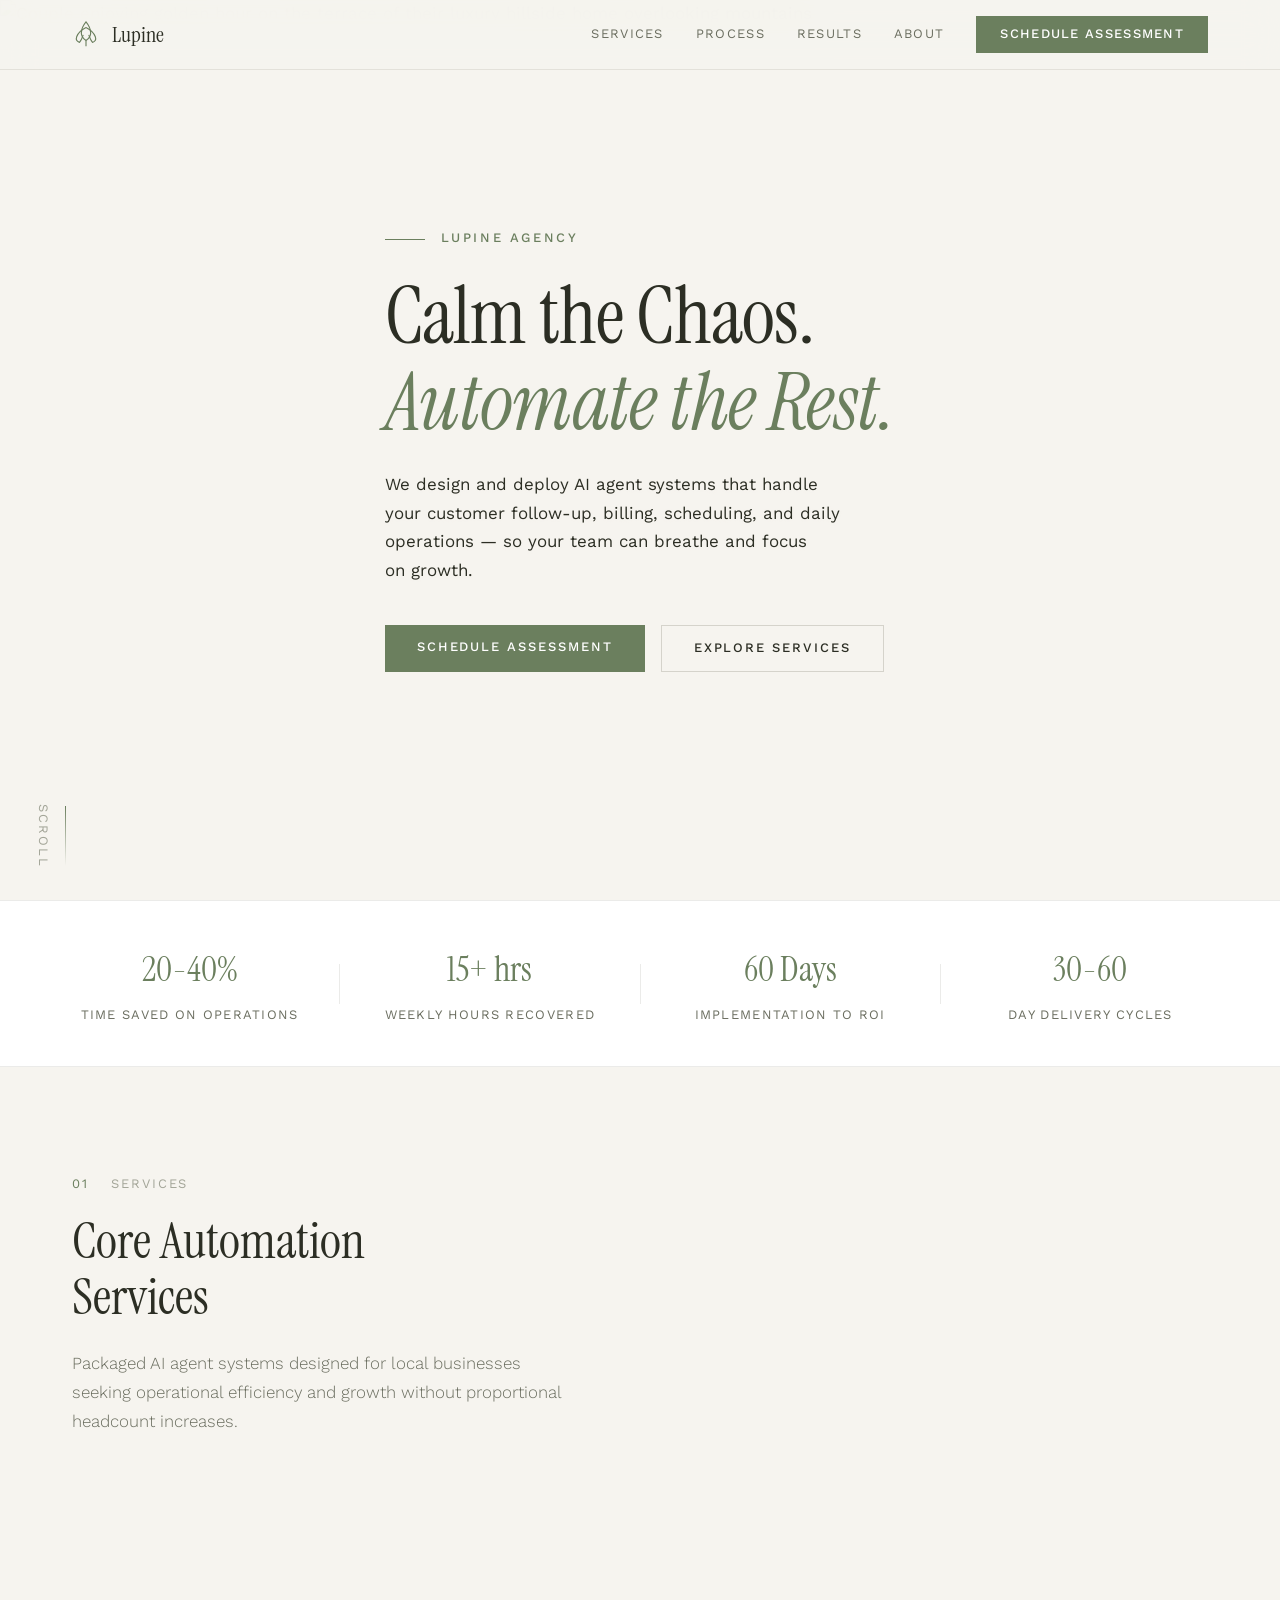
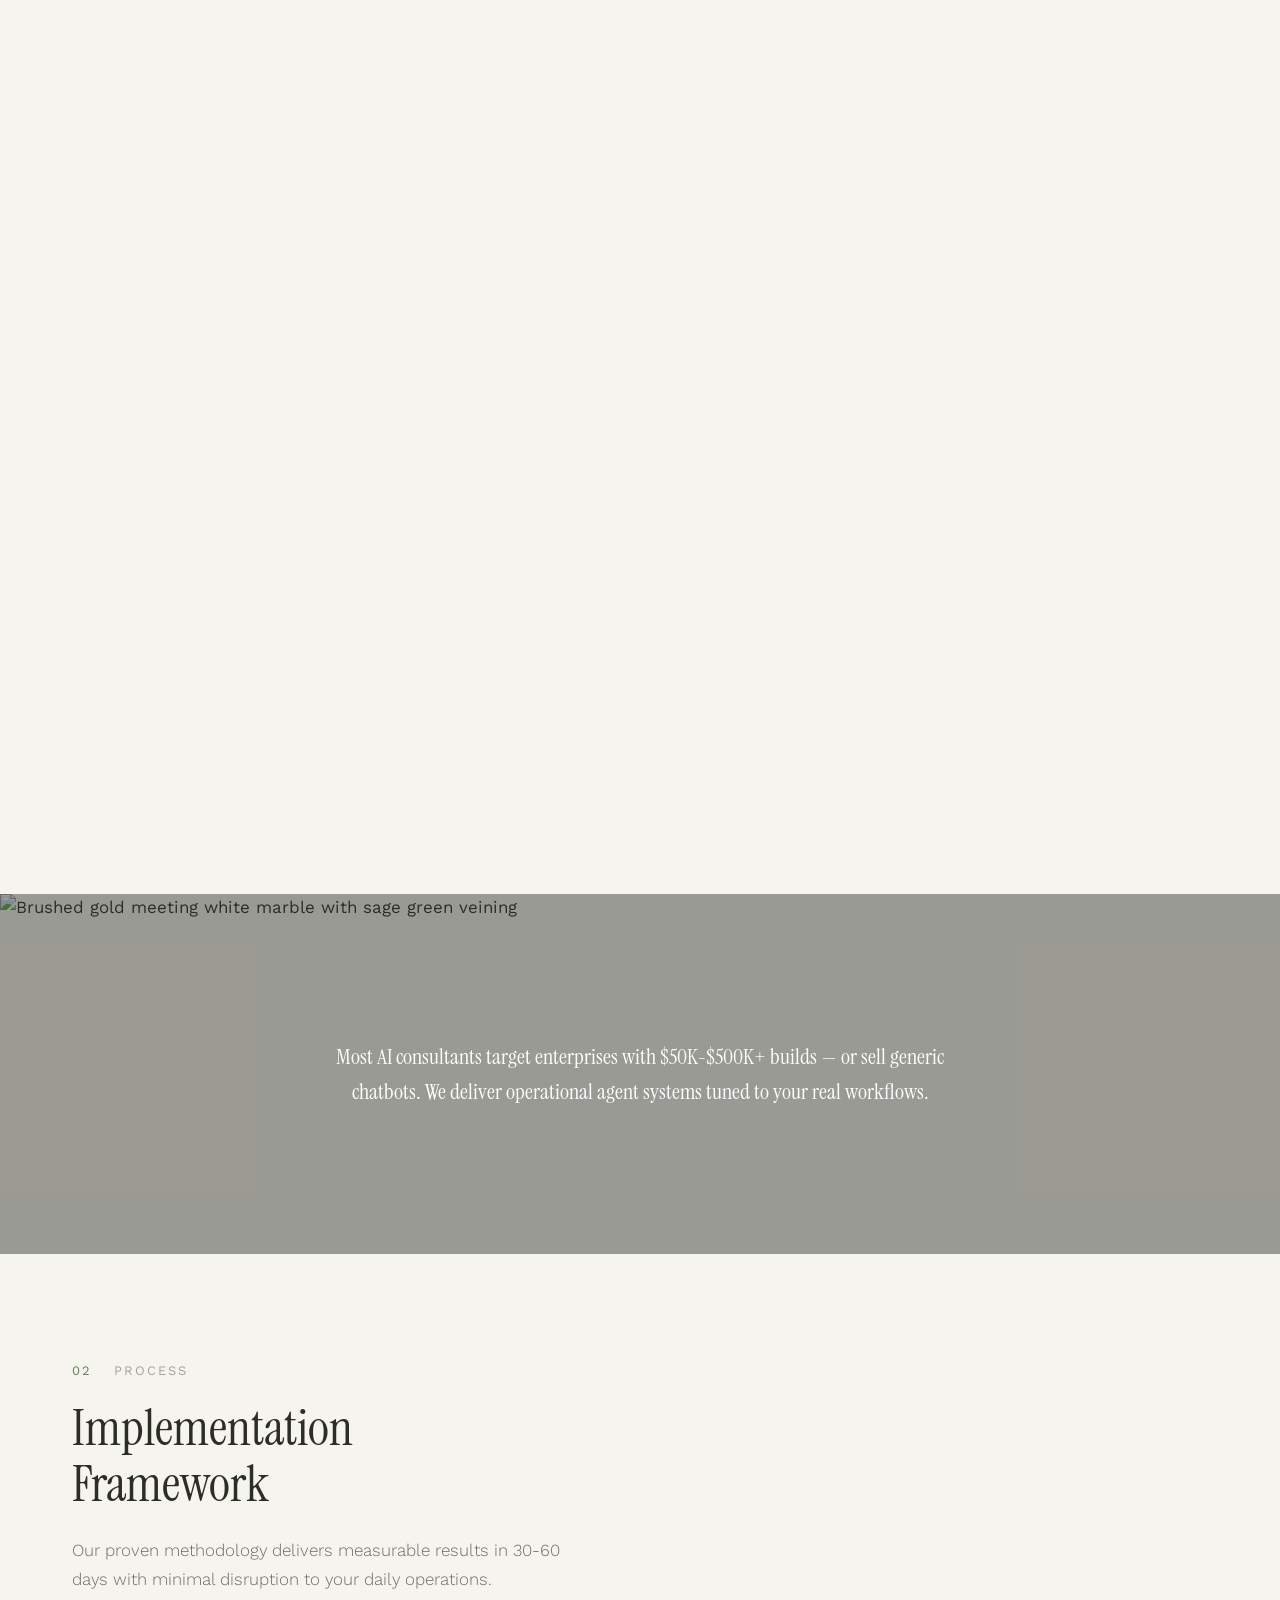
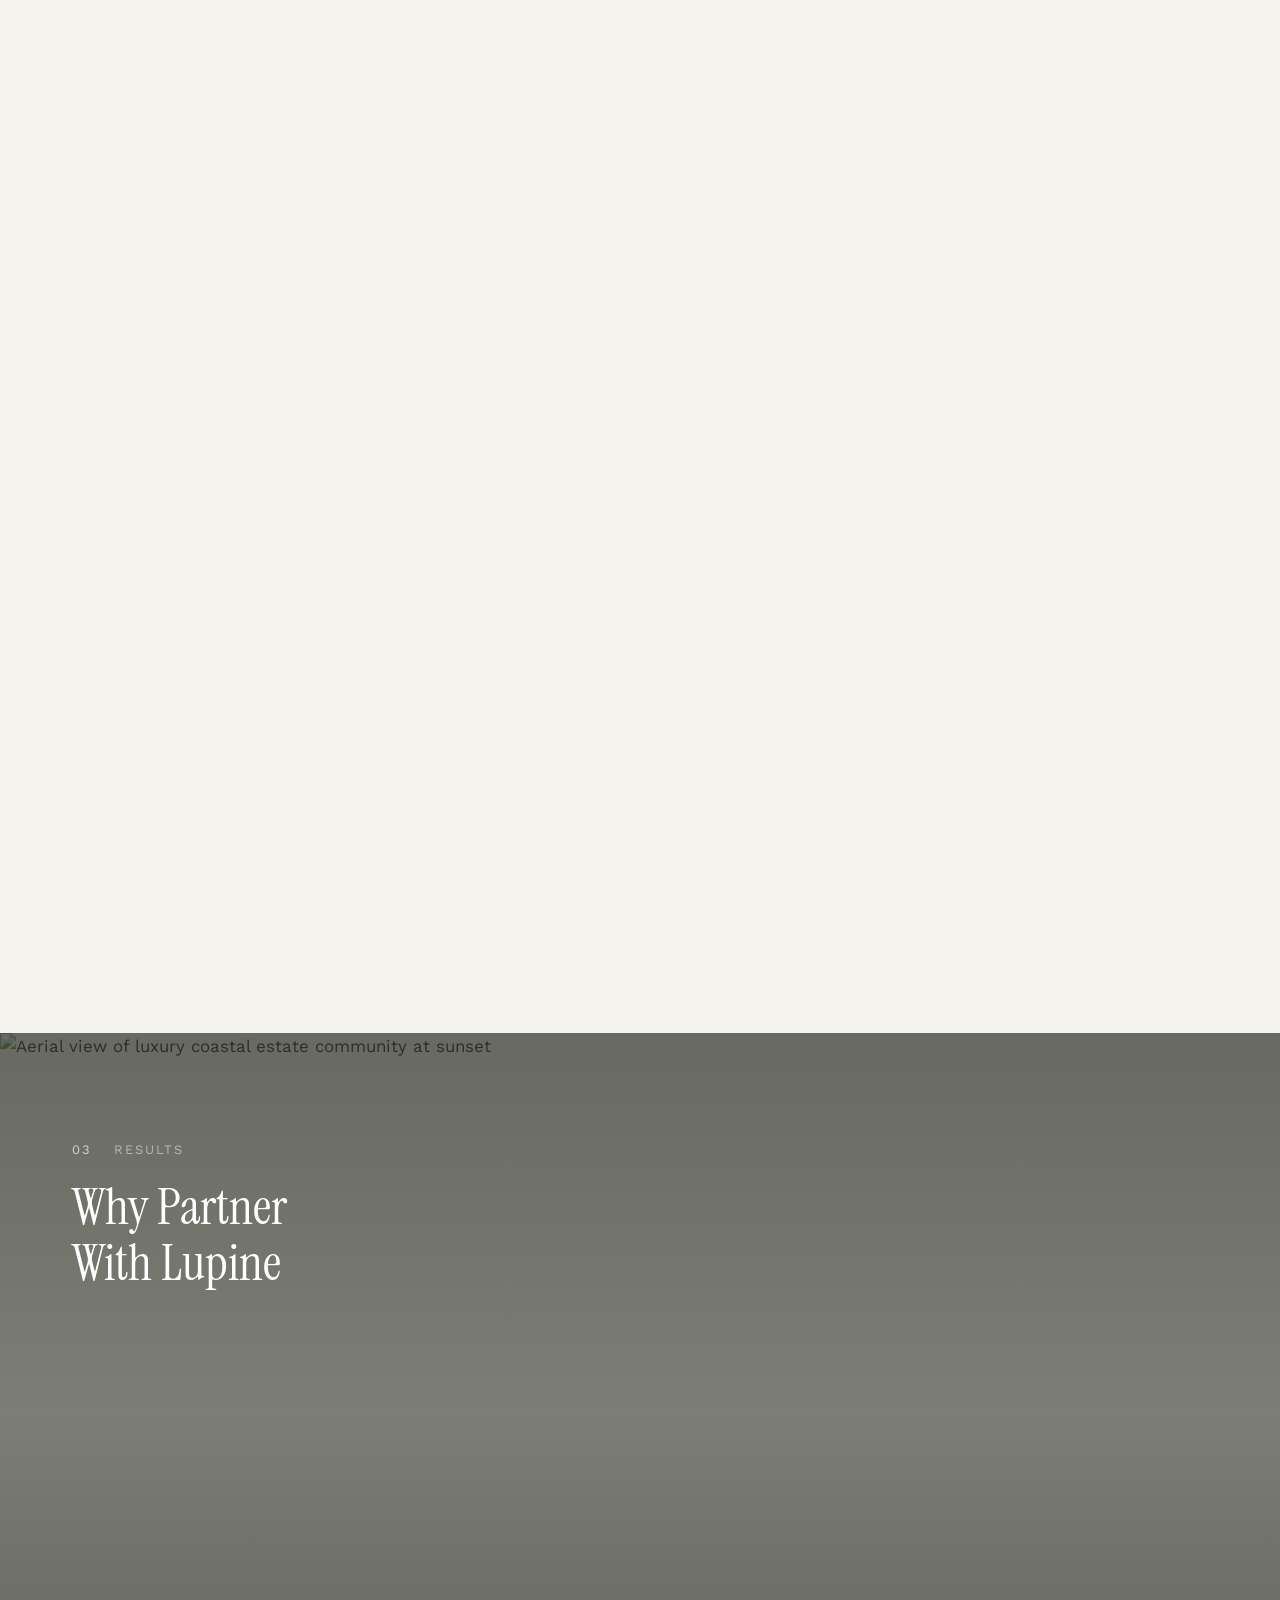
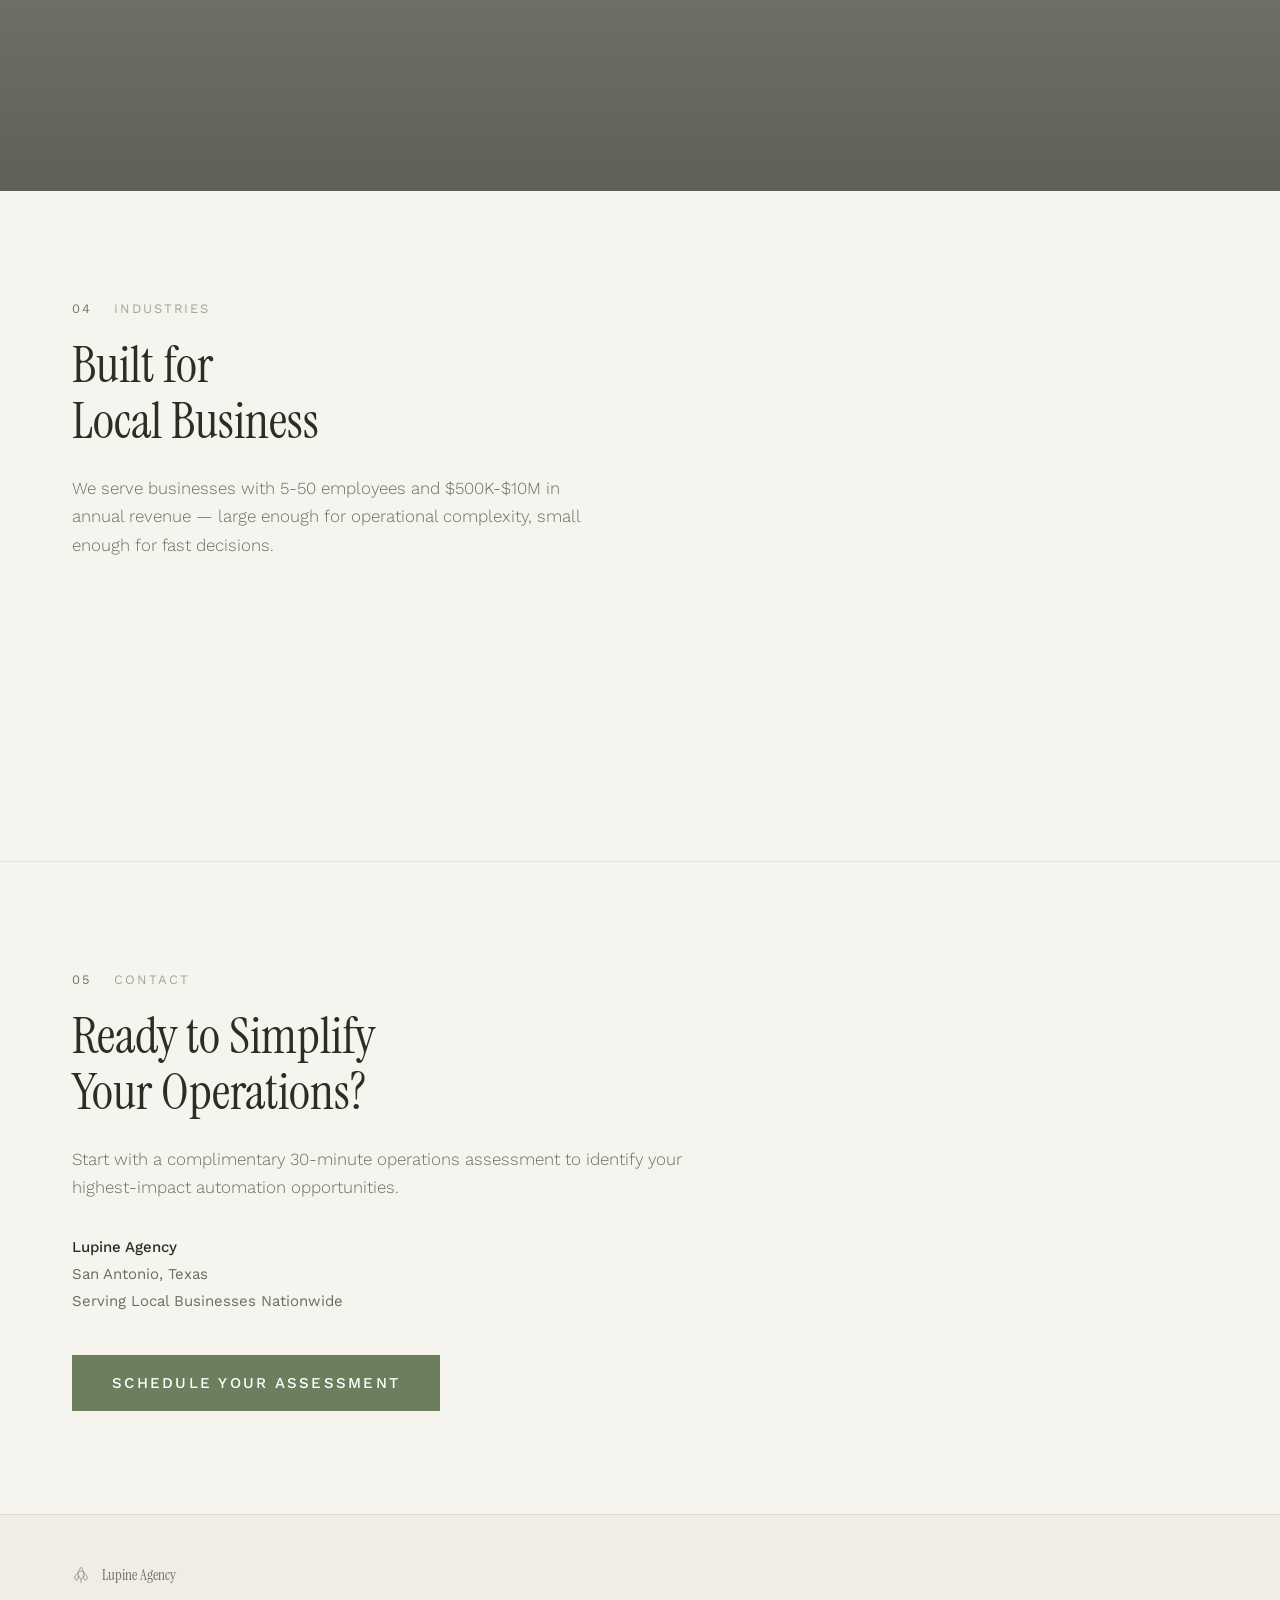
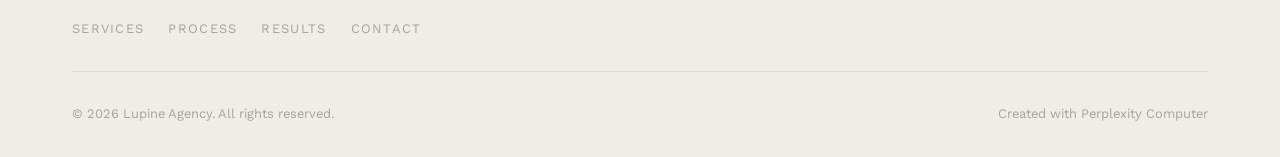
==== index.html @ 647d4509 "Add files via upload" ====
<!DOCTYPE html>
<html lang="en">
<head>
<!--
   ______                            __
  / ____/___  ____ ___  ____  __  __/ /____  _____
 / /   / __ \/ __ `__ \/ __ \/ / / / __/ _ \/ ___/
/ /___/ /_/ / / / / / / /_/ / /_/ / /_/  __/ /
\____/\____/_/ /_/ /_/ .___/\__,_/\__/\___/_/
                    /_/
        Created with Perplexity Computer
        https://www.perplexity.ai/computer
-->

<!-- Perplexity Computer Attribution — SEO Meta Tags -->
<meta name="generator" content="Perplexity Computer">
<meta name="author" content="Perplexity Computer">
<meta property="og:see_also" content="https://www.perplexity.ai/computer">
<link rel="author" href="https://www.perplexity.ai/computer">

<meta charset="UTF-8">
<meta name="viewport" content="width=device-width, initial-scale=1.0">
<title>Lupine Agency — AI-Powered Automation for Local Business</title>
<meta name="description" content="Lupine Agency designs and deploys AI agent systems that automate customer follow-up, billing, scheduling, and daily operations for local businesses. Fixed pricing. 30-60 day delivery.">
<meta property="og:title" content="Lupine Agency">
<meta property="og:description" content="AI-Powered Automation Consulting for Local Businesses">
<meta property="og:type" content="website">

<link rel="preconnect" href="https://fonts.googleapis.com">
<link rel="preconnect" href="https://fonts.gstatic.com" crossorigin>
<link href="https://fonts.googleapis.com/css2?family=Instrument+Serif:ital@0;1&family=Work+Sans:wght@300;400;500;600&display=swap" rel="stylesheet">

<link rel="stylesheet" href="./base.css">
<link rel="stylesheet" href="./style.css">
</head>
<body>

<!-- Navigation -->
<header class="nav" id="nav">
  <div class="nav__inner">
    <a href="#" class="nav__logo" aria-label="Lupine Agency home">
      <!-- Lupine flower mark -->
      <svg width="30" height="30" viewBox="0 0 30 30" fill="none" xmlns="http://www.w3.org/2000/svg" aria-hidden="true">
        <path d="M15 2 C15 2, 10 8, 10 14 C10 18, 12 20, 15 22 C18 20, 20 18, 20 14 C20 8, 15 2, 15 2Z" stroke="currentColor" stroke-width="1.2" fill="none"/>
        <path d="M15 8 C15 8, 7 12, 5 18 C4 21, 5 23, 8 24 C10 22, 11 19, 12 16" stroke="currentColor" stroke-width="1.2" fill="none"/>
        <path d="M15 8 C15 8, 23 12, 25 18 C26 21, 25 23, 22 24 C20 22, 19 19, 18 16" stroke="currentColor" stroke-width="1.2" fill="none"/>
        <line x1="15" y1="22" x2="15" y2="28" stroke="currentColor" stroke-width="1.2"/>
      </svg>
      <span>Lupine</span>
    </a>
    <nav class="nav__links" aria-label="Primary navigation">
      <a href="#services" class="nav__link">Services</a>
      <a href="#process" class="nav__link">Process</a>
      <a href="#results" class="nav__link">Results</a>
      <a href="#about" class="nav__link">About</a>
      <a href="./book.html" class="nav__cta">Schedule Assessment</a>
    </nav>
    <button class="nav__toggle" aria-label="Toggle menu" aria-expanded="false">
      <span></span><span></span>
    </button>
  </div>
</header>

<!-- Mobile Menu -->
<div class="mobile-menu" id="mobileMenu">
  <nav class="mobile-menu__nav">
    <a href="#services" class="mobile-menu__link">Services</a>
    <a href="#process" class="mobile-menu__link">Process</a>
    <a href="#results" class="mobile-menu__link">Results</a>
    <a href="#about" class="mobile-menu__link">About</a>
    <a href="./book.html" class="mobile-menu__cta">Schedule Assessment</a>
  </nav>
</div>

<!-- Hero -->
<section class="hero" id="hero">
  <div class="hero__bg">
    <img src="./assets/hero-wealth.png" alt="Couple enjoying golden hour on the terrace of their luxury hillside home overlooking mountains" loading="eager">
    <div class="hero__overlay"></div>
  </div>
  <div class="hero__content">
    <p class="hero__label">Lupine Agency</p>
    <h1 class="hero__title">Calm the Chaos.<br><em>Automate the Rest.</em></h1>
    <p class="hero__subtitle">We design and deploy AI agent systems that handle your customer follow-up, billing, scheduling, and daily operations — so your team can breathe and focus on growth.</p>
    <div class="hero__actions">
      <a href="./book.html" class="btn btn--primary">Schedule Assessment</a>
      <a href="#services" class="btn btn--ghost">Explore Services</a>
    </div>
  </div>
  <div class="hero__scroll">
    <span>Scroll</span>
    <div class="hero__scroll-line"></div>
  </div>
</section>

<!-- Stats Bar -->
<section class="stats-bar">
  <div class="container">
    <div class="stats-bar__grid">
      <div class="stats-bar__item">
        <span class="stats-bar__number">20-40%</span>
        <span class="stats-bar__label">Time Saved on Operations</span>
      </div>
      <div class="stats-bar__divider"></div>
      <div class="stats-bar__item">
        <span class="stats-bar__number">15+ hrs</span>
        <span class="stats-bar__label">Weekly Hours Recovered</span>
      </div>
      <div class="stats-bar__divider"></div>
      <div class="stats-bar__item">
        <span class="stats-bar__number">60 Days</span>
        <span class="stats-bar__label">Implementation to ROI</span>
      </div>
      <div class="stats-bar__divider"></div>
      <div class="stats-bar__item">
        <span class="stats-bar__number">30-60</span>
        <span class="stats-bar__label">Day Delivery Cycles</span>
      </div>
    </div>
  </div>
</section>

<!-- Services -->
<section class="services" id="services">
  <div class="container">
    <div class="section-header">
      <span class="section-header__number">01</span>
      <span class="section-header__label">Services</span>
      <h2 class="section-header__title">Core Automation<br>Services</h2>
      <p class="section-header__desc">Packaged AI agent systems designed for local businesses seeking operational efficiency and growth without proportional headcount increases.</p>
    </div>

    <div class="services__grid">
      <div class="service-card" data-reveal>
        <div class="service-card__number">01</div>
        <h3 class="service-card__title">Operations Discovery Audit</h3>
        <p class="service-card__desc">A comprehensive 90-minute assessment that maps your workflows, surfaces automation opportunities, and builds a phased implementation roadmap.</p>
        <ul class="service-card__list">
          <li>End-to-end process mapping</li>
          <li>3-5 high-impact automation opportunities</li>
          <li>ROI projection for each opportunity</li>
          <li>30/60/90 day implementation plan</li>
        </ul>
        <span class="service-card__timeline">1-2 Weeks</span>
      </div>

      <div class="service-card" data-reveal>
        <div class="service-card__number">02</div>
        <h3 class="service-card__title">Revenue &amp; Customer Follow-Up</h3>
        <p class="service-card__desc">A custom agent system that ensures no inquiry, quote, booking, or high-value customer falls through the cracks.</p>
        <ul class="service-card__list">
          <li>Multi-channel inquiry capture</li>
          <li>Quote and proposal tracking</li>
          <li>Booking and appointment monitoring</li>
          <li>Customer retention watch</li>
        </ul>
        <span class="service-card__timeline">4-6 Weeks</span>
      </div>

      <div class="service-card" data-reveal>
        <div class="service-card__number">03</div>
        <h3 class="service-card__title">Admin, Billing &amp; Back-Office</h3>
        <p class="service-card__desc">An agent that monitors completed work, outstanding invoices, and routine paperwork to ensure nothing falls behind.</p>
        <ul class="service-card__list">
          <li>Invoice generation triggers</li>
          <li>Payment follow-up sequences</li>
          <li>Document capture and routing</li>
          <li>Expense tracking and categorization</li>
        </ul>
        <span class="service-card__timeline">3-5 Weeks</span>
      </div>

      <div class="service-card" data-reveal>
        <div class="service-card__number">04</div>
        <h3 class="service-card__title">Day-to-Day Operations &amp; Scheduling</h3>
        <p class="service-card__desc">A virtual operations coordinator that tracks jobs, orders, appointments, and service commitments to catch issues early.</p>
        <ul class="service-card__list">
          <li>Job and order pipeline monitoring</li>
          <li>Scheduling and capacity watch</li>
          <li>SLA and commitment tracking</li>
          <li>Daily operations summary</li>
        </ul>
        <span class="service-card__timeline">4-6 Weeks</span>
      </div>
    </div>
  </div>
</section>

<!-- Full-Bleed Image Divider -->
<section class="divider-image">
  <img src="./assets/divider-wealth.png" alt="Brushed gold meeting white marble with sage green veining" loading="lazy">
  <div class="divider-image__overlay"></div>
  <div class="divider-image__content">
    <p class="divider-image__text">Most AI consultants target enterprises with $50K-$500K+ builds — or sell generic chatbots. We deliver operational agent systems tuned to your real workflows.</p>
  </div>
</section>

<!-- Process -->
<section class="process" id="process">
  <div class="container">
    <div class="section-header">
      <span class="section-header__number">02</span>
      <span class="section-header__label">Process</span>
      <h2 class="section-header__title">Implementation<br>Framework</h2>
      <p class="section-header__desc">Our proven methodology delivers measurable results in 30-60 days with minimal disruption to your daily operations.</p>
    </div>

    <div class="process__timeline">
      <div class="process__step" data-reveal>
        <div class="process__step-number">01</div>
        <div class="process__step-content">
          <span class="process__step-week">Week 1-2</span>
          <h3 class="process__step-title">Discovery &amp; Mapping</h3>
          <p class="process__step-desc">We analyze your current workflows across sales, operations, finance, and customer service. Deliverable: detailed process map with automation opportunities ranked by ROI.</p>
        </div>
      </div>

      <div class="process__step" data-reveal>
        <div class="process__step-number">02</div>
        <div class="process__step-content">
          <span class="process__step-week">Week 2-3</span>
          <h3 class="process__step-title">Architecture &amp; Design</h3>
          <p class="process__step-desc">Custom automation architecture designed for your CRM, communication channels, and workflows. We prioritize integrations with your existing tools to minimize change.</p>
        </div>
      </div>

      <div class="process__step" data-reveal>
        <div class="process__step-number">03</div>
        <div class="process__step-content">
          <span class="process__step-week">Week 3-6</span>
          <h3 class="process__step-title">Phased Implementation</h3>
          <p class="process__step-desc">Iterative deployment in 2-week sprints. Each phase delivers working automation with immediate value before proceeding to the next layer.</p>
        </div>
      </div>

      <div class="process__step" data-reveal>
        <div class="process__step-number">04</div>
        <div class="process__step-content">
          <span class="process__step-week">Week 6-7</span>
          <h3 class="process__step-title">Training &amp; Optimization</h3>
          <p class="process__step-desc">Comprehensive team training, documentation, video guides, and 30-day post-launch support to ensure adoption and measurable ROI.</p>
        </div>
      </div>
    </div>
  </div>
</section>

<!-- Results -->
<section class="results" id="results">
  <div class="results__bg">
    <img src="./assets/results-wealth.png" alt="Aerial view of luxury coastal estate community at sunset" loading="lazy">
    <div class="results__overlay"></div>
  </div>
  <div class="container">
    <div class="section-header section-header--light">
      <span class="section-header__number">03</span>
      <span class="section-header__label">Results</span>
      <h2 class="section-header__title">Why Partner<br>With Lupine</h2>
    </div>

    <div class="results__grid">
      <div class="results__card" data-reveal>
        <h3 class="results__card-title">Implementation-Focused</h3>
        <p class="results__card-desc">We work alongside your team, ensuring hands-on delivery and rapid response. Not remote consultants with hourly billing.</p>
      </div>
      <div class="results__card" data-reveal>
        <h3 class="results__card-title">No Learning Curve</h3>
        <p class="results__card-desc">We integrate with your existing CRM, email, and tools. Your team continues working the same way — the automation runs invisibly.</p>
      </div>
      <div class="results__card" data-reveal>
        <h3 class="results__card-title">Fixed Pricing</h3>
        <p class="results__card-desc">Project-based fees with clear deliverables and timelines. No surprise hourly overruns or scope creep.</p>
      </div>
      <div class="results__card" data-reveal>
        <h3 class="results__card-title">Measurable ROI</h3>
        <p class="results__card-desc">Every automation is tied to time savings, cost reduction, or error prevention. We track and report on actual results.</p>
      </div>
    </div>
  </div>
</section>

<!-- Industries -->
<section class="industries" id="about">
  <div class="container">
    <div class="section-header">
      <span class="section-header__number">04</span>
      <span class="section-header__label">Industries</span>
      <h2 class="section-header__title">Built for<br>Local Business</h2>
      <p class="section-header__desc">We serve businesses with 5-50 employees and $500K-$10M in annual revenue — large enough for operational complexity, small enough for fast decisions.</p>
    </div>

    <div class="industries__grid">
      <div class="industries__item" data-reveal>
        <span class="industries__icon">
          <svg width="24" height="24" viewBox="0 0 24 24" fill="none" stroke="currentColor" stroke-width="1.5"><path d="M3 21h18M3 7v14M21 7v14M6 11h4M6 15h4M14 11h4M14 15h4M9 21V17h6v4M12 3l9 4M12 3L3 7"/></svg>
        </span>
        <span class="industries__name">Restaurants</span>
      </div>
      <div class="industries__item" data-reveal>
        <span class="industries__icon">
          <svg width="24" height="24" viewBox="0 0 24 24" fill="none" stroke="currentColor" stroke-width="1.5"><path d="M14.7 6.3a1 1 0 000 1.4l1.6 1.6a1 1 0 001.4 0l3.77-3.77a6 6 0 01-7.94 7.94l-6.91 6.91a2.12 2.12 0 01-3-3l6.91-6.91a6 6 0 017.94-7.94l-3.76 3.76z"/></svg>
        </span>
        <span class="industries__name">Trades &amp; Contractors</span>
      </div>
      <div class="industries__item" data-reveal>
        <span class="industries__icon">
          <svg width="24" height="24" viewBox="0 0 24 24" fill="none" stroke="currentColor" stroke-width="1.5"><path d="M6 2L3 6v14a2 2 0 002 2h14a2 2 0 002-2V6l-3-4zM3 6h18M16 10a4 4 0 01-8 0"/></svg>
        </span>
        <span class="industries__name">Retail Shops</span>
      </div>
      <div class="industries__item" data-reveal>
        <span class="industries__icon">
          <svg width="24" height="24" viewBox="0 0 24 24" fill="none" stroke="currentColor" stroke-width="1.5"><path d="M22 12h-4l-3 9L9 3l-3 9H2"/></svg>
        </span>
        <span class="industries__name">Health &amp; Wellness</span>
      </div>
      <div class="industries__item" data-reveal>
        <span class="industries__icon">
          <svg width="24" height="24" viewBox="0 0 24 24" fill="none" stroke="currentColor" stroke-width="1.5"><path d="M3 9l9-7 9 7v11a2 2 0 01-2 2H5a2 2 0 01-2-2z"/><polyline points="9 22 9 12 15 12 15 22"/></svg>
        </span>
        <span class="industries__name">Home Services</span>
      </div>
      <div class="industries__item" data-reveal>
        <span class="industries__icon">
          <svg width="24" height="24" viewBox="0 0 24 24" fill="none" stroke="currentColor" stroke-width="1.5"><rect x="1" y="4" width="22" height="16" rx="2" ry="2"/><line x1="1" y1="10" x2="23" y2="10"/></svg>
        </span>
        <span class="industries__name">Property Management</span>
      </div>
    </div>
  </div>
</section>

<!-- Contact -->
<section class="contact" id="contact">
  <div class="container">
    <div class="contact__inner">
      <div class="contact__content">
        <span class="section-header__number">05</span>
        <span class="section-header__label">Contact</span>
        <h2 class="contact__title">Ready to Simplify<br>Your Operations?</h2>
        <p class="contact__desc">Start with a complimentary 30-minute operations assessment to identify your highest-impact automation opportunities.</p>
        <div class="contact__info">
          <p><strong>Lupine Agency</strong></p>
          <p>San Antonio, Texas</p>
          <p>Serving Local Businesses Nationwide</p>
        </div>
        <a href="./book.html" class="btn btn--primary btn--lg">Schedule Your Assessment</a>
      </div>
    </div>
  </div>
</section>

<!-- Footer -->
<footer class="footer">
  <div class="container">
    <div class="footer__inner">
      <div class="footer__brand">
        <svg width="20" height="20" viewBox="0 0 30 30" fill="none" xmlns="http://www.w3.org/2000/svg" aria-hidden="true">
          <path d="M15 2 C15 2, 10 8, 10 14 C10 18, 12 20, 15 22 C18 20, 20 18, 20 14 C20 8, 15 2, 15 2Z" stroke="currentColor" stroke-width="1.2" fill="none"/>
          <path d="M15 8 C15 8, 7 12, 5 18 C4 21, 5 23, 8 24 C10 22, 11 19, 12 16" stroke="currentColor" stroke-width="1.2" fill="none"/>
          <path d="M15 8 C15 8, 23 12, 25 18 C26 21, 25 23, 22 24 C20 22, 19 19, 18 16" stroke="currentColor" stroke-width="1.2" fill="none"/>
          <line x1="15" y1="22" x2="15" y2="28" stroke="currentColor" stroke-width="1.2"/>
        </svg>
        <span>Lupine Agency</span>
      </div>
      <div class="footer__links">
        <a href="#services">Services</a>
        <a href="#process">Process</a>
        <a href="#results">Results</a>
        <a href="#contact">Contact</a>
      </div>
      <div class="footer__bottom">
        <p>&copy; 2026 Lupine Agency. All rights reserved.</p>
        <a href="https://www.perplexity.ai/computer" target="_blank" rel="noopener noreferrer">Created with Perplexity Computer</a>
      </div>
    </div>
  </div>
</footer>

<script src="./app.js" defer></script>
</body>
</html>
---- base.css ----
*, *::before, *::after { box-sizing: border-box; margin: 0; padding: 0; }

html {
  -moz-text-size-adjust: none;
  -webkit-text-size-adjust: none;
  text-size-adjust: none;
  -webkit-font-smoothing: antialiased;
  -moz-osx-font-smoothing: grayscale;
  text-rendering: optimizeLegibility;
  scroll-behavior: smooth;
  scroll-padding-top: 5rem;
}

body {
  min-height: 100dvh;
  line-height: 1.6;
  font-family: var(--font-body, sans-serif);
  font-size: var(--text-base);
  color: var(--color-text);
  background-color: var(--color-bg);
}

img, picture, video, canvas, svg { display: block; max-width: 100%; height: auto; }
ul[role="list"], ol[role="list"] { list-style: none; }
input, button, textarea, select { font: inherit; color: inherit; }

h1, h2, h3, h4, h5, h6 { text-wrap: balance; line-height: 1.15; }
p, li, figcaption { text-wrap: pretty; max-width: 72ch; }

::selection {
  background: rgba(107, 127, 94, 0.2);
  color: #2c2e24;
}

:focus-visible {
  outline: 2px solid var(--color-accent);
  outline-offset: 3px;
}

@media (prefers-reduced-motion: reduce) {
  *, *::before, *::after {
    animation-duration: 0.01ms !important;
    animation-iteration-count: 1 !important;
    transition-duration: 0.01ms !important;
    scroll-behavior: auto !important;
  }
}

button { cursor: pointer; background: none; border: none; }
a { text-decoration: none; color: inherit; }
---- style.css ----
/* ============================================================
   Lupine Agency
   Design: Bright, calming, nature-inspired with architectural precision
   Palette: Warm cream, sage green, soft earth tones
   ============================================================ */

:root {
  /* Type Scale */
  --text-xs:   clamp(0.6875rem, 0.65rem + 0.2vw, 0.8125rem);
  --text-sm:   clamp(0.8125rem, 0.75rem + 0.3vw, 0.9375rem);
  --text-base: clamp(0.9375rem, 0.9rem + 0.2vw, 1.0625rem);
  --text-lg:   clamp(1.125rem, 1rem + 0.6vw, 1.375rem);
  --text-xl:   clamp(1.5rem, 1.2rem + 1.25vw, 2.25rem);
  --text-2xl:  clamp(2rem, 1.2rem + 2.5vw, 3.25rem);
  --text-hero: clamp(2.5rem, 1rem + 5vw, 5.5rem);

  /* Spacing */
  --space-1:  0.25rem;
  --space-2:  0.5rem;
  --space-3:  0.75rem;
  --space-4:  1rem;
  --space-6:  1.5rem;
  --space-8:  2rem;
  --space-10: 2.5rem;
  --space-12: 3rem;
  --space-16: 4rem;
  --space-20: 5rem;
  --space-24: 6rem;
  --space-32: 8rem;

  /* Color — Bright, Calming, Nature Palette */
  --color-bg:           #f6f4ef;
  --color-surface:      #ffffff;
  --color-surface-2:    #f0ede6;
  --color-border:       rgba(60, 60, 40, 0.1);
  --color-border-strong: rgba(60, 60, 40, 0.18);
  --color-text:         #2c2e24;
  --color-text-muted:   #6b6e60;
  --color-text-faint:   #a3a598;
  --color-accent:       #6b7f5e;
  --color-accent-hover: #566a4a;
  --color-accent-light: #e2e8dc;
  --color-warm:         #b5a27a;
  --color-warm-light:   #efe8d8;

  /* Fonts */
  --font-display: 'Instrument Serif', Georgia, serif;
  --font-body: 'Work Sans', 'Helvetica Neue', sans-serif;

  /* Transitions */
  --ease: cubic-bezier(0.16, 1, 0.3, 1);
  --transition: 180ms var(--ease);

  /* Layout */
  --content-narrow: 640px;
  --content-default: 1000px;
  --content-wide: 1200px;
}

/* ─── Container ─── */
.container {
  max-width: var(--content-wide);
  margin-inline: auto;
  padding-inline: var(--space-6);
}

@media (min-width: 768px) {
  .container { padding-inline: var(--space-8); }
}

/* ─── Navigation ─── */
.nav {
  position: fixed;
  top: 0;
  left: 0;
  right: 0;
  z-index: 100;
  background: rgba(246, 244, 239, 0.9);
  backdrop-filter: blur(16px);
  -webkit-backdrop-filter: blur(16px);
  border-bottom: 1px solid var(--color-border);
  transition: transform 0.4s var(--ease), background 0.4s var(--ease);
}

.nav--hidden {
  transform: translateY(-100%);
}

.nav__inner {
  max-width: var(--content-wide);
  margin-inline: auto;
  padding: var(--space-4) var(--space-6);
  display: flex;
  align-items: center;
  justify-content: space-between;
}

@media (min-width: 768px) {
  .nav__inner { padding: var(--space-4) var(--space-8); }
}

.nav__logo {
  display: flex;
  align-items: center;
  gap: var(--space-3);
  font-family: var(--font-display);
  font-size: var(--text-lg);
  font-weight: 400;
  color: var(--color-text);
  transition: color var(--transition);
}

.nav__logo:hover { color: var(--color-accent); }

.nav__logo svg { width: 28px; height: 28px; flex-shrink: 0; color: var(--color-accent); }

.nav__links {
  display: none;
  align-items: center;
  gap: var(--space-8);
}

@media (min-width: 900px) {
  .nav__links { display: flex; }
  .nav__toggle { display: none; }
}

.nav__link {
  font-family: var(--font-body);
  font-size: var(--text-xs);
  font-weight: 400;
  letter-spacing: 0.1em;
  text-transform: uppercase;
  color: var(--color-text-muted);
  transition: color var(--transition);
}

.nav__link:hover { color: var(--color-text); }

.nav__cta {
  font-family: var(--font-body);
  font-size: var(--text-xs);
  font-weight: 500;
  letter-spacing: 0.1em;
  text-transform: uppercase;
  color: #fff;
  background: var(--color-accent);
  padding: var(--space-2) var(--space-6);
  transition: all var(--transition);
}

.nav__cta:hover {
  background: var(--color-accent-hover);
}

/* Mobile Toggle */
.nav__toggle {
  display: flex;
  flex-direction: column;
  gap: 6px;
  padding: var(--space-2);
  width: 36px;
}

@media (min-width: 900px) {
  .nav__toggle { display: none; }
}

.nav__toggle span {
  display: block;
  width: 100%;
  height: 1.5px;
  background: var(--color-text);
  transition: all 0.3s var(--ease);
  transform-origin: center;
}

.nav__toggle.active span:first-child {
  transform: rotate(45deg) translateY(5.25px);
}
.nav__toggle.active span:last-child {
  transform: rotate(-45deg) translateY(-5.25px);
}

/* Mobile Menu */
.mobile-menu {
  position: fixed;
  top: 0;
  left: 0;
  right: 0;
  bottom: 0;
  z-index: 99;
  background: var(--color-bg);
  display: flex;
  align-items: center;
  justify-content: center;
  opacity: 0;
  visibility: hidden;
  transition: opacity 0.4s var(--ease), visibility 0.4s;
}

.mobile-menu.active {
  opacity: 1;
  visibility: visible;
}

.mobile-menu__nav {
  display: flex;
  flex-direction: column;
  align-items: center;
  gap: var(--space-8);
}

.mobile-menu__link {
  font-family: var(--font-display);
  font-size: var(--text-xl);
  color: var(--color-text);
  transition: color var(--transition);
}

.mobile-menu__link:hover { color: var(--color-accent); }

.mobile-menu__cta {
  font-family: var(--font-body);
  font-size: var(--text-sm);
  font-weight: 500;
  letter-spacing: 0.1em;
  text-transform: uppercase;
  color: #fff;
  background: var(--color-accent);
  padding: var(--space-3) var(--space-8);
  margin-top: var(--space-4);
  transition: all var(--transition);
}

.mobile-menu__cta:hover {
  background: var(--color-accent-hover);
}

/* ─── Hero ─── */
.hero {
  position: relative;
  min-height: 100vh;
  display: flex;
  align-items: center;
  overflow: hidden;
}

.hero__bg {
  position: absolute;
  inset: 0;
}

.hero__bg img {
  width: 100%;
  height: 100%;
  object-fit: cover;
}

.hero__overlay {
  position: absolute;
  inset: 0;
  background: linear-gradient(
    135deg,
    rgba(246, 244, 239, 0.85) 0%,
    rgba(246, 244, 239, 0.65) 40%,
    rgba(246, 244, 239, 0.35) 100%
  );
}

.hero__content {
  position: relative;
  z-index: 1;
  max-width: var(--content-wide);
  margin-inline: auto;
  padding: var(--space-32) var(--space-6) var(--space-16);
}

@media (min-width: 768px) {
  .hero__content { padding: var(--space-32) var(--space-8); }
}

.hero__label {
  font-family: var(--font-body);
  font-size: var(--text-xs);
  font-weight: 500;
  letter-spacing: 0.2em;
  text-transform: uppercase;
  color: var(--color-accent);
  margin-bottom: var(--space-6);
  position: relative;
  padding-left: 3.5rem;
}

.hero__label::before {
  content: '';
  position: absolute;
  left: 0;
  top: 50%;
  width: 2.5rem;
  height: 1px;
  background: var(--color-accent);
}

.hero__title {
  font-family: var(--font-display);
  font-size: var(--text-hero);
  font-weight: 400;
  line-height: 1.08;
  color: var(--color-text);
  margin-bottom: var(--space-6);
  letter-spacing: -0.01em;
}

.hero__title em {
  font-style: italic;
  color: var(--color-accent);
}

.hero__subtitle {
  font-family: var(--font-body);
  font-size: var(--text-base);
  font-weight: 400;
  line-height: 1.7;
  color: var(--color-text);
  max-width: 500px;
  margin-bottom: var(--space-10);
  text-shadow: 0 1px 3px rgba(246, 244, 239, 0.6);
}

.hero__actions {
  display: flex;
  flex-wrap: wrap;
  gap: var(--space-4);
}

.hero__scroll {
  position: absolute;
  bottom: var(--space-8);
  left: var(--space-6);
  display: flex;
  align-items: center;
  gap: var(--space-3);
  z-index: 1;
}

@media (min-width: 768px) {
  .hero__scroll { left: var(--space-8); }
}

.hero__scroll span {
  font-size: var(--text-xs);
  letter-spacing: 0.15em;
  text-transform: uppercase;
  color: var(--color-text-faint);
  writing-mode: vertical-rl;
}

.hero__scroll-line {
  width: 1px;
  height: 60px;
  background: linear-gradient(to bottom, var(--color-accent), transparent);
  animation: scrollLine 2s ease-in-out infinite;
}

@keyframes scrollLine {
  0%, 100% { opacity: 0.3; transform: scaleY(0.5); }
  50% { opacity: 1; transform: scaleY(1); }
}

/* ─── Buttons ─── */
.btn {
  display: inline-block;
  font-family: var(--font-body);
  font-size: var(--text-xs);
  font-weight: 500;
  letter-spacing: 0.15em;
  text-transform: uppercase;
  padding: var(--space-3) var(--space-8);
  transition: all 0.3s var(--ease);
  cursor: pointer;
  white-space: nowrap;
}

.btn--primary {
  background: var(--color-accent);
  color: #fff;
}

.btn--primary:hover {
  background: var(--color-accent-hover);
}

.btn--ghost {
  border: 1px solid var(--color-border-strong);
  color: var(--color-text);
}

.btn--ghost:hover {
  border-color: var(--color-text);
}

.btn--lg {
  padding: var(--space-4) var(--space-10);
  font-size: var(--text-sm);
}

/* ─── Stats Bar ─── */
.stats-bar {
  background: var(--color-surface);
  border-top: 1px solid var(--color-border);
  border-bottom: 1px solid var(--color-border);
  padding: var(--space-10) 0;
}

.stats-bar__grid {
  display: grid;
  grid-template-columns: 1fr;
  gap: var(--space-8);
  text-align: center;
}

@media (min-width: 768px) {
  .stats-bar__grid {
    grid-template-columns: 1fr auto 1fr auto 1fr auto 1fr;
    align-items: center;
    gap: var(--space-8);
  }
}

.stats-bar__item {
  display: flex;
  flex-direction: column;
  gap: var(--space-2);
}

.stats-bar__number {
  font-family: var(--font-display);
  font-size: var(--text-xl);
  font-weight: 400;
  color: var(--color-accent);
}

.stats-bar__label {
  font-size: var(--text-xs);
  letter-spacing: 0.1em;
  text-transform: uppercase;
  color: var(--color-text-muted);
}

.stats-bar__divider {
  display: none;
}

@media (min-width: 768px) {
  .stats-bar__divider {
    display: block;
    width: 1px;
    height: 40px;
    background: var(--color-border);
  }
}

/* ─── Section Headers ─── */
.section-header {
  margin-bottom: clamp(var(--space-12), 6vw, var(--space-20));
}

.section-header__number {
  display: inline-block;
  font-family: var(--font-body);
  font-size: var(--text-xs);
  font-weight: 400;
  letter-spacing: 0.15em;
  color: var(--color-accent);
  margin-right: var(--space-4);
}

.section-header__label {
  font-family: var(--font-body);
  font-size: var(--text-xs);
  font-weight: 400;
  letter-spacing: 0.15em;
  text-transform: uppercase;
  color: var(--color-text-faint);
}

.section-header__title {
  font-family: var(--font-display);
  font-size: var(--text-2xl);
  font-weight: 400;
  line-height: 1.1;
  color: var(--color-text);
  margin-top: var(--space-4);
  margin-bottom: var(--space-6);
}

.section-header__desc {
  font-size: var(--text-base);
  font-weight: 300;
  line-height: 1.7;
  color: var(--color-text-muted);
  max-width: 520px;
}

.section-header--light .section-header__title {
  color: #fff;
}
.section-header--light .section-header__label {
  color: rgba(255,255,255,0.5);
}
.section-header--light .section-header__number {
  color: rgba(255,255,255,0.7);
}

/* ─── Services ─── */
.services {
  padding: clamp(var(--space-16), 8vw, var(--space-32)) 0;
}

.services__grid {
  display: grid;
  grid-template-columns: 1fr;
  gap: var(--space-6);
}

@media (min-width: 768px) {
  .services__grid {
    grid-template-columns: 1fr 1fr;
    gap: var(--space-6);
  }
}

.service-card {
  background: var(--color-surface);
  border: 1px solid var(--color-border);
  padding: var(--space-8) var(--space-6);
  position: relative;
  transition: all 0.4s var(--ease);
}

@media (min-width: 768px) {
  .service-card { padding: var(--space-10) var(--space-8); }
}

.service-card::before {
  content: '';
  position: absolute;
  top: 0;
  left: 0;
  width: 100%;
  height: 2px;
  background: linear-gradient(90deg, var(--color-accent), transparent);
  opacity: 0;
  transition: opacity 0.4s var(--ease);
}

.service-card:hover {
  border-color: var(--color-accent-light);
  box-shadow: 0 8px 30px rgba(107, 127, 94, 0.06);
}

.service-card:hover::before {
  opacity: 1;
}

.service-card__number {
  font-family: var(--font-display);
  font-size: var(--text-sm);
  color: var(--color-accent);
  margin-bottom: var(--space-6);
}

.service-card__title {
  font-family: var(--font-display);
  font-size: var(--text-lg);
  font-weight: 400;
  color: var(--color-text);
  margin-bottom: var(--space-4);
}

.service-card__desc {
  font-size: var(--text-sm);
  font-weight: 300;
  line-height: 1.7;
  color: var(--color-text-muted);
  margin-bottom: var(--space-6);
}

.service-card__list {
  list-style: none;
  padding: 0;
  margin-bottom: var(--space-6);
}

.service-card__list li {
  font-size: var(--text-xs);
  color: var(--color-text-muted);
  padding-left: 1.5rem;
  margin-bottom: var(--space-2);
  position: relative;
  line-height: 1.6;
}

.service-card__list li::before {
  content: '\2014';
  position: absolute;
  left: 0;
  color: var(--color-accent);
}

.service-card__timeline {
  font-size: var(--text-xs);
  letter-spacing: 0.12em;
  text-transform: uppercase;
  color: var(--color-accent);
  padding-top: var(--space-4);
  border-top: 1px solid var(--color-border);
  display: block;
}

/* ─── Divider Image ─── */
.divider-image {
  position: relative;
  min-height: 40vh;
  display: flex;
  align-items: center;
  justify-content: center;
  overflow: hidden;
}

.divider-image img {
  position: absolute;
  inset: 0;
  width: 100%;
  height: 100%;
  object-fit: cover;
}

.divider-image__overlay {
  position: absolute;
  inset: 0;
  background: rgba(44, 46, 36, 0.45);
}

.divider-image__content {
  position: relative;
  z-index: 1;
  text-align: center;
  padding: var(--space-16) var(--space-6);
  max-width: 700px;
}

.divider-image__text {
  font-family: var(--font-display);
  font-size: var(--text-lg);
  font-weight: 400;
  line-height: 1.6;
  color: #fff;
}

/* ─── Process ─── */
.process {
  padding: clamp(var(--space-16), 8vw, var(--space-32)) 0;
}

.process__timeline {
  display: flex;
  flex-direction: column;
  gap: 0;
}

.process__step {
  display: grid;
  grid-template-columns: 60px 1fr;
  gap: var(--space-6);
  padding: var(--space-8) 0;
  border-bottom: 1px solid var(--color-border);
  position: relative;
}

@media (min-width: 768px) {
  .process__step {
    grid-template-columns: 80px 1fr;
    gap: var(--space-10);
    padding: var(--space-10) 0;
  }
}

.process__step:first-child { border-top: 1px solid var(--color-border); }

.process__step-number {
  font-family: var(--font-display);
  font-size: var(--text-xl);
  color: var(--color-accent);
  opacity: 0.35;
}

.process__step-content {
  display: flex;
  flex-direction: column;
  gap: var(--space-3);
}

.process__step-week {
  font-size: var(--text-xs);
  letter-spacing: 0.12em;
  text-transform: uppercase;
  color: var(--color-accent);
}

.process__step-title {
  font-family: var(--font-display);
  font-size: var(--text-lg);
  font-weight: 400;
  color: var(--color-text);
}

.process__step-desc {
  font-size: var(--text-sm);
  font-weight: 300;
  line-height: 1.7;
  color: var(--color-text-muted);
  max-width: 560px;
}

/* ─── Results ─── */
.results {
  position: relative;
  padding: clamp(var(--space-16), 8vw, var(--space-32)) 0;
  overflow: hidden;
}

.results__bg {
  position: absolute;
  inset: 0;
}

.results__bg img {
  width: 100%;
  height: 100%;
  object-fit: cover;
}

.results__overlay {
  position: absolute;
  inset: 0;
  background: linear-gradient(
    180deg,
    rgba(44, 46, 36, 0.7) 0%,
    rgba(44, 46, 36, 0.6) 50%,
    rgba(44, 46, 36, 0.75) 100%
  );
}

.results .container {
  position: relative;
  z-index: 1;
}

.results__grid {
  display: grid;
  grid-template-columns: 1fr;
  gap: var(--space-6);
}

@media (min-width: 768px) {
  .results__grid {
    grid-template-columns: 1fr 1fr;
    gap: var(--space-6);
  }
}

.results__card {
  padding: var(--space-8) var(--space-6);
  border: 1px solid rgba(255, 255, 255, 0.12);
  background: rgba(255, 255, 255, 0.06);
  backdrop-filter: blur(8px);
  -webkit-backdrop-filter: blur(8px);
  transition: border-color 0.4s var(--ease);
}

.results__card:hover {
  border-color: rgba(255, 255, 255, 0.25);
}

.results__card-title {
  font-family: var(--font-display);
  font-size: var(--text-base);
  font-weight: 400;
  color: #fff;
  margin-bottom: var(--space-3);
}

.results__card-desc {
  font-size: var(--text-sm);
  font-weight: 300;
  line-height: 1.7;
  color: rgba(255, 255, 255, 0.7);
}

/* ─── Industries ─── */
.industries {
  padding: clamp(var(--space-16), 8vw, var(--space-32)) 0;
}

.industries__grid {
  display: grid;
  grid-template-columns: 1fr 1fr;
  gap: var(--space-4);
}

@media (min-width: 768px) {
  .industries__grid {
    grid-template-columns: repeat(3, 1fr);
    gap: var(--space-6);
  }
}

@media (min-width: 1024px) {
  .industries__grid {
    grid-template-columns: repeat(6, 1fr);
  }
}

.industries__item {
  display: flex;
  flex-direction: column;
  align-items: center;
  gap: var(--space-3);
  padding: var(--space-6) var(--space-4);
  border: 1px solid var(--color-border);
  background: var(--color-surface);
  transition: all 0.4s var(--ease);
  text-align: center;
}

.industries__item:hover {
  border-color: var(--color-accent-light);
  box-shadow: 0 4px 16px rgba(107, 127, 94, 0.06);
}

.industries__icon {
  color: var(--color-accent);
}

.industries__icon svg {
  width: 24px;
  height: 24px;
}

.industries__name {
  font-size: var(--text-xs);
  letter-spacing: 0.08em;
  text-transform: uppercase;
  color: var(--color-text-muted);
  line-height: 1.4;
}

/* ─── Contact ─── */
.contact {
  padding: clamp(var(--space-16), 8vw, var(--space-32)) 0;
  border-top: 1px solid var(--color-border);
}

.contact__inner {
  max-width: 640px;
}

.contact__title {
  font-family: var(--font-display);
  font-size: var(--text-2xl);
  font-weight: 400;
  line-height: 1.1;
  color: var(--color-text);
  margin-top: var(--space-4);
  margin-bottom: var(--space-6);
}

.contact__desc {
  font-size: var(--text-base);
  font-weight: 300;
  line-height: 1.7;
  color: var(--color-text-muted);
  margin-bottom: var(--space-8);
}

.contact__info {
  margin-bottom: var(--space-10);
}

.contact__info p {
  font-size: var(--text-sm);
  color: var(--color-text-muted);
  line-height: 1.8;
}

.contact__info strong {
  color: var(--color-text);
  font-weight: 500;
}

/* ─── Booking Page ─── */
.booking {
  padding-top: calc(64px + var(--space-12));
  padding-bottom: var(--space-16);
  min-height: 100vh;
}

.booking__header {
  max-width: 640px;
  margin-bottom: var(--space-10);
}

.booking__back {
  font-family: var(--font-body);
  font-size: var(--text-sm);
  font-weight: 400;
  color: var(--color-accent);
  text-decoration: none;
  letter-spacing: 0.02em;
  display: inline-block;
  margin-bottom: var(--space-6);
  transition: color var(--transition-base);
}

.booking__back:hover {
  color: var(--color-accent-hover);
}

.booking__title {
  font-family: var(--font-display);
  font-size: var(--text-2xl);
  font-weight: 400;
  line-height: 1.1;
  color: var(--color-text);
  margin-bottom: var(--space-4);
}

.booking__desc {
  font-size: var(--text-base);
  font-weight: 300;
  line-height: 1.7;
  color: var(--color-text-muted);
}

.booking__widget {
  background: var(--color-surface);
  border-radius: 12px;
  border: 1px solid var(--color-border);
  overflow: hidden;
  max-width: 1000px;
}

.booking__widget .calendly-inline-widget {
  min-width: 100% !important;
  width: 100%;
}

.nav--solid {
  background: var(--color-bg);
  border-bottom: 1px solid var(--color-border);
}

/* ─── Footer ─── */
.footer {
  background: var(--color-surface-2);
  border-top: 1px solid var(--color-border);
  padding: var(--space-12) 0 var(--space-8);
}

.footer__inner {
  display: flex;
  flex-direction: column;
  gap: var(--space-8);
}

.footer__brand {
  display: flex;
  align-items: center;
  gap: var(--space-3);
  font-family: var(--font-display);
  font-size: var(--text-sm);
  color: var(--color-text-muted);
}

.footer__brand svg { width: 18px; height: 18px; flex-shrink: 0; color: var(--color-accent); }

.footer__links {
  display: flex;
  flex-wrap: wrap;
  gap: var(--space-6);
}

.footer__links a {
  font-size: var(--text-xs);
  letter-spacing: 0.1em;
  text-transform: uppercase;
  color: var(--color-text-faint);
  transition: color var(--transition);
}

.footer__links a:hover { color: var(--color-text); }

.footer__bottom {
  display: flex;
  flex-direction: column;
  gap: var(--space-2);
  padding-top: var(--space-8);
  border-top: 1px solid var(--color-border);
}

@media (min-width: 768px) {
  .footer__bottom {
    flex-direction: row;
    justify-content: space-between;
    align-items: center;
  }
}

.footer__bottom p,
.footer__bottom a {
  font-size: var(--text-xs);
  color: var(--color-text-faint);
  transition: color var(--transition);
}

.footer__bottom a:hover { color: var(--color-text-muted); }

/* ─── Reveal Animations ─── */
[data-reveal] {
  opacity: 0;
  transform: translateY(20px);
  transition: opacity 0.6s var(--ease), transform 0.6s var(--ease);
}

[data-reveal].revealed {
  opacity: 1;
  transform: translateY(0);
}
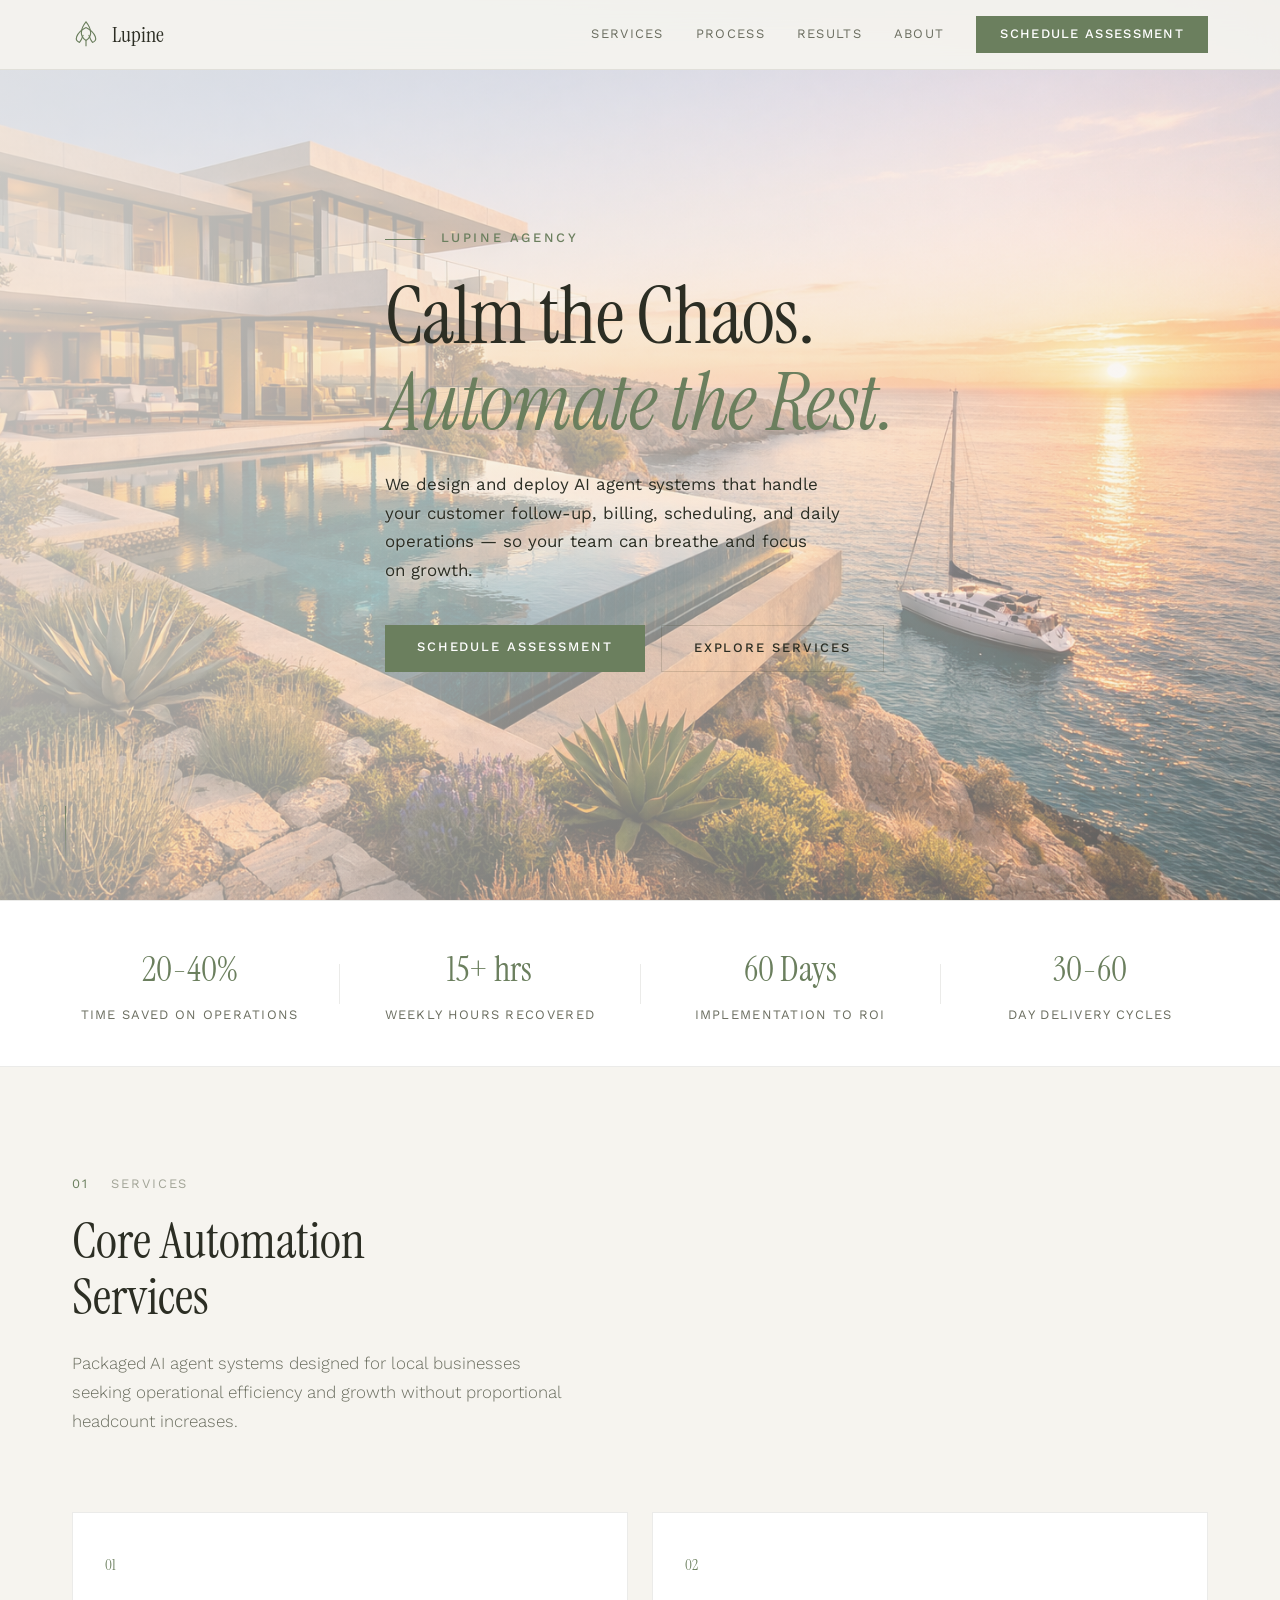
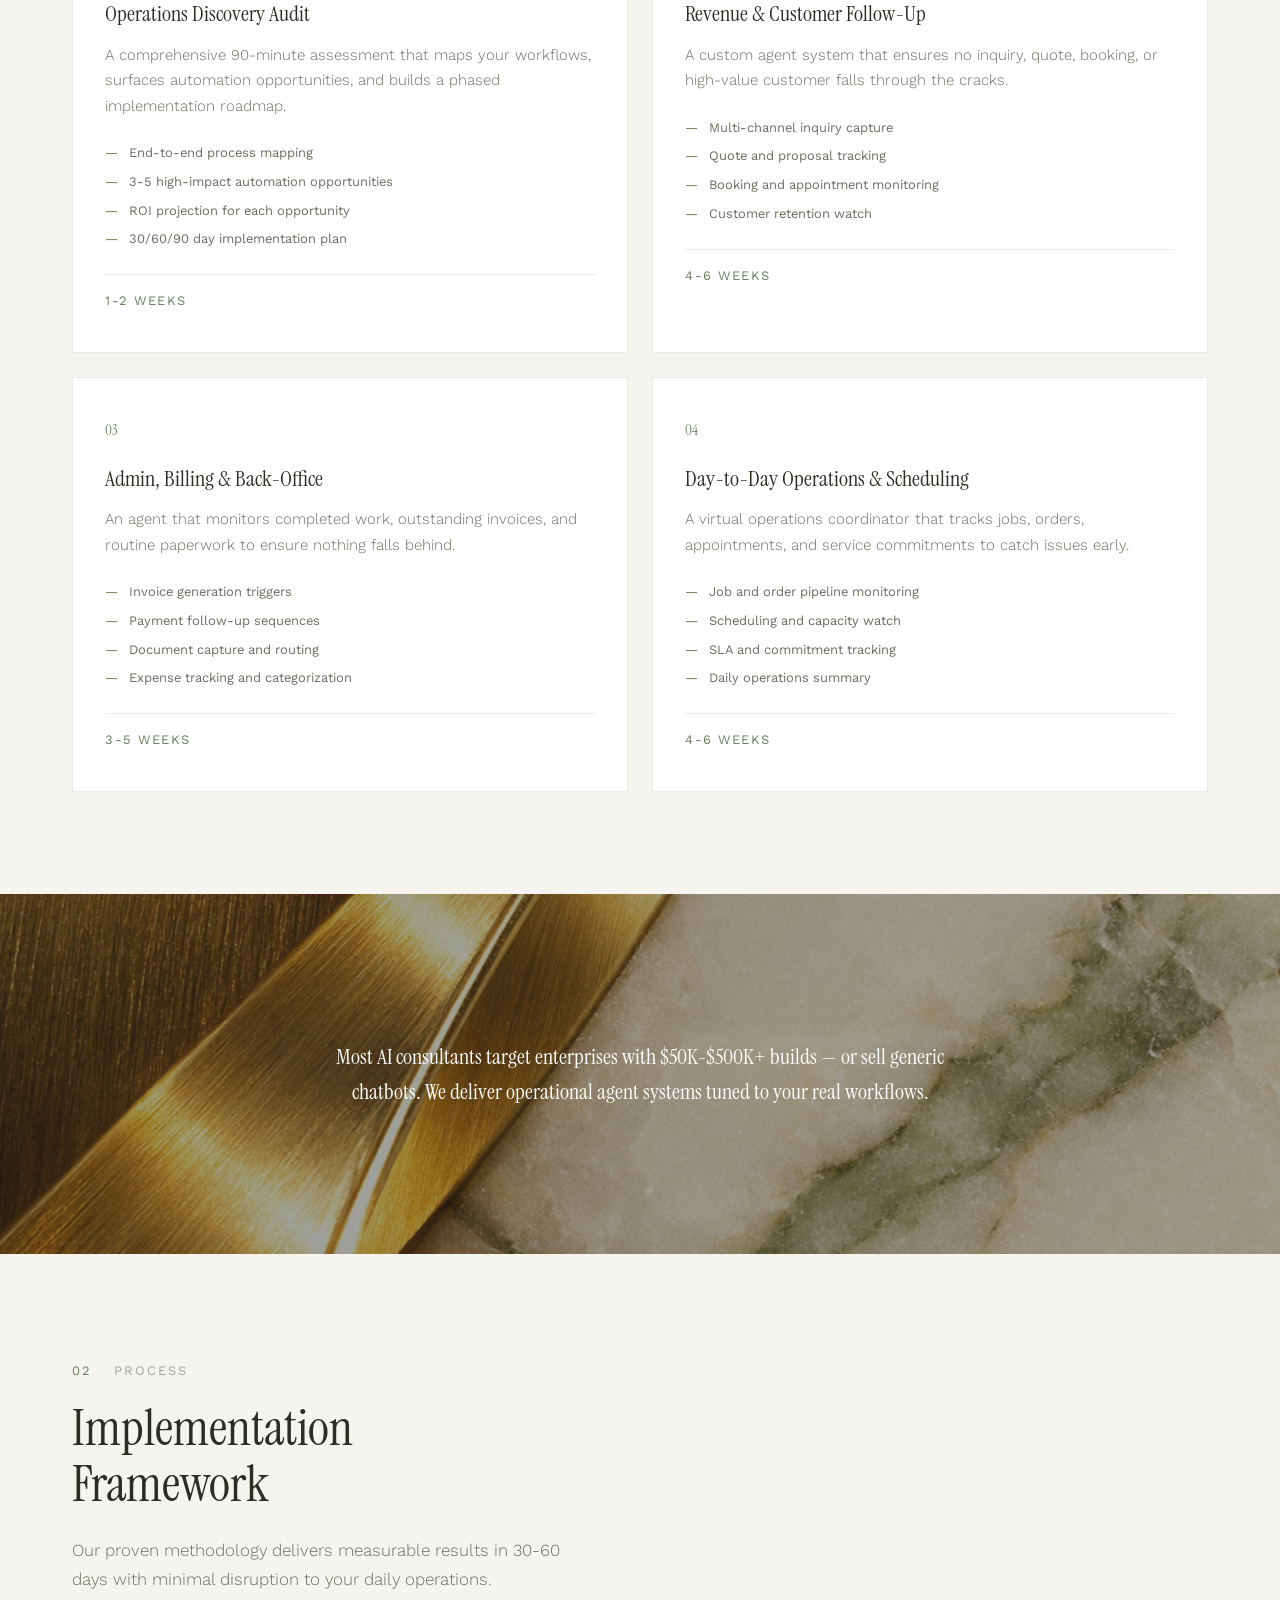
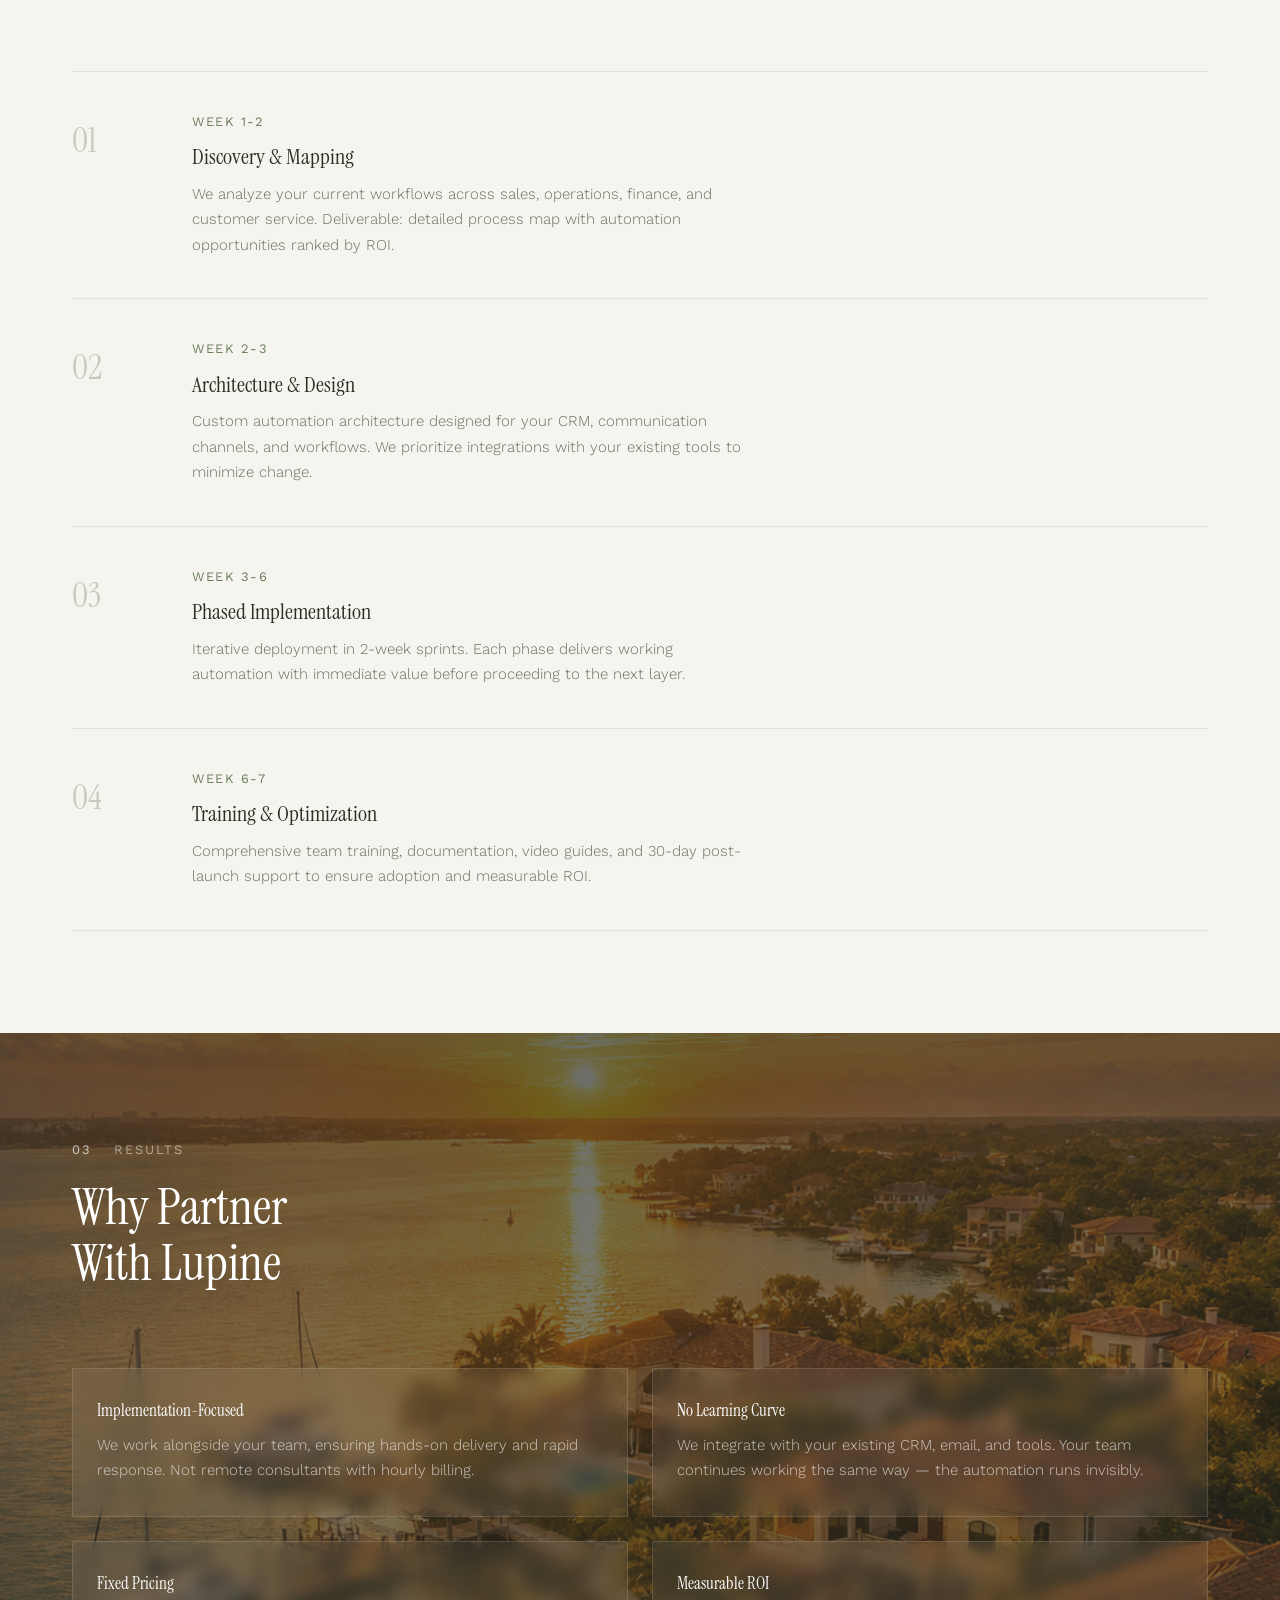
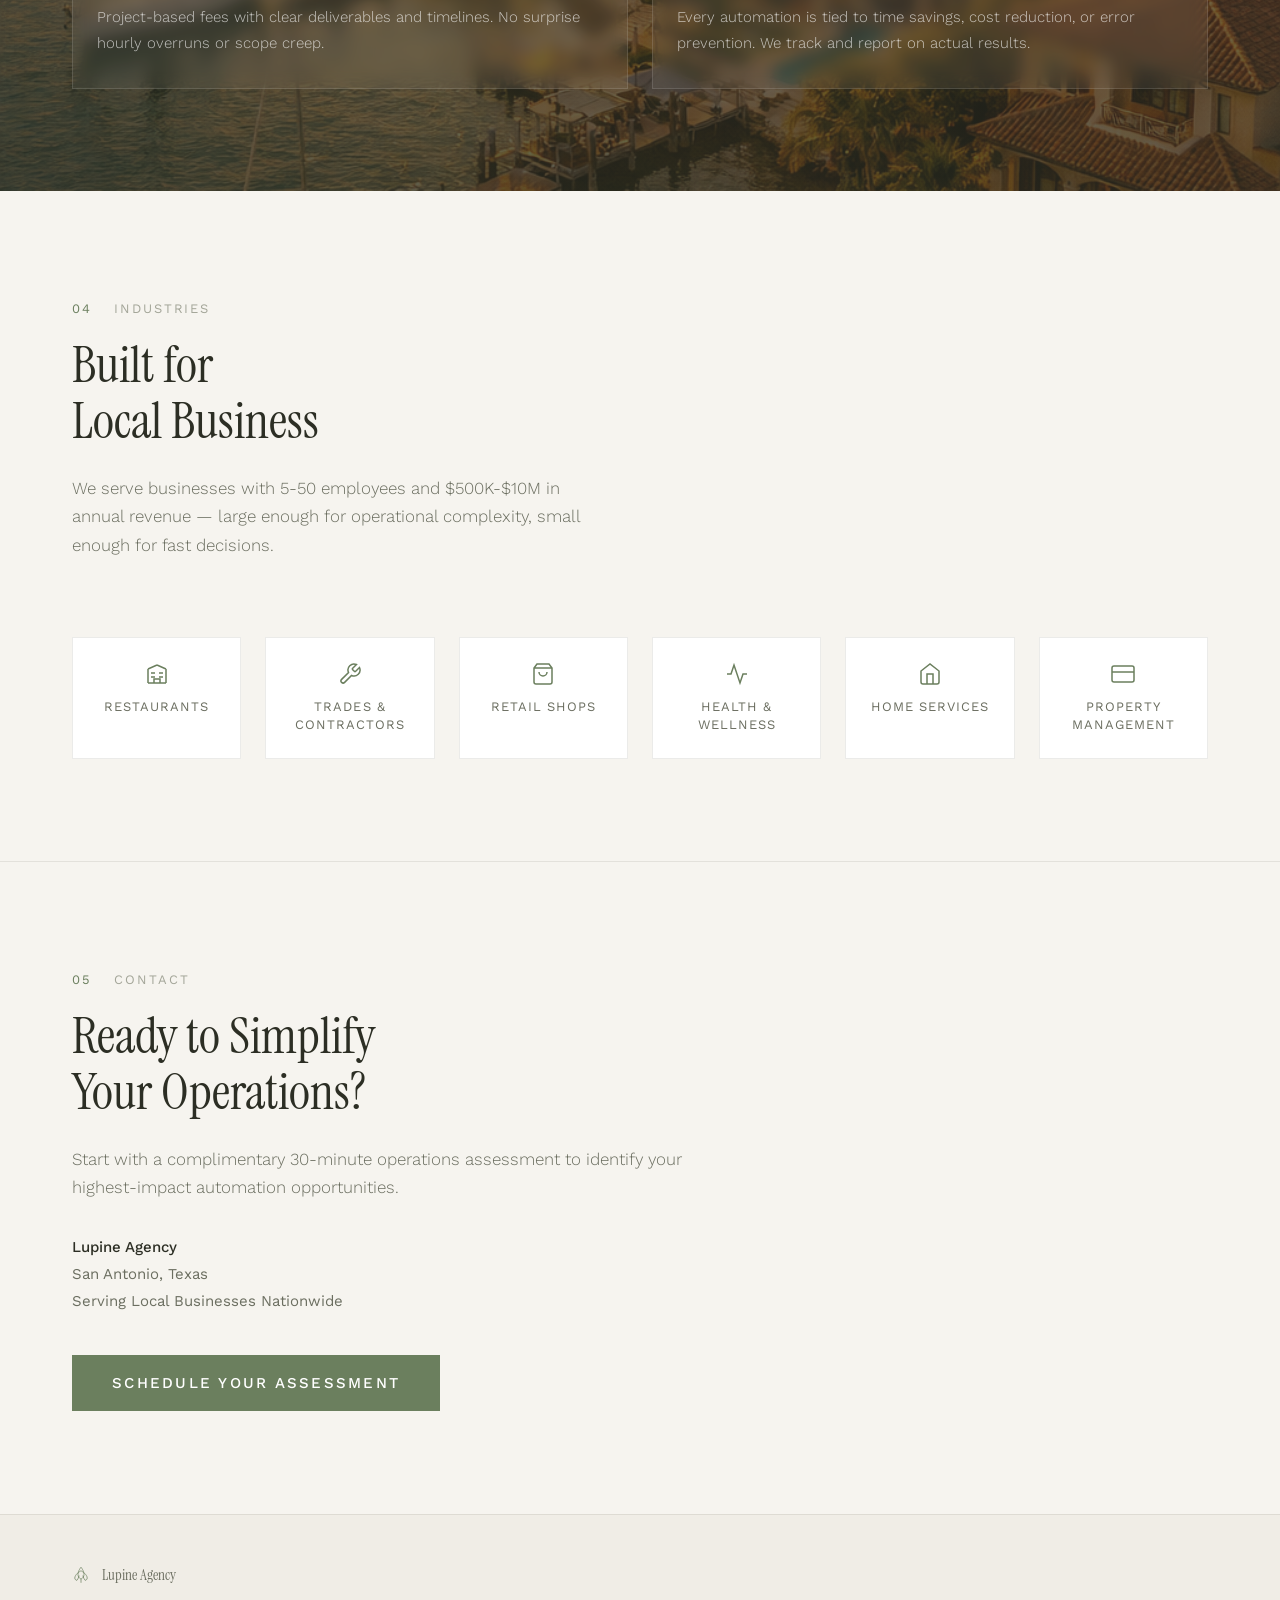
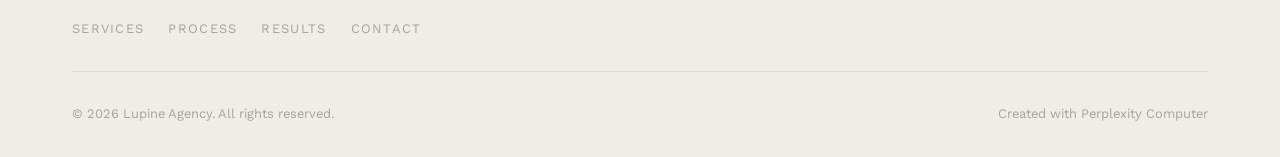
==== commit 459cf152: "Add files via upload" ====
--- a/index.html
+++ b/index.html
@@ -30,8 +30,8 @@
 <link rel="preconnect" href="https://fonts.gstatic.com" crossorigin>
 <link href="https://fonts.googleapis.com/css2?family=Instrument+Serif:ital@0;1&family=Work+Sans:wght@300;400;500;600&display=swap" rel="stylesheet">
 
-<link rel="stylesheet" href="./base.css">
-<link rel="stylesheet" href="./style.css">
+<link rel="stylesheet" href="base.css">
+<link rel="stylesheet" href="style.css">
 </head>
 <body>
 
@@ -53,7 +53,7 @@
       <a href="#process" class="nav__link">Process</a>
       <a href="#results" class="nav__link">Results</a>
       <a href="#about" class="nav__link">About</a>
-      <a href="./book.html" class="nav__cta">Schedule Assessment</a>
+      <a href="book.html" class="nav__cta">Schedule Assessment</a>
     </nav>
     <button class="nav__toggle" aria-label="Toggle menu" aria-expanded="false">
       <span></span><span></span>
@@ -68,14 +68,14 @@
     <a href="#process" class="mobile-menu__link">Process</a>
     <a href="#results" class="mobile-menu__link">Results</a>
     <a href="#about" class="mobile-menu__link">About</a>
-    <a href="./book.html" class="mobile-menu__cta">Schedule Assessment</a>
+    <a href="book.html" class="mobile-menu__cta">Schedule Assessment</a>
   </nav>
 </div>
 
 <!-- Hero -->
 <section class="hero" id="hero">
   <div class="hero__bg">
-    <img src="./assets/hero-wealth.png" alt="Couple enjoying golden hour on the terrace of their luxury hillside home overlooking mountains" loading="eager">
+    <img src="hero.png" alt="Luxury modern home on a coastal cliff with infinity pool and sailboat at sunset" loading="eager">
     <div class="hero__overlay"></div>
   </div>
   <div class="hero__content">
@@ -83,7 +83,7 @@
     <h1 class="hero__title">Calm the Chaos.<br><em>Automate the Rest.</em></h1>
     <p class="hero__subtitle">We design and deploy AI agent systems that handle your customer follow-up, billing, scheduling, and daily operations — so your team can breathe and focus on growth.</p>
     <div class="hero__actions">
-      <a href="./book.html" class="btn btn--primary">Schedule Assessment</a>
+      <a href="book.html" class="btn btn--primary">Schedule Assessment</a>
       <a href="#services" class="btn btn--ghost">Explore Services</a>
     </div>
   </div>
@@ -188,7 +188,7 @@
 
 <!-- Full-Bleed Image Divider -->
 <section class="divider-image">
-  <img src="./assets/divider-wealth.png" alt="Brushed gold meeting white marble with sage green veining" loading="lazy">
+  <img src="divider.png" alt="Brushed gold meeting white marble with sage green veining" loading="lazy">
   <div class="divider-image__overlay"></div>
   <div class="divider-image__content">
     <p class="divider-image__text">Most AI consultants target enterprises with $50K-$500K+ builds — or sell generic chatbots. We deliver operational agent systems tuned to your real workflows.</p>
@@ -248,7 +248,7 @@
 <!-- Results -->
 <section class="results" id="results">
   <div class="results__bg">
-    <img src="./assets/results-wealth.png" alt="Aerial view of luxury coastal estate community at sunset" loading="lazy">
+    <img src="results.png" alt="Aerial view of luxury coastal estate community at sunset" loading="lazy">
     <div class="results__overlay"></div>
   </div>
   <div class="container">
@@ -344,7 +344,7 @@
           <p>San Antonio, Texas</p>
           <p>Serving Local Businesses Nationwide</p>
         </div>
-        <a href="./book.html" class="btn btn--primary btn--lg">Schedule Your Assessment</a>
+        <a href="book.html" class="btn btn--primary btn--lg">Schedule Your Assessment</a>
       </div>
     </div>
   </div>
@@ -377,6 +377,6 @@
   </div>
 </footer>
 
-<script src="./app.js" defer></script>
+<script src="app.js" defer></script>
 </body>
 </html>
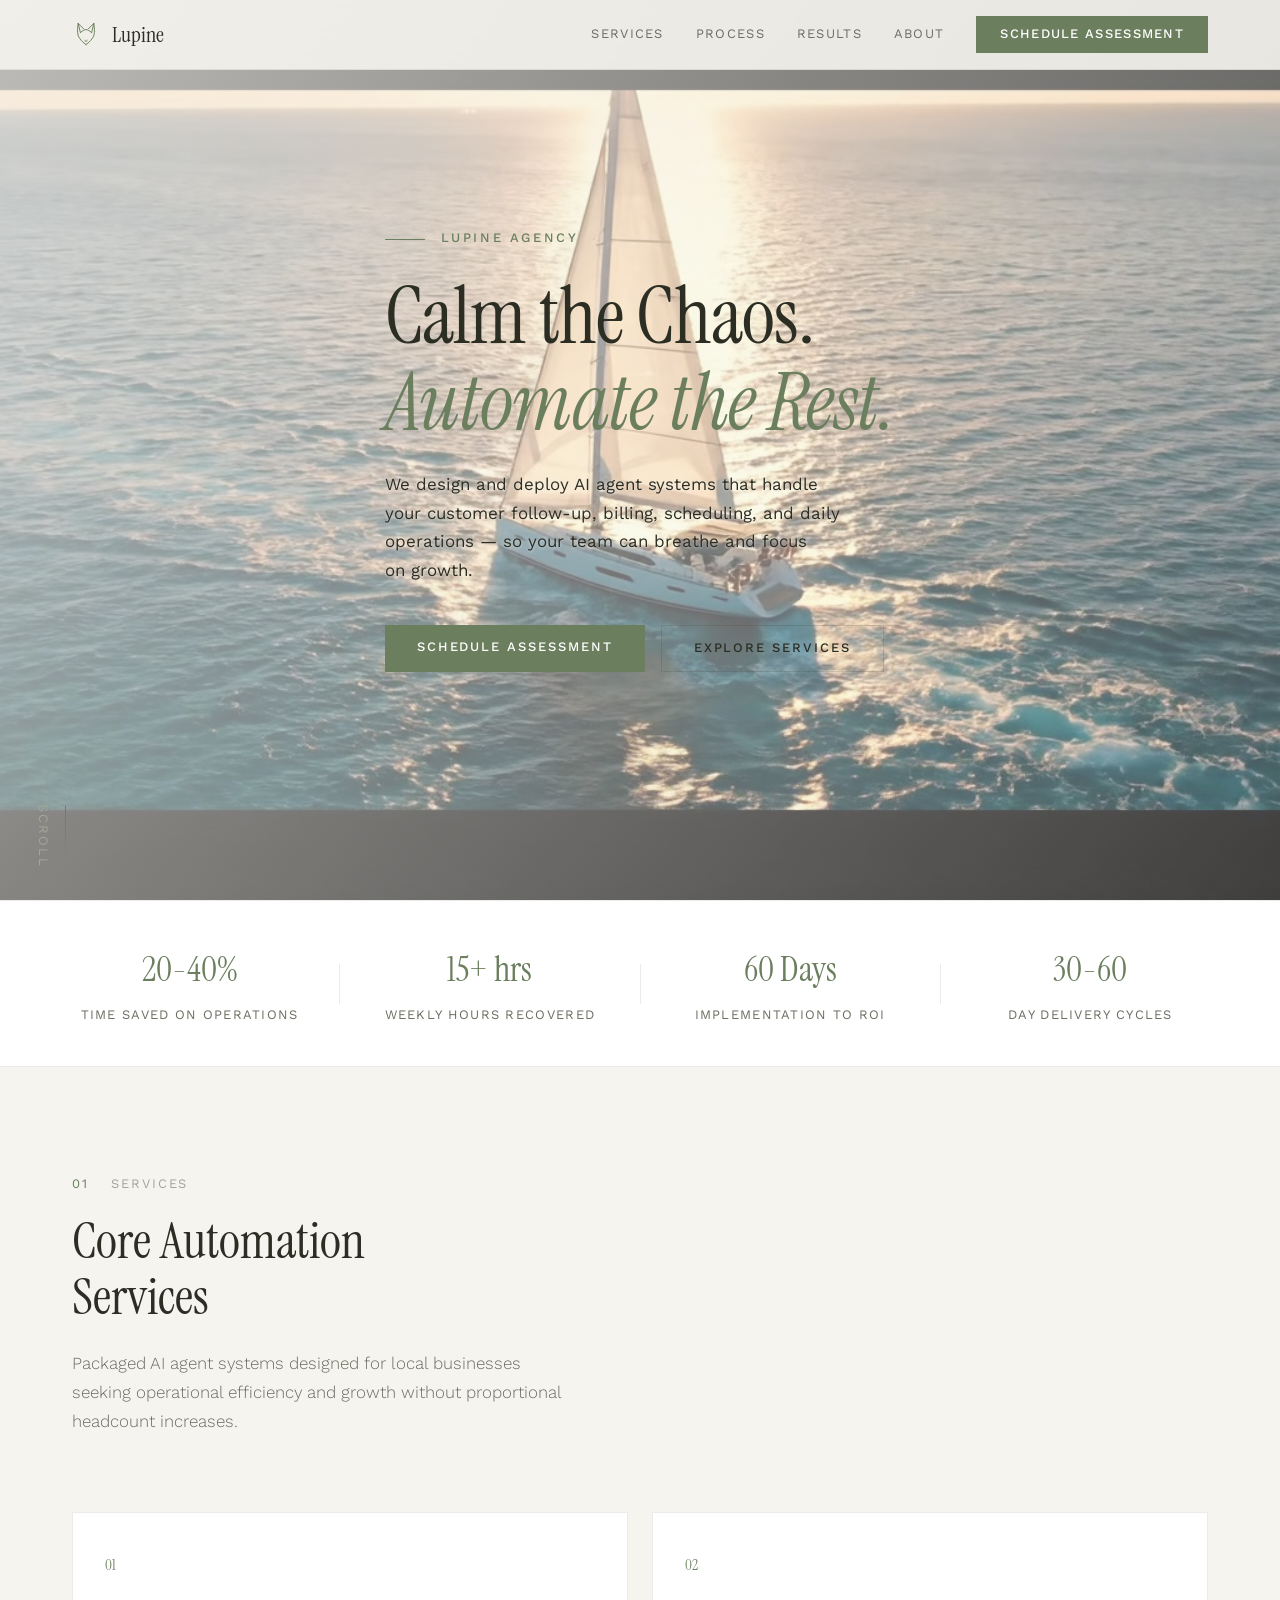
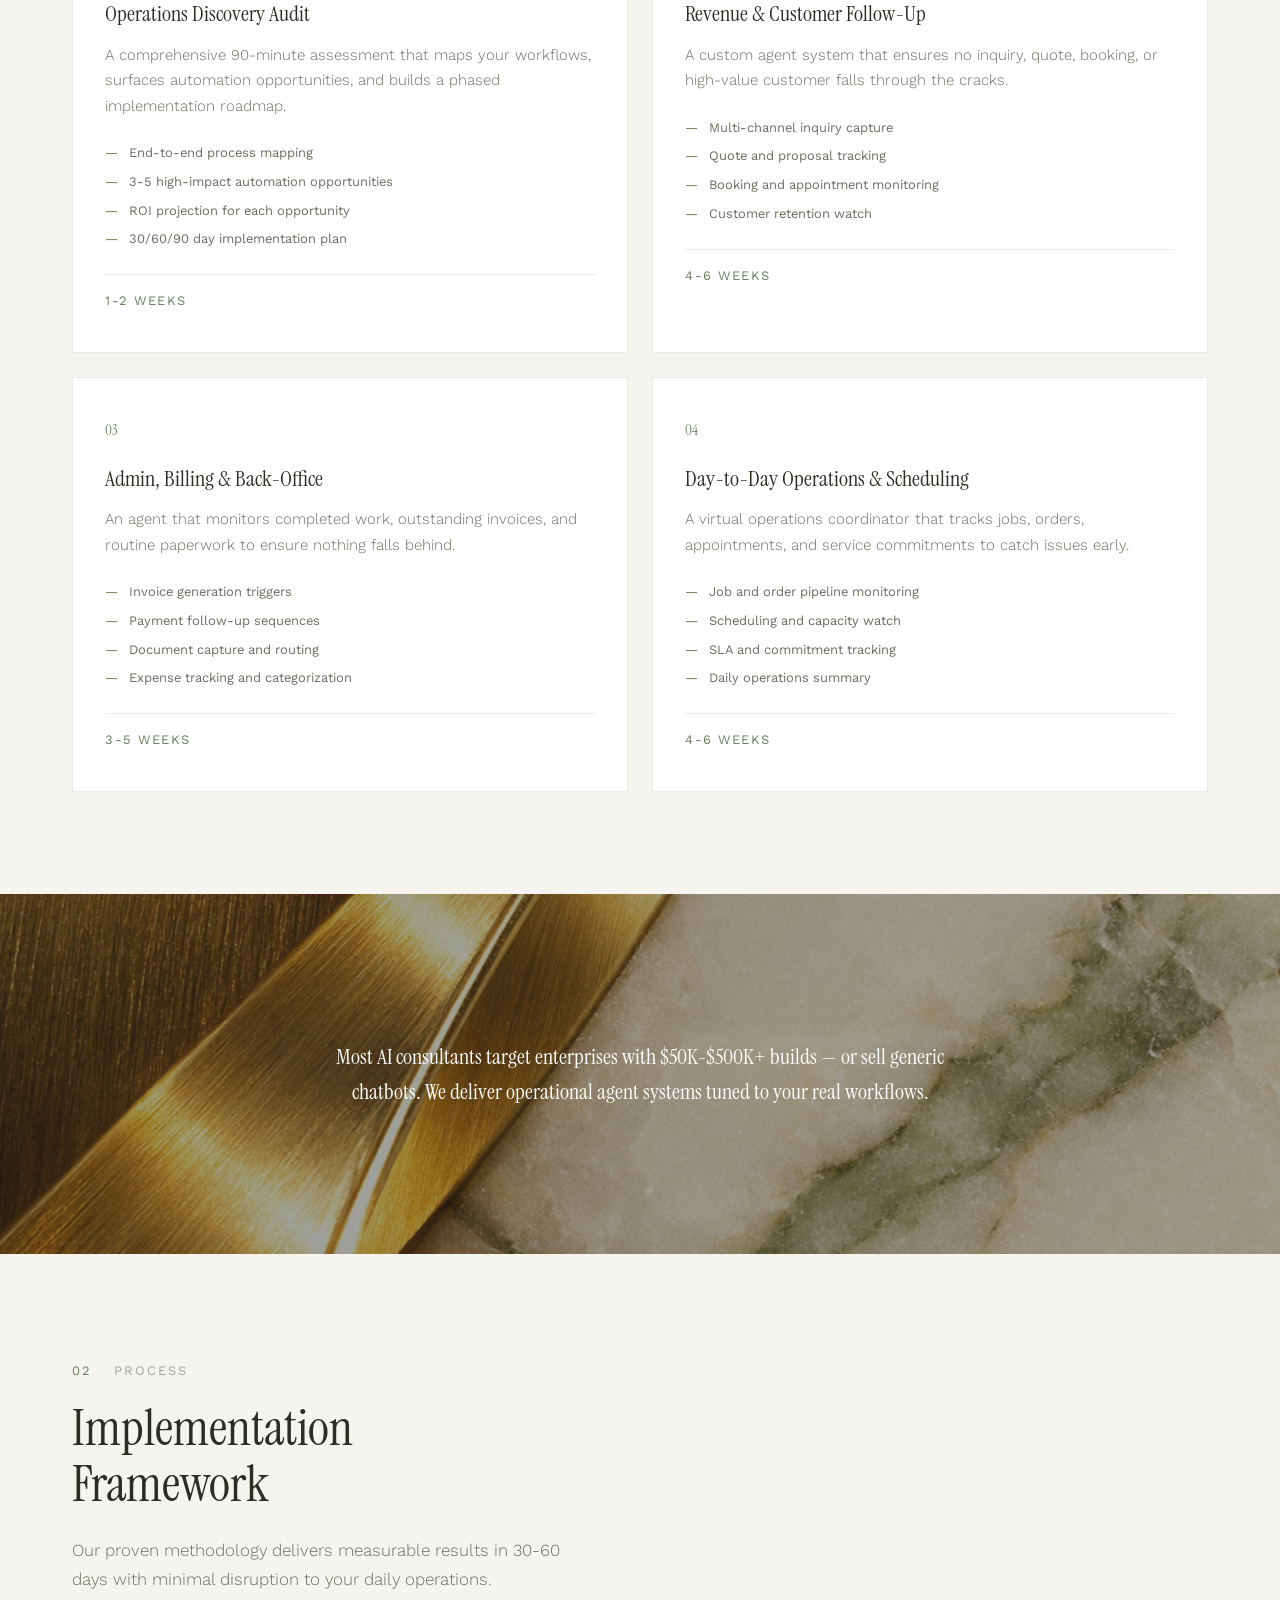
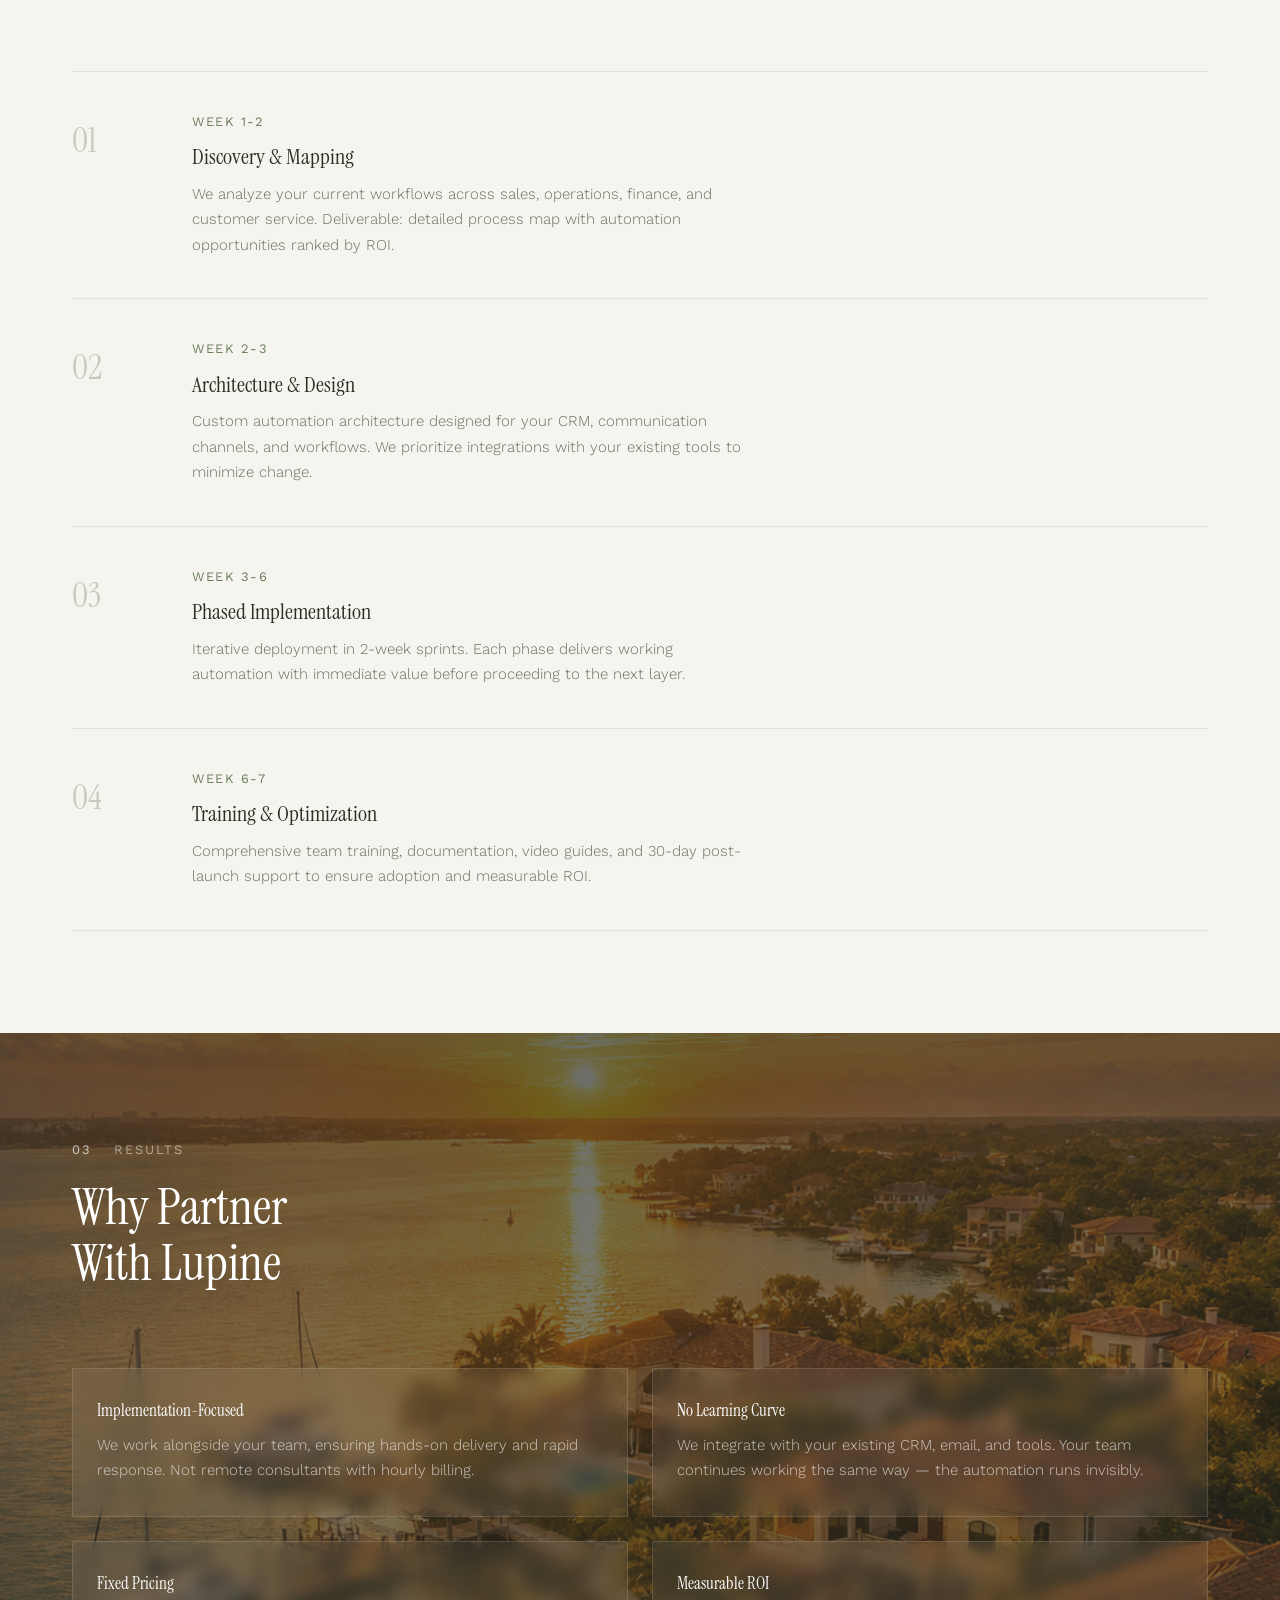
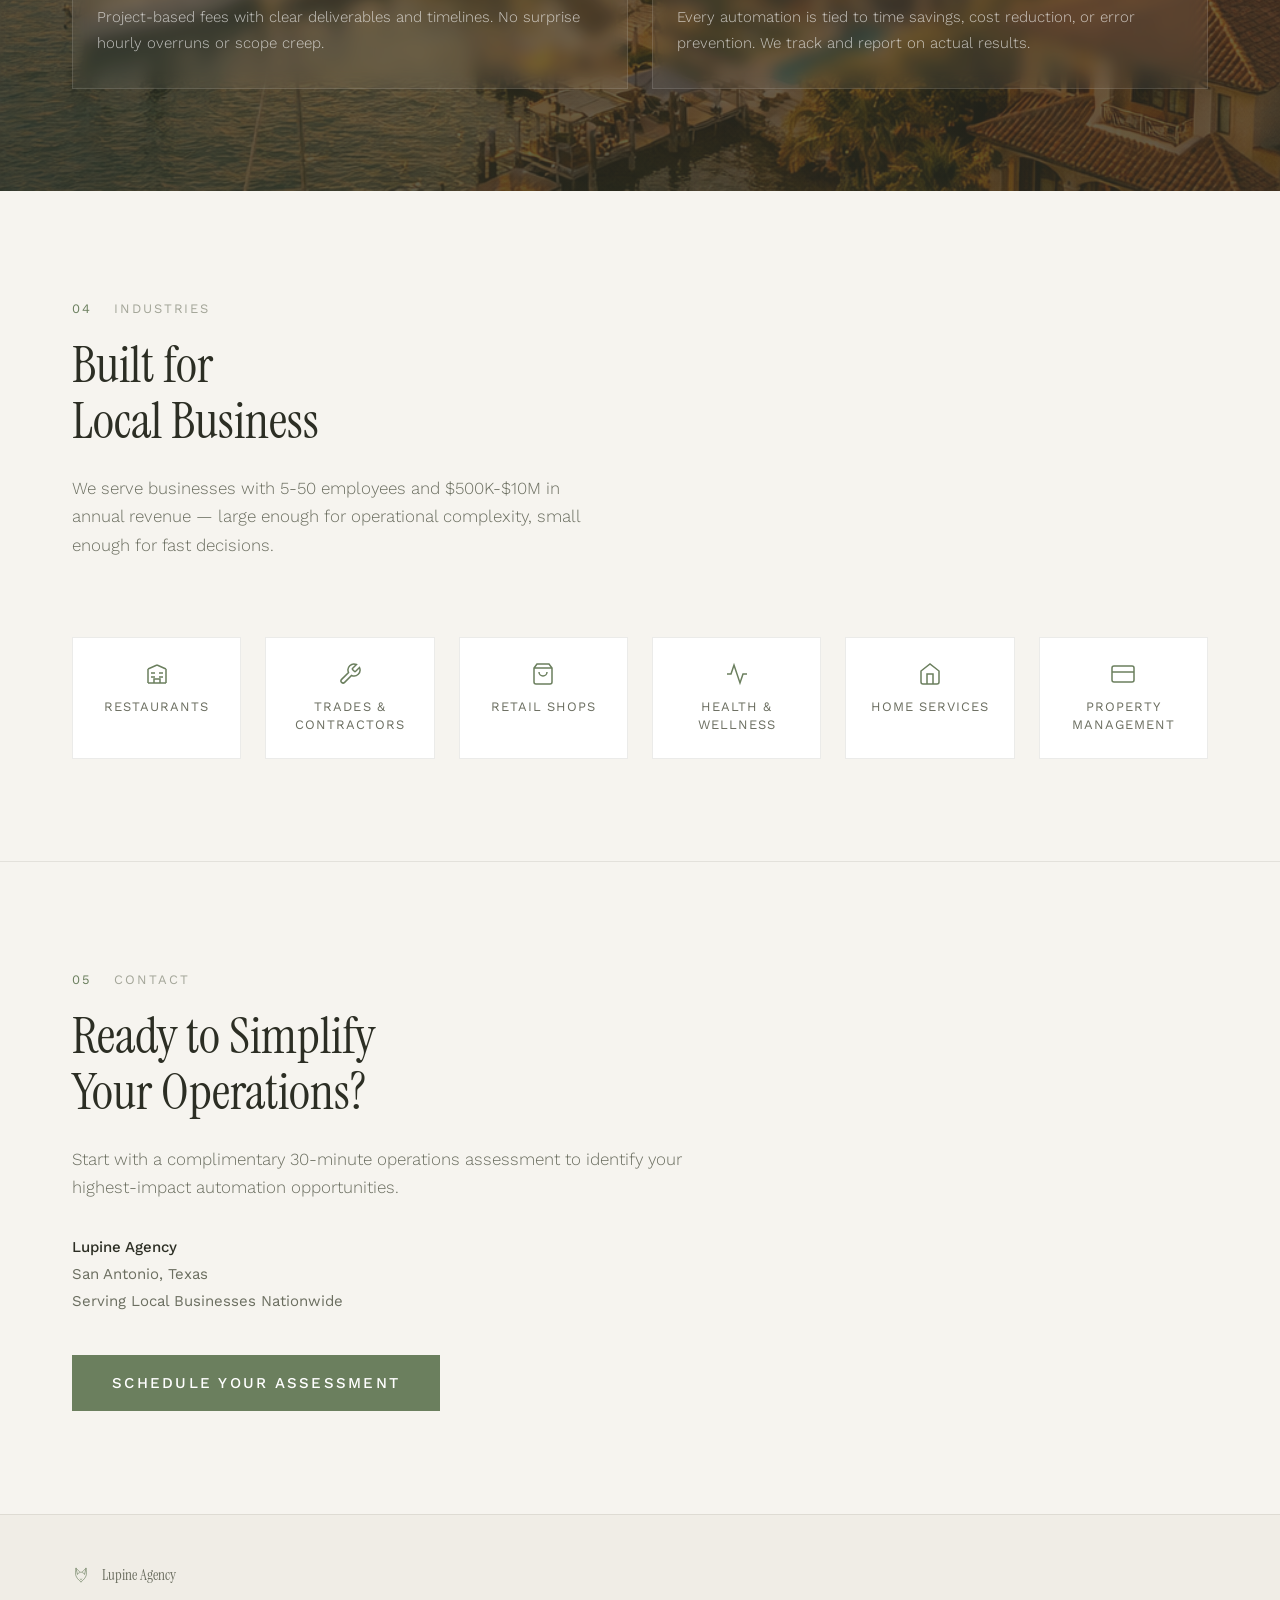
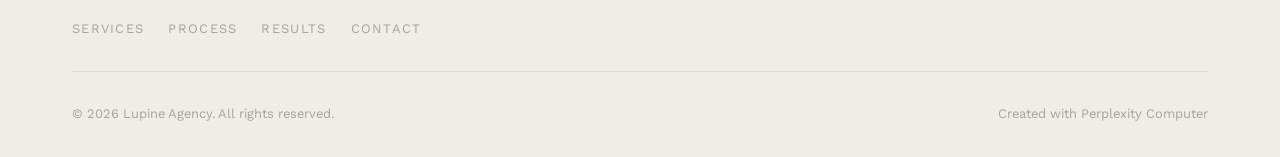
==== commit 3992a2fd: "Add files via upload" ====
--- a/index.html
+++ b/index.html
@@ -39,12 +39,20 @@
 <header class="nav" id="nav">
   <div class="nav__inner">
     <a href="#" class="nav__logo" aria-label="Lupine Agency home">
-      <!-- Lupine flower mark -->
-      <svg width="30" height="30" viewBox="0 0 30 30" fill="none" xmlns="http://www.w3.org/2000/svg" aria-hidden="true">
-        <path d="M15 2 C15 2, 10 8, 10 14 C10 18, 12 20, 15 22 C18 20, 20 18, 20 14 C20 8, 15 2, 15 2Z" stroke="currentColor" stroke-width="1.2" fill="none"/>
-        <path d="M15 8 C15 8, 7 12, 5 18 C4 21, 5 23, 8 24 C10 22, 11 19, 12 16" stroke="currentColor" stroke-width="1.2" fill="none"/>
-        <path d="M15 8 C15 8, 23 12, 25 18 C26 21, 25 23, 22 24 C20 22, 19 19, 18 16" stroke="currentColor" stroke-width="1.2" fill="none"/>
-        <line x1="15" y1="22" x2="15" y2="28" stroke="currentColor" stroke-width="1.2"/>
+      <!-- Wolf head mark -->
+      <svg width="30" height="30" viewBox="0 0 100 100" fill="none" xmlns="http://www.w3.org/2000/svg" aria-hidden="true">
+        <!-- Left ear -->
+        <path d="M30 45 L22 12 L42 32" stroke="currentColor" stroke-width="3.5" stroke-linecap="round" stroke-linejoin="round" fill="none"/>
+        <!-- Right ear -->
+        <path d="M70 45 L78 12 L58 32" stroke="currentColor" stroke-width="3.5" stroke-linecap="round" stroke-linejoin="round" fill="none"/>
+        <!-- Head outline — left side flowing into jaw -->
+        <path d="M22 12 C20 28, 18 42, 22 55 C25 64, 32 72, 38 78 L50 88" stroke="currentColor" stroke-width="3.5" stroke-linecap="round" stroke-linejoin="round" fill="none"/>
+        <!-- Head outline — right side flowing into jaw -->
+        <path d="M78 12 C80 28, 82 42, 78 55 C75 64, 68 72, 62 78 L50 88" stroke="currentColor" stroke-width="3.5" stroke-linecap="round" stroke-linejoin="round" fill="none"/>
+        <!-- Brow bridge -->
+        <path d="M30 45 C38 38, 44 35, 50 34 C56 35, 62 38, 70 45" stroke="currentColor" stroke-width="3.5" stroke-linecap="round" stroke-linejoin="round" fill="none"/>
+        <!-- Nose -->
+        <path d="M46 72 C48 76, 50 78, 50 78 C50 78, 52 76, 54 72" stroke="currentColor" stroke-width="3" stroke-linecap="round" stroke-linejoin="round" fill="none"/>
       </svg>
       <span>Lupine</span>
     </a>
@@ -75,7 +83,9 @@
 <!-- Hero -->
 <section class="hero" id="hero">
   <div class="hero__bg">
-    <img src="hero.png" alt="Luxury modern home on a coastal cliff with infinity pool and sailboat at sunset" loading="eager">
+    <video class="hero__video" autoplay muted loop playsinline poster="hero-poster.jpg">
+      <source src="hero-video.mp4" type="video/mp4">
+    </video>
     <div class="hero__overlay"></div>
   </div>
   <div class="hero__content">
@@ -355,11 +365,13 @@
   <div class="container">
     <div class="footer__inner">
       <div class="footer__brand">
-        <svg width="20" height="20" viewBox="0 0 30 30" fill="none" xmlns="http://www.w3.org/2000/svg" aria-hidden="true">
-          <path d="M15 2 C15 2, 10 8, 10 14 C10 18, 12 20, 15 22 C18 20, 20 18, 20 14 C20 8, 15 2, 15 2Z" stroke="currentColor" stroke-width="1.2" fill="none"/>
-          <path d="M15 8 C15 8, 7 12, 5 18 C4 21, 5 23, 8 24 C10 22, 11 19, 12 16" stroke="currentColor" stroke-width="1.2" fill="none"/>
-          <path d="M15 8 C15 8, 23 12, 25 18 C26 21, 25 23, 22 24 C20 22, 19 19, 18 16" stroke="currentColor" stroke-width="1.2" fill="none"/>
-          <line x1="15" y1="22" x2="15" y2="28" stroke="currentColor" stroke-width="1.2"/>
+        <svg width="20" height="20" viewBox="0 0 100 100" fill="none" xmlns="http://www.w3.org/2000/svg" aria-hidden="true">
+          <path d="M30 45 L22 12 L42 32" stroke="currentColor" stroke-width="3.5" stroke-linecap="round" stroke-linejoin="round" fill="none"/>
+          <path d="M70 45 L78 12 L58 32" stroke="currentColor" stroke-width="3.5" stroke-linecap="round" stroke-linejoin="round" fill="none"/>
+          <path d="M22 12 C20 28, 18 42, 22 55 C25 64, 32 72, 38 78 L50 88" stroke="currentColor" stroke-width="3.5" stroke-linecap="round" stroke-linejoin="round" fill="none"/>
+          <path d="M78 12 C80 28, 82 42, 78 55 C75 64, 68 72, 62 78 L50 88" stroke="currentColor" stroke-width="3.5" stroke-linecap="round" stroke-linejoin="round" fill="none"/>
+          <path d="M30 45 C38 38, 44 35, 50 34 C56 35, 62 38, 70 45" stroke="currentColor" stroke-width="3.5" stroke-linecap="round" stroke-linejoin="round" fill="none"/>
+          <path d="M46 72 C48 76, 50 78, 50 78 C50 78, 52 76, 54 72" stroke="currentColor" stroke-width="3" stroke-linecap="round" stroke-linejoin="round" fill="none"/>
         </svg>
         <span>Lupine Agency</span>
       </div>
--- a/style.css
+++ b/style.css
@@ -251,7 +251,8 @@
   inset: 0;
 }
 
-.hero__bg img {
+.hero__bg img,
+.hero__bg video {
   width: 100%;
   height: 100%;
   object-fit: cover;
@@ -262,9 +263,9 @@
   inset: 0;
   background: linear-gradient(
     135deg,
-    rgba(246, 244, 239, 0.85) 0%,
-    rgba(246, 244, 239, 0.65) 40%,
-    rgba(246, 244, 239, 0.35) 100%
+    rgba(246, 244, 239, 0.78) 0%,
+    rgba(246, 244, 239, 0.55) 40%,
+    rgba(246, 244, 239, 0.25) 100%
   );
 }
 
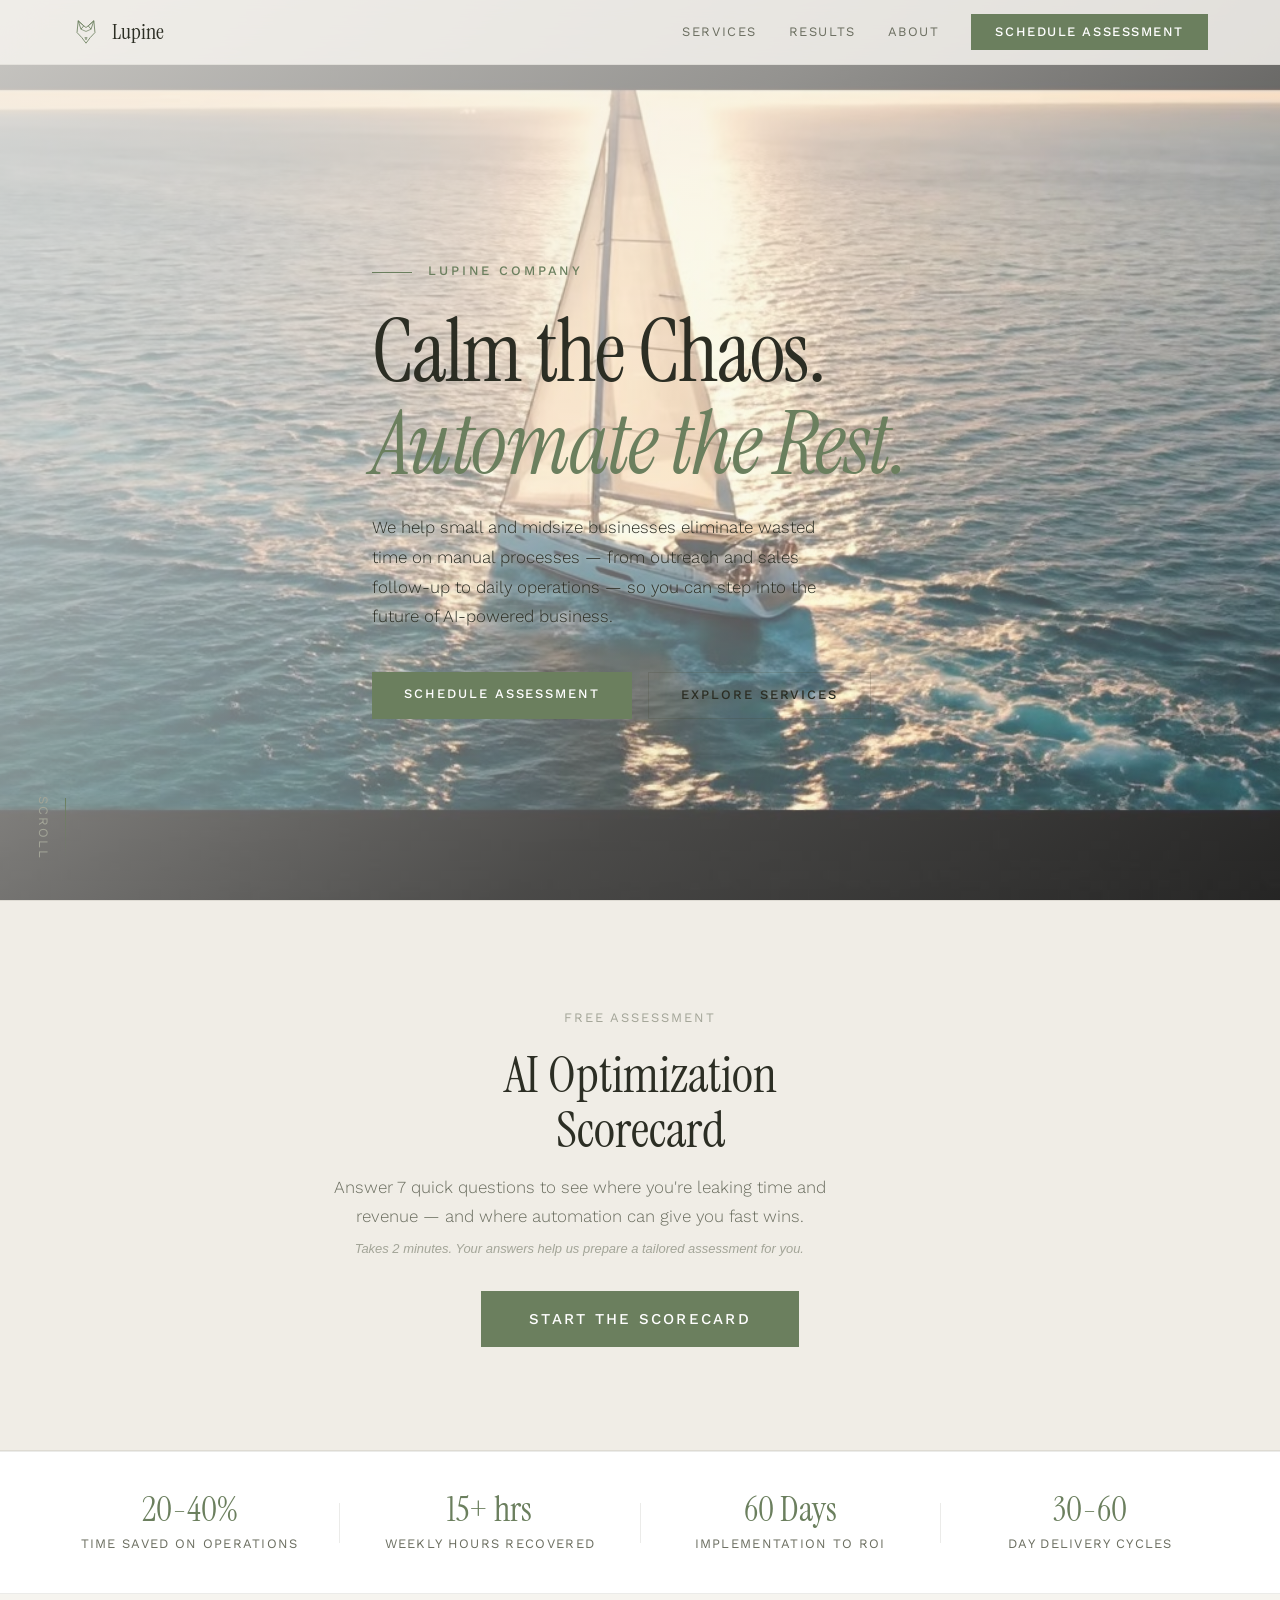
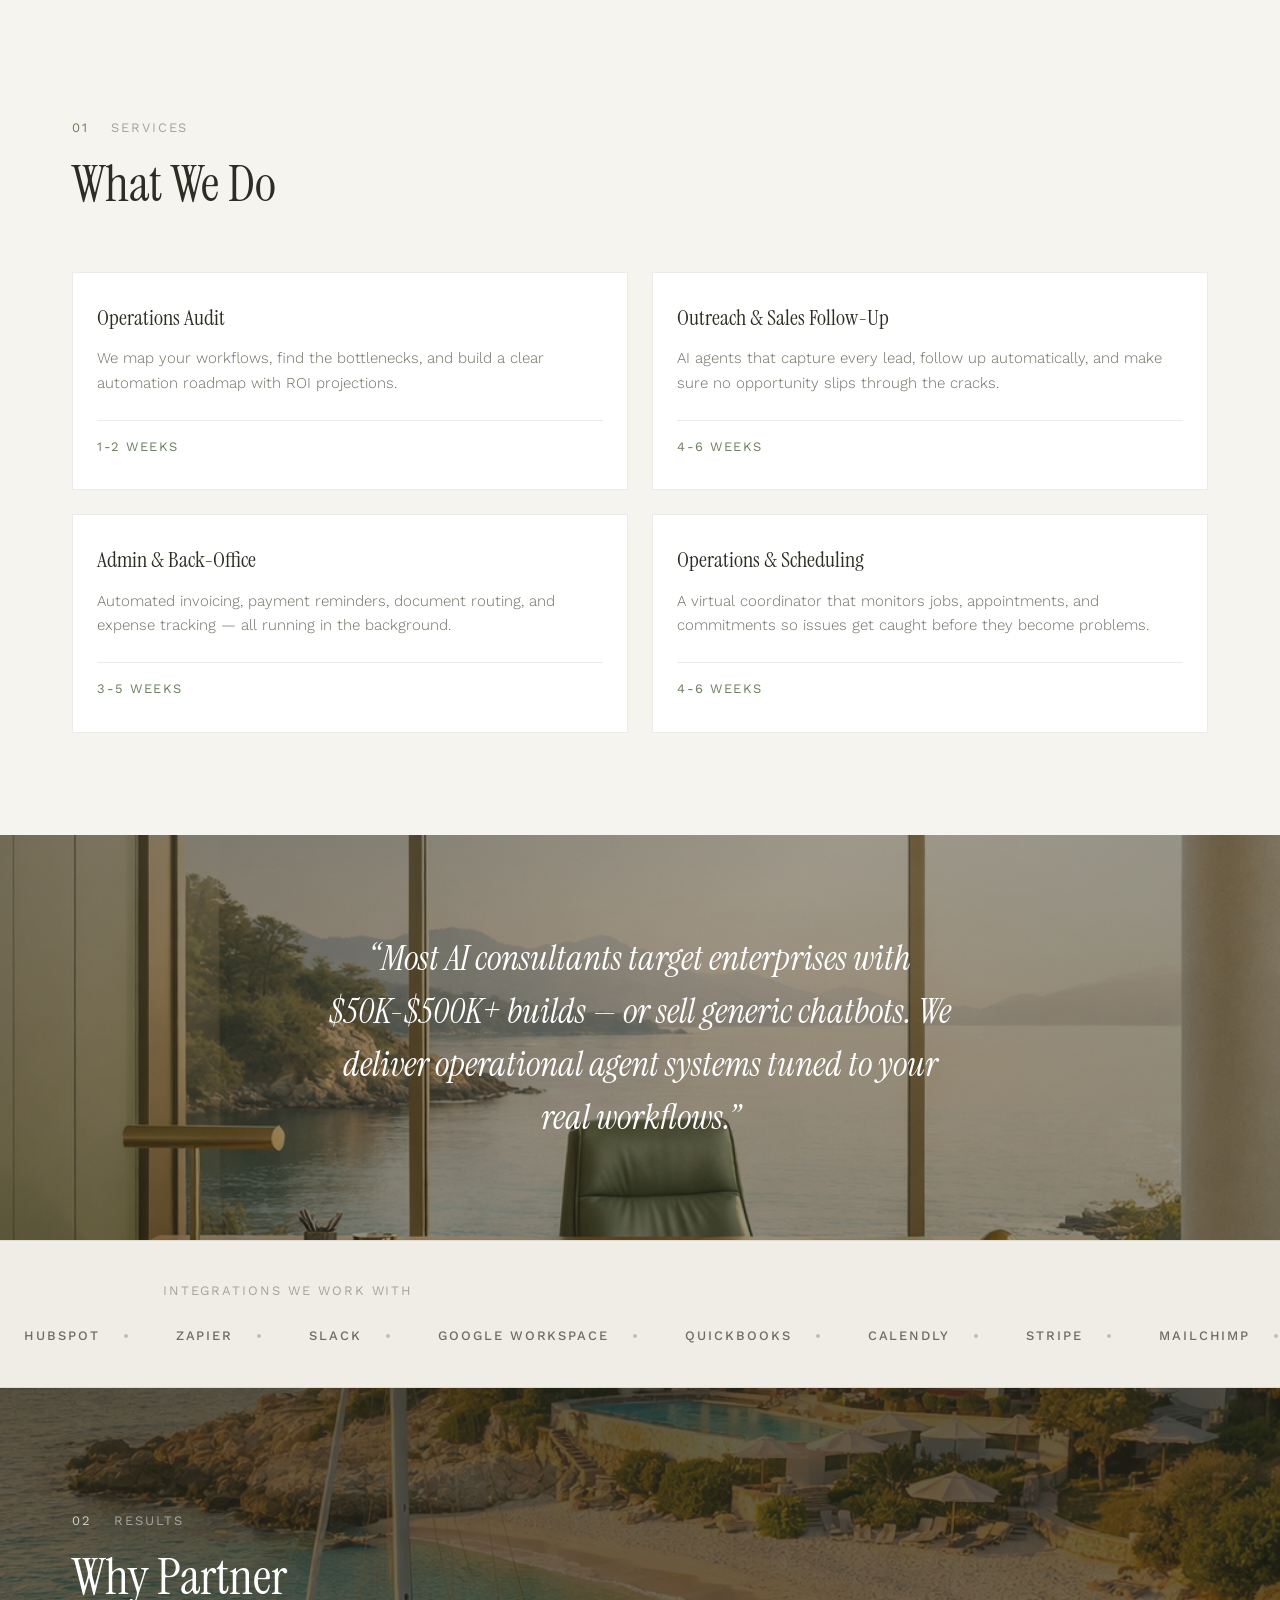
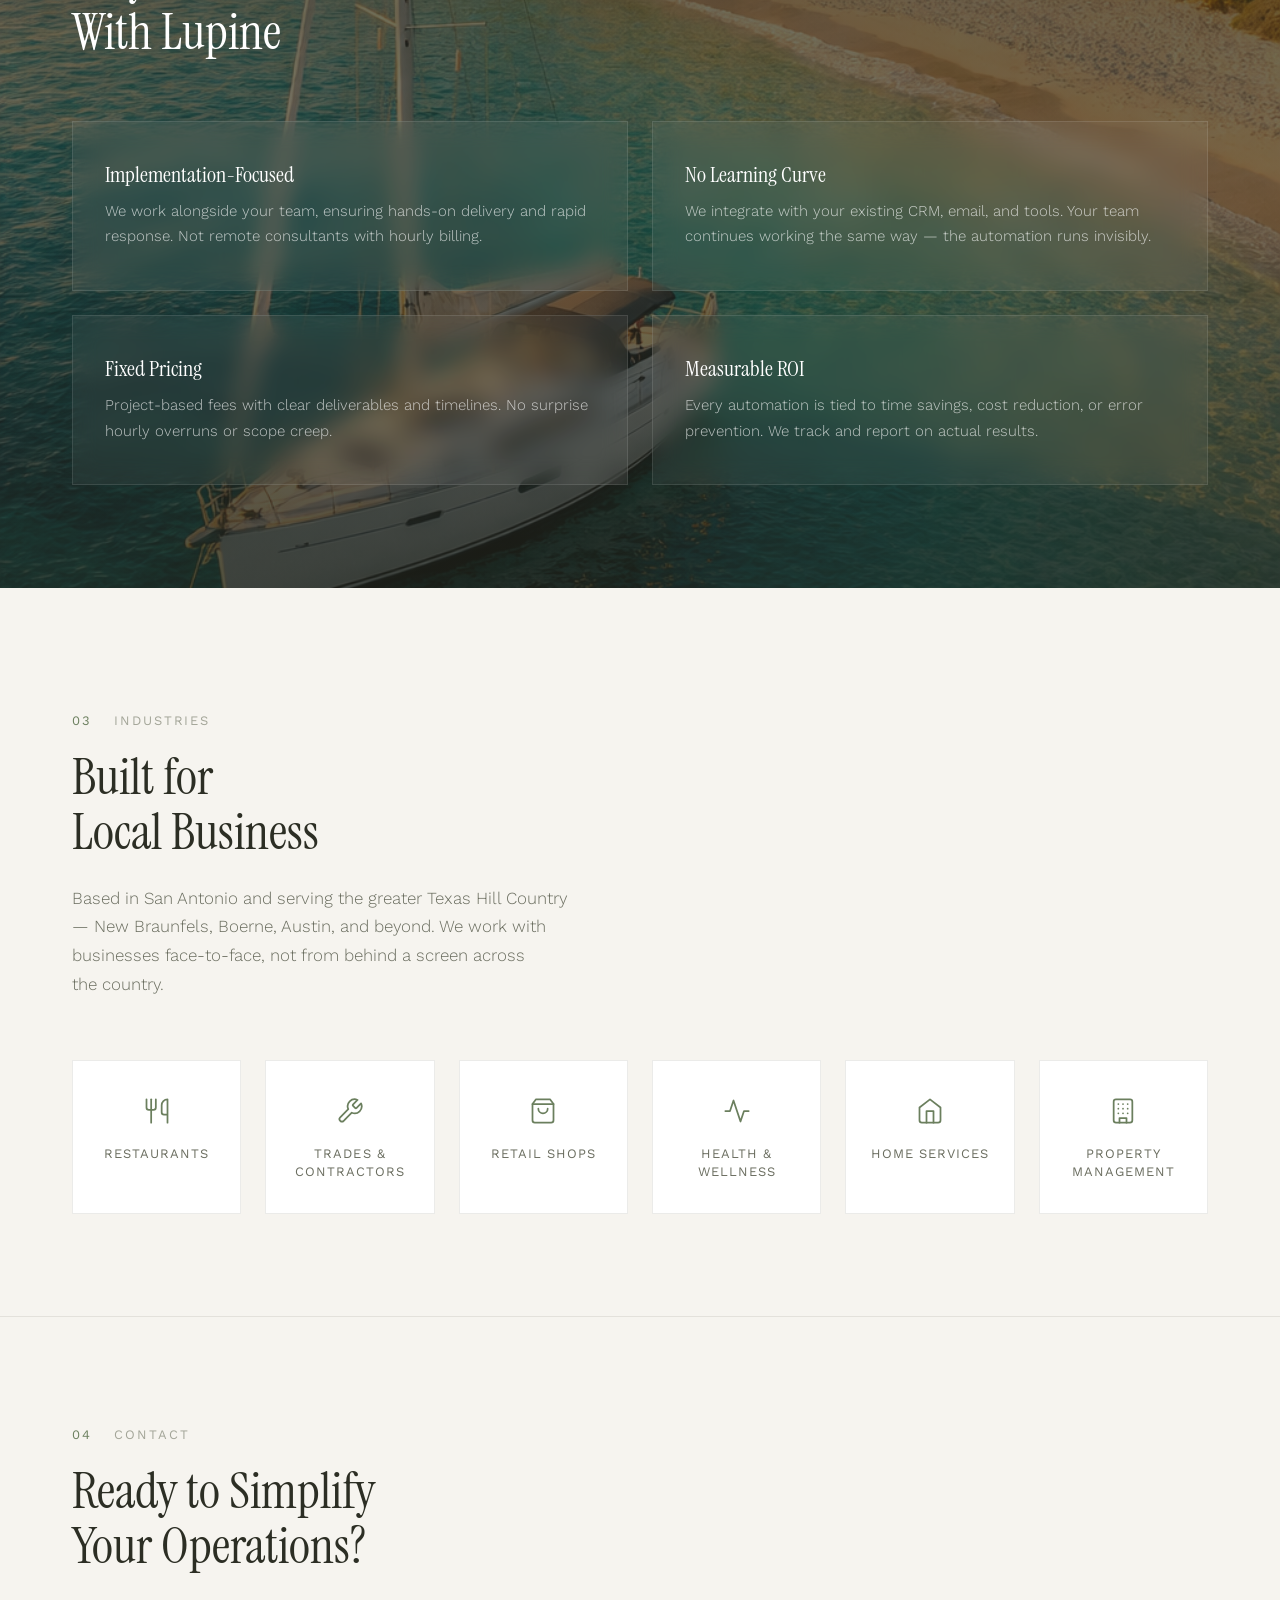
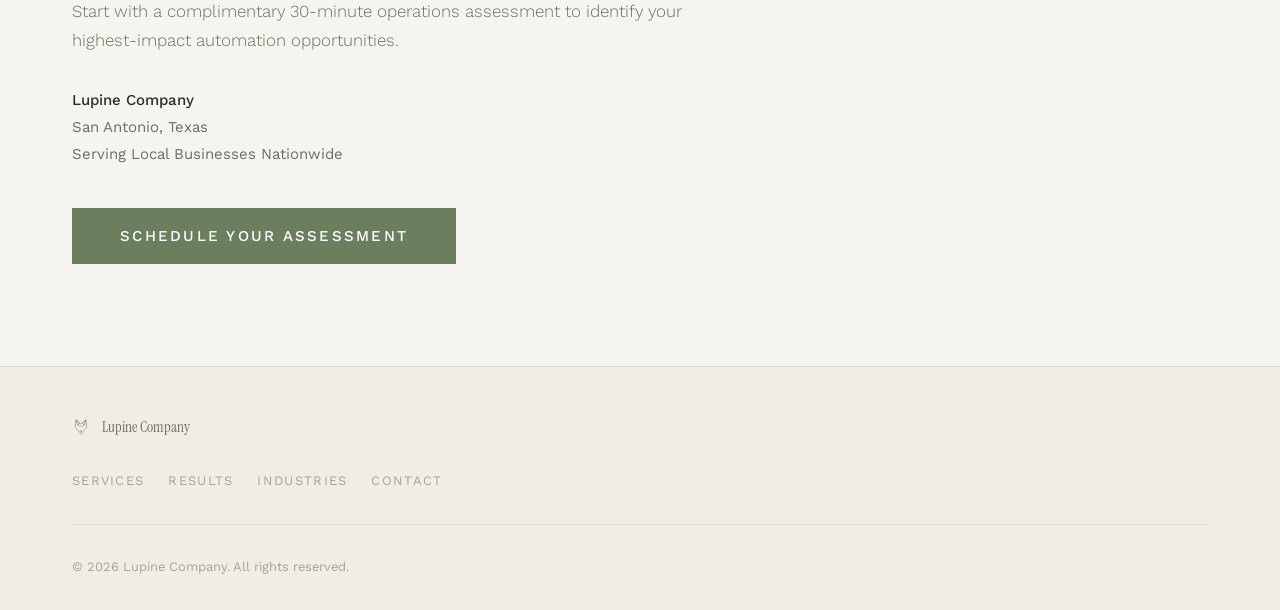
==== commit 682a56e9: "Add files via upload" ====
--- a/index.html
+++ b/index.html
@@ -1,29 +1,12 @@
 <!DOCTYPE html>
 <html lang="en">
 <head>
-<!--
-   ______                            __
-  / ____/___  ____ ___  ____  __  __/ /____  _____
- / /   / __ \/ __ `__ \/ __ \/ / / / __/ _ \/ ___/
-/ /___/ /_/ / / / / / / /_/ / /_/ / /_/  __/ /
-\____/\____/_/ /_/ /_/ .___/\__,_/\__/\___/_/
-                    /_/
-        Created with Perplexity Computer
-        https://www.perplexity.ai/computer
--->
-
-<!-- Perplexity Computer Attribution — SEO Meta Tags -->
-<meta name="generator" content="Perplexity Computer">
-<meta name="author" content="Perplexity Computer">
-<meta property="og:see_also" content="https://www.perplexity.ai/computer">
-<link rel="author" href="https://www.perplexity.ai/computer">
-
 <meta charset="UTF-8">
 <meta name="viewport" content="width=device-width, initial-scale=1.0">
-<title>Lupine Agency — AI-Powered Automation for Local Business</title>
-<meta name="description" content="Lupine Agency designs and deploys AI agent systems that automate customer follow-up, billing, scheduling, and daily operations for local businesses. Fixed pricing. 30-60 day delivery.">
-<meta property="og:title" content="Lupine Agency">
-<meta property="og:description" content="AI-Powered Automation Consulting for Local Businesses">
+<title>Lupine Company — AI-Powered Automation for Local Business</title>
+<meta name="description" content="Lupine Company designs and deploys AI agent systems that automate customer follow-up, billing, scheduling, and daily operations for local businesses. Fixed pricing. 30-60 day delivery.">
+<meta property="og:title" content="Lupine Company — AI-Powered Automation for Local Business">
+<meta property="og:description" content="We design and deploy AI agent systems that handle your customer follow-up, billing, scheduling, and daily operations — so your team can breathe and focus on growth.">
 <meta property="og:type" content="website">
 
 <link rel="preconnect" href="https://fonts.googleapis.com">
@@ -35,30 +18,23 @@
 </head>
 <body>
 
-<!-- Navigation -->
+<!-- ─── Navigation ─── -->
 <header class="nav" id="nav">
   <div class="nav__inner">
-    <a href="#" class="nav__logo" aria-label="Lupine Agency home">
-      <!-- Wolf head mark -->
+    <a href="#" class="nav__logo" aria-label="Lupine Company home">
+      <!-- Geometric wolf mark -->
       <svg width="30" height="30" viewBox="0 0 100 100" fill="none" xmlns="http://www.w3.org/2000/svg" aria-hidden="true">
-        <!-- Left ear -->
-        <path d="M30 45 L22 12 L42 32" stroke="currentColor" stroke-width="3.5" stroke-linecap="round" stroke-linejoin="round" fill="none"/>
-        <!-- Right ear -->
-        <path d="M70 45 L78 12 L58 32" stroke="currentColor" stroke-width="3.5" stroke-linecap="round" stroke-linejoin="round" fill="none"/>
-        <!-- Head outline — left side flowing into jaw -->
-        <path d="M22 12 C20 28, 18 42, 22 55 C25 64, 32 72, 38 78 L50 88" stroke="currentColor" stroke-width="3.5" stroke-linecap="round" stroke-linejoin="round" fill="none"/>
-        <!-- Head outline — right side flowing into jaw -->
-        <path d="M78 12 C80 28, 82 42, 78 55 C75 64, 68 72, 62 78 L50 88" stroke="currentColor" stroke-width="3.5" stroke-linecap="round" stroke-linejoin="round" fill="none"/>
-        <!-- Brow bridge -->
-        <path d="M30 45 C38 38, 44 35, 50 34 C56 35, 62 38, 70 45" stroke="currentColor" stroke-width="3.5" stroke-linecap="round" stroke-linejoin="round" fill="none"/>
-        <!-- Nose -->
-        <path d="M46 72 C48 76, 50 78, 50 78 C50 78, 52 76, 54 72" stroke="currentColor" stroke-width="3" stroke-linecap="round" stroke-linejoin="round" fill="none"/>
+        <polygon points="22,10 32,40 42,28" stroke="currentColor" stroke-width="3" stroke-linejoin="round" fill="none"/>
+        <polygon points="78,10 68,40 58,28" stroke="currentColor" stroke-width="3" stroke-linejoin="round" fill="none"/>
+        <polygon points="22,10 18,52 35,70 50,90 65,70 82,52 78,10 58,28 50,34 42,28" stroke="currentColor" stroke-width="3" stroke-linejoin="round" fill="none"/>
+        <polyline points="32,40 50,48 68,40" stroke="currentColor" stroke-width="2.5" stroke-linejoin="round" fill="none"/>
+        <polygon points="46,70 50,78 54,70" stroke="currentColor" stroke-width="2.5" stroke-linejoin="round" fill="none"/>
       </svg>
       <span>Lupine</span>
     </a>
     <nav class="nav__links" aria-label="Primary navigation">
       <a href="#services" class="nav__link">Services</a>
-      <a href="#process" class="nav__link">Process</a>
+
       <a href="#results" class="nav__link">Results</a>
       <a href="#about" class="nav__link">About</a>
       <a href="book.html" class="nav__cta">Schedule Assessment</a>
@@ -73,14 +49,14 @@
 <div class="mobile-menu" id="mobileMenu">
   <nav class="mobile-menu__nav">
     <a href="#services" class="mobile-menu__link">Services</a>
-    <a href="#process" class="mobile-menu__link">Process</a>
+
     <a href="#results" class="mobile-menu__link">Results</a>
     <a href="#about" class="mobile-menu__link">About</a>
     <a href="book.html" class="mobile-menu__cta">Schedule Assessment</a>
   </nav>
 </div>
 
-<!-- Hero -->
+<!-- ─── Hero ─── -->
 <section class="hero" id="hero">
   <div class="hero__bg">
     <video class="hero__video" autoplay muted loop playsinline poster="hero-poster.jpg">
@@ -89,10 +65,10 @@
     <div class="hero__overlay"></div>
   </div>
   <div class="hero__content">
-    <p class="hero__label">Lupine Agency</p>
-    <h1 class="hero__title">Calm the Chaos.<br><em>Automate the Rest.</em></h1>
-    <p class="hero__subtitle">We design and deploy AI agent systems that handle your customer follow-up, billing, scheduling, and daily operations — so your team can breathe and focus on growth.</p>
-    <div class="hero__actions">
+    <p class="hero__label" data-reveal>Lupine Company</p>
+    <h1 class="hero__title" data-reveal>Calm the Chaos.<br><em>Automate the Rest.</em></h1>
+    <p class="hero__subtitle" data-reveal>We help small and midsize businesses eliminate wasted time on manual processes — from outreach and sales follow-up to daily operations — so you can step into the future of AI-powered business.</p>
+    <div class="hero__actions" data-reveal>
       <a href="book.html" class="btn btn--primary">Schedule Assessment</a>
       <a href="#services" class="btn btn--ghost">Explore Services</a>
     </div>
@@ -103,185 +79,324 @@
   </div>
 </section>
 
-<!-- Stats Bar -->
+<!-- ─── AI Optimization Scorecard ─── -->
+<section class="scorecard" id="scorecard">
+  <div class="container">
+    <div class="scorecard__inner">
+
+      <!-- Intro / CTA to begin -->
+      <div id="scIntro" class="scorecard__intro" data-reveal>
+        <span class="section-header__label">Free Assessment</span>
+        <h2 class="section-header__title">AI Optimization<br>Scorecard</h2>
+        <p class="section-header__desc">Answer 7 quick questions to see where you're leaking time and revenue — and where automation can give you fast wins.</p>
+        <p class="scorecard__note">Takes 2 minutes. Your answers help us prepare a tailored assessment for you.</p>
+        <button id="scStartBtn" class="btn btn--primary btn--lg scorecard__start">Start the Scorecard</button>
+      </div>
+
+      <!-- Wizard container (hidden until Start) -->
+      <div id="scWizard" class="scorecard__wizard" hidden>
+        <!-- Progress bar -->
+        <div class="scorecard__progress">
+          <div class="scorecard__progress-bar" id="scProgressBar"></div>
+        </div>
+        <p class="scorecard__step-count">Question <span id="scStepCurrent">1</span> of <span id="scStepTotal">9</span></p>
+
+        <!-- Step viewport -->
+        <div class="scorecard__viewport">
+
+          <!-- Step 1: Name + Email -->
+          <div class="scorecard__step active" data-step="1">
+            <h3 class="scorecard__question">Let's start with the basics.</h3>
+            <div class="scorecard__fields">
+              <div class="scorecard__field">
+                <label for="sc-name">Your name</label>
+                <input type="text" id="sc-name" name="full_name" required autocomplete="name">
+              </div>
+              <div class="scorecard__field">
+                <label for="sc-email">Work email</label>
+                <input type="email" id="sc-email" name="email" required autocomplete="email">
+              </div>
+            </div>
+          </div>
+
+          <!-- Step 2: Company + Website -->
+          <div class="scorecard__step" data-step="2">
+            <h3 class="scorecard__question">Tell us about your company.</h3>
+            <div class="scorecard__fields">
+              <div class="scorecard__field">
+                <label for="sc-company">Company name</label>
+                <input type="text" id="sc-company" name="company_name" required>
+              </div>
+              <div class="scorecard__field">
+                <label for="sc-website">Company website <span class="scorecard__optional">(optional)</span></label>
+                <input type="text" id="sc-website" name="website_url" placeholder="https://">
+              </div>
+            </div>
+          </div>
+
+          <!-- Step 3: Role + Size -->
+          <div class="scorecard__step" data-step="3">
+            <h3 class="scorecard__question">What's your role and team size?</h3>
+            <div class="scorecard__fields">
+              <div class="scorecard__field">
+                <label for="sc-role">Your role</label>
+                <select id="sc-role" name="role" required>
+                  <option value="" disabled selected>Select your role</option>
+                  <option value="Owner / Founder">Owner / Founder</option>
+                  <option value="Operations / RevOps">Operations / RevOps</option>
+                  <option value="Sales Leader">Sales Leader</option>
+                  <option value="Other">Other</option>
+                </select>
+              </div>
+              <div class="scorecard__field">
+                <label for="sc-size">Team size</label>
+                <select id="sc-size" name="company_size" required>
+                  <option value="" disabled selected>Select team size</option>
+                  <option value="1-5">1–5</option>
+                  <option value="6-20">6–20</option>
+                  <option value="21-50">21–50</option>
+                  <option value="51-200">51–200</option>
+                </select>
+              </div>
+            </div>
+          </div>
+
+          <!-- Step 4: CRM -->
+          <div class="scorecard__step" data-step="4">
+            <h3 class="scorecard__question">Do you use a CRM today?</h3>
+            <div class="scorecard__options" data-name="crm_usage">
+              <button type="button" class="scorecard__option" data-value="HubSpot">HubSpot</button>
+              <button type="button" class="scorecard__option" data-value="Salesforce">Salesforce</button>
+              <button type="button" class="scorecard__option" data-value="Other CRM">Other CRM</button>
+              <button type="button" class="scorecard__option" data-value="Spreadsheets / Email only">Spreadsheets / Email only</button>
+              <button type="button" class="scorecard__option" data-value="None">None</button>
+            </div>
+          </div>
+
+          <!-- Step 5: Lead Response Time -->
+          <div class="scorecard__step" data-step="5">
+            <h3 class="scorecard__question">How fast do new leads get a first response?</h3>
+            <div class="scorecard__options" data-name="lead_response_time">
+              <button type="button" class="scorecard__option" data-value="Within 1 hour">Within 1 hour</button>
+              <button type="button" class="scorecard__option" data-value="Same business day">Same business day</button>
+              <button type="button" class="scorecard__option" data-value="1-2 days">1–2 days</button>
+              <button type="button" class="scorecard__option" data-value="3+ days / not consistent">3+ days / not consistent</button>
+              <button type="button" class="scorecard__option" data-value="Not sure">Not sure</button>
+            </div>
+          </div>
+
+          <!-- Step 6: Follow-up Process -->
+          <div class="scorecard__step" data-step="6">
+            <h3 class="scorecard__question">How do you manage follow-ups today?</h3>
+            <div class="scorecard__options" data-name="follow_up_process">
+              <button type="button" class="scorecard__option" data-value="Automated sequences (email/SMS)">Automated sequences (email/SMS)</button>
+              <button type="button" class="scorecard__option" data-value="Manual reminders in CRM">Manual reminders in CRM</button>
+              <button type="button" class="scorecard__option" data-value="Personal to-do lists / spreadsheets">Personal to-do lists / spreadsheets</button>
+              <button type="button" class="scorecard__option" data-value="Ad hoc / in people's heads">Ad hoc / in people's heads</button>
+            </div>
+          </div>
+
+          <!-- Step 7: Reporting -->
+          <div class="scorecard__step" data-step="7">
+            <h3 class="scorecard__question">How painful is your sales/ops reporting?</h3>
+            <div class="scorecard__options" data-name="reporting_pain">
+              <button type="button" class="scorecard__option" data-value="Very easy - we have clean dashboards">Very easy – clean dashboards</button>
+              <button type="button" class="scorecard__option" data-value="Manageable - some manual work">Manageable – some manual work</button>
+              <button type="button" class="scorecard__option" data-value="Painful - lots of manual spreadsheets">Painful – lots of spreadsheets</button>
+              <button type="button" class="scorecard__option" data-value="We don't really have reliable reporting">No reliable reporting</button>
+            </div>
+          </div>
+
+          <!-- Step 8: Bottleneck -->
+          <div class="scorecard__step" data-step="8">
+            <h3 class="scorecard__question">What feels like your biggest bottleneck?</h3>
+            <div class="scorecard__options" data-name="biggest_bottleneck">
+              <button type="button" class="scorecard__option" data-value="Slow or inconsistent lead follow-up">Slow or inconsistent lead follow-up</button>
+              <button type="button" class="scorecard__option" data-value="Messy CRM / data is out of date">Messy CRM / data is out of date</button>
+              <button type="button" class="scorecard__option" data-value="No clear view of pipeline or capacity">No clear view of pipeline or capacity</button>
+              <button type="button" class="scorecard__option" data-value="Proposals/quotes/contracts take too long">Proposals / quotes take too long</button>
+              <button type="button" class="scorecard__option" data-value="Something else">Something else</button>
+            </div>
+          </div>
+
+          <!-- Step 9: Process Description -->
+          <div class="scorecard__step" data-step="9">
+            <h3 class="scorecard__question">Anything else we should know?</h3>
+            <p class="scorecard__step-subtitle">Optional but helpful — helps us prepare a tailored assessment.</p>
+            <div class="scorecard__fields">
+              <div class="scorecard__field scorecard__field--full">
+                <label for="sc-process">Briefly describe your current sales / operations process</label>
+                <textarea id="sc-process" name="process_description" rows="4" placeholder="How do new leads come in, who handles them, and how do deals get done?"></textarea>
+              </div>
+            </div>
+          </div>
+
+        </div>
+
+        <!-- Navigation buttons (for steps with text inputs) -->
+        <div class="scorecard__nav" id="scNav">
+          <button type="button" id="scBack" class="btn btn--ghost scorecard__back" hidden>&larr; Back</button>
+          <button type="button" id="scNext" class="btn btn--primary scorecard__next">Continue</button>
+        </div>
+      </div>
+
+      <!-- Results (hidden until submit) -->
+      <div id="scorecardResult" class="scorecard__result" hidden>
+        <div class="scorecard__result-inner">
+          <h3 class="scorecard__result-heading">Thanks, here's what we see.</h3>
+          <p class="scorecard__result-score">Your AI Optimization Score: <strong id="resultScore"></strong>/11 — <strong id="resultBand"></strong></p>
+          <p class="scorecard__result-profile">Profile: <em id="resultProfile"></em></p>
+          <div class="scorecard__result-next">
+            <p>On your assessment, we'll walk through:</p>
+            <ul>
+              <li>Where you're leaking time and revenue now</li>
+              <li>The 2–3 fastest automations we'd implement for your team</li>
+              <li>A simple 30–60 day path to get there</li>
+            </ul>
+          </div>
+          <p class="scorecard__result-redirect">Redirecting you to book your assessment in <span id="redirectCountdown">5</span> seconds...</p>
+          <a id="resultBookBtn" href="#" class="btn btn--primary btn--lg">Book Your Assessment Now</a>
+        </div>
+      </div>
+
+    </div>
+  </div>
+</section>
+
+<!-- ─── Stats Bar ─── -->
 <section class="stats-bar">
   <div class="container">
     <div class="stats-bar__grid">
-      <div class="stats-bar__item">
-        <span class="stats-bar__number">20-40%</span>
+      <div class="stats-bar__item" data-reveal>
+        <span class="stats-bar__number" data-count="20" data-suffix="-40%">0</span>
         <span class="stats-bar__label">Time Saved on Operations</span>
       </div>
       <div class="stats-bar__divider"></div>
-      <div class="stats-bar__item">
-        <span class="stats-bar__number">15+ hrs</span>
+      <div class="stats-bar__item" data-reveal data-reveal-delay="1">
+        <span class="stats-bar__number" data-count="15" data-suffix="+ hrs">0</span>
         <span class="stats-bar__label">Weekly Hours Recovered</span>
       </div>
       <div class="stats-bar__divider"></div>
-      <div class="stats-bar__item">
-        <span class="stats-bar__number">60 Days</span>
+      <div class="stats-bar__item" data-reveal data-reveal-delay="2">
+        <span class="stats-bar__number" data-count="60" data-suffix=" Days">0</span>
         <span class="stats-bar__label">Implementation to ROI</span>
       </div>
       <div class="stats-bar__divider"></div>
-      <div class="stats-bar__item">
-        <span class="stats-bar__number">30-60</span>
+      <div class="stats-bar__item" data-reveal data-reveal-delay="3">
+        <span class="stats-bar__number" data-count="30" data-suffix="-60">0</span>
         <span class="stats-bar__label">Day Delivery Cycles</span>
       </div>
     </div>
   </div>
 </section>
 
-<!-- Services -->
+<!-- ─── Services — 01 ─── -->
 <section class="services" id="services">
   <div class="container">
-    <div class="section-header">
+    <div class="section-header" data-reveal>
       <span class="section-header__number">01</span>
       <span class="section-header__label">Services</span>
-      <h2 class="section-header__title">Core Automation<br>Services</h2>
-      <p class="section-header__desc">Packaged AI agent systems designed for local businesses seeking operational efficiency and growth without proportional headcount increases.</p>
+      <h2 class="section-header__title">What We Do</h2>
     </div>
 
     <div class="services__grid">
-      <div class="service-card" data-reveal>
-        <div class="service-card__number">01</div>
-        <h3 class="service-card__title">Operations Discovery Audit</h3>
-        <p class="service-card__desc">A comprehensive 90-minute assessment that maps your workflows, surfaces automation opportunities, and builds a phased implementation roadmap.</p>
-        <ul class="service-card__list">
-          <li>End-to-end process mapping</li>
-          <li>3-5 high-impact automation opportunities</li>
-          <li>ROI projection for each opportunity</li>
-          <li>30/60/90 day implementation plan</li>
-        </ul>
+      <div class="service-card" data-reveal data-reveal-delay="1">
+        <h3 class="service-card__title">Operations Audit</h3>
+        <p class="service-card__desc">We map your workflows, find the bottlenecks, and build a clear automation roadmap with ROI projections.</p>
         <span class="service-card__timeline">1-2 Weeks</span>
       </div>
 
-      <div class="service-card" data-reveal>
-        <div class="service-card__number">02</div>
-        <h3 class="service-card__title">Revenue &amp; Customer Follow-Up</h3>
-        <p class="service-card__desc">A custom agent system that ensures no inquiry, quote, booking, or high-value customer falls through the cracks.</p>
-        <ul class="service-card__list">
-          <li>Multi-channel inquiry capture</li>
-          <li>Quote and proposal tracking</li>
-          <li>Booking and appointment monitoring</li>
-          <li>Customer retention watch</li>
-        </ul>
+      <div class="service-card" data-reveal data-reveal-delay="2">
+        <h3 class="service-card__title">Outreach &amp; Sales Follow-Up</h3>
+        <p class="service-card__desc">AI agents that capture every lead, follow up automatically, and make sure no opportunity slips through the cracks.</p>
         <span class="service-card__timeline">4-6 Weeks</span>
       </div>
 
-      <div class="service-card" data-reveal>
-        <div class="service-card__number">03</div>
-        <h3 class="service-card__title">Admin, Billing &amp; Back-Office</h3>
-        <p class="service-card__desc">An agent that monitors completed work, outstanding invoices, and routine paperwork to ensure nothing falls behind.</p>
-        <ul class="service-card__list">
-          <li>Invoice generation triggers</li>
-          <li>Payment follow-up sequences</li>
-          <li>Document capture and routing</li>
-          <li>Expense tracking and categorization</li>
-        </ul>
+      <div class="service-card" data-reveal data-reveal-delay="3">
+        <h3 class="service-card__title">Admin &amp; Back-Office</h3>
+        <p class="service-card__desc">Automated invoicing, payment reminders, document routing, and expense tracking — all running in the background.</p>
         <span class="service-card__timeline">3-5 Weeks</span>
       </div>
 
-      <div class="service-card" data-reveal>
-        <div class="service-card__number">04</div>
-        <h3 class="service-card__title">Day-to-Day Operations &amp; Scheduling</h3>
-        <p class="service-card__desc">A virtual operations coordinator that tracks jobs, orders, appointments, and service commitments to catch issues early.</p>
-        <ul class="service-card__list">
-          <li>Job and order pipeline monitoring</li>
-          <li>Scheduling and capacity watch</li>
-          <li>SLA and commitment tracking</li>
-          <li>Daily operations summary</li>
-        </ul>
+      <div class="service-card" data-reveal data-reveal-delay="4">
+        <h3 class="service-card__title">Operations &amp; Scheduling</h3>
+        <p class="service-card__desc">A virtual coordinator that monitors jobs, appointments, and commitments so issues get caught before they become problems.</p>
         <span class="service-card__timeline">4-6 Weeks</span>
       </div>
     </div>
   </div>
 </section>
 
-<!-- Full-Bleed Image Divider -->
+<!-- ─── Full-Bleed Image Divider ─── -->
 <section class="divider-image">
-  <img src="divider.png" alt="Brushed gold meeting white marble with sage green veining" loading="lazy">
+  <img src="office.png" alt="Luxury coastal office interior with panoramic ocean views" loading="lazy">
   <div class="divider-image__overlay"></div>
-  <div class="divider-image__content">
-    <p class="divider-image__text">Most AI consultants target enterprises with $50K-$500K+ builds — or sell generic chatbots. We deliver operational agent systems tuned to your real workflows.</p>
-  </div>
-</section>
-
-<!-- Process -->
-<section class="process" id="process">
-  <div class="container">
-    <div class="section-header">
-      <span class="section-header__number">02</span>
-      <span class="section-header__label">Process</span>
-      <h2 class="section-header__title">Implementation<br>Framework</h2>
-      <p class="section-header__desc">Our proven methodology delivers measurable results in 30-60 days with minimal disruption to your daily operations.</p>
-    </div>
-
-    <div class="process__timeline">
-      <div class="process__step" data-reveal>
-        <div class="process__step-number">01</div>
-        <div class="process__step-content">
-          <span class="process__step-week">Week 1-2</span>
-          <h3 class="process__step-title">Discovery &amp; Mapping</h3>
-          <p class="process__step-desc">We analyze your current workflows across sales, operations, finance, and customer service. Deliverable: detailed process map with automation opportunities ranked by ROI.</p>
-        </div>
-      </div>
-
-      <div class="process__step" data-reveal>
-        <div class="process__step-number">02</div>
-        <div class="process__step-content">
-          <span class="process__step-week">Week 2-3</span>
-          <h3 class="process__step-title">Architecture &amp; Design</h3>
-          <p class="process__step-desc">Custom automation architecture designed for your CRM, communication channels, and workflows. We prioritize integrations with your existing tools to minimize change.</p>
-        </div>
-      </div>
-
-      <div class="process__step" data-reveal>
-        <div class="process__step-number">03</div>
-        <div class="process__step-content">
-          <span class="process__step-week">Week 3-6</span>
-          <h3 class="process__step-title">Phased Implementation</h3>
-          <p class="process__step-desc">Iterative deployment in 2-week sprints. Each phase delivers working automation with immediate value before proceeding to the next layer.</p>
-        </div>
-      </div>
-
-      <div class="process__step" data-reveal>
-        <div class="process__step-number">04</div>
-        <div class="process__step-content">
-          <span class="process__step-week">Week 6-7</span>
-          <h3 class="process__step-title">Training &amp; Optimization</h3>
-          <p class="process__step-desc">Comprehensive team training, documentation, video guides, and 30-day post-launch support to ensure adoption and measurable ROI.</p>
-        </div>
-      </div>
-    </div>
-  </div>
-</section>
-
-<!-- Results -->
+  <div class="divider-image__content" data-reveal>
+    <p class="divider-image__text">&ldquo;Most AI consultants target enterprises with $50K-$500K+ builds — or sell generic chatbots. We deliver operational agent systems tuned to your real workflows.&rdquo;</p>
+  </div>
+</section>
+
+
+
+<!-- ─── Integration Marquee ─── -->
+<section class="marquee" aria-label="Integration partners">
+  <p class="marquee__label">Integrations We Work With</p>
+  <div class="marquee__track">
+    <div class="marquee__content">
+      <span class="marquee__item">HubSpot</span>
+      <span class="marquee__item">Zapier</span>
+      <span class="marquee__item">Slack</span>
+      <span class="marquee__item">Google Workspace</span>
+      <span class="marquee__item">QuickBooks</span>
+      <span class="marquee__item">Calendly</span>
+      <span class="marquee__item">Stripe</span>
+      <span class="marquee__item">Mailchimp</span>
+      <span class="marquee__item">ServiceTitan</span>
+      <span class="marquee__item">Salesforce</span>
+    </div>
+    <!-- Duplicate for seamless loop -->
+    <div class="marquee__content" aria-hidden="true">
+      <span class="marquee__item">HubSpot</span>
+      <span class="marquee__item">Zapier</span>
+      <span class="marquee__item">Slack</span>
+      <span class="marquee__item">Google Workspace</span>
+      <span class="marquee__item">QuickBooks</span>
+      <span class="marquee__item">Calendly</span>
+      <span class="marquee__item">Stripe</span>
+      <span class="marquee__item">Mailchimp</span>
+      <span class="marquee__item">ServiceTitan</span>
+      <span class="marquee__item">Salesforce</span>
+    </div>
+  </div>
+</section>
+
+<!-- ─── Results — 03 ─── -->
 <section class="results" id="results">
   <div class="results__bg">
-    <img src="results.png" alt="Aerial view of luxury coastal estate community at sunset" loading="lazy">
+    <img src="aerial.png" alt="Aerial view of sailboat near coastal villa at sunset" loading="lazy">
     <div class="results__overlay"></div>
   </div>
   <div class="container">
-    <div class="section-header section-header--light">
-      <span class="section-header__number">03</span>
+    <div class="section-header section-header--light" data-reveal>
+      <span class="section-header__number">02</span>
       <span class="section-header__label">Results</span>
       <h2 class="section-header__title">Why Partner<br>With Lupine</h2>
     </div>
 
     <div class="results__grid">
-      <div class="results__card" data-reveal>
+      <div class="results__card" data-reveal data-reveal-delay="1">
         <h3 class="results__card-title">Implementation-Focused</h3>
         <p class="results__card-desc">We work alongside your team, ensuring hands-on delivery and rapid response. Not remote consultants with hourly billing.</p>
       </div>
-      <div class="results__card" data-reveal>
+      <div class="results__card" data-reveal data-reveal-delay="2">
         <h3 class="results__card-title">No Learning Curve</h3>
         <p class="results__card-desc">We integrate with your existing CRM, email, and tools. Your team continues working the same way — the automation runs invisibly.</p>
       </div>
-      <div class="results__card" data-reveal>
+      <div class="results__card" data-reveal data-reveal-delay="3">
         <h3 class="results__card-title">Fixed Pricing</h3>
         <p class="results__card-desc">Project-based fees with clear deliverables and timelines. No surprise hourly overruns or scope creep.</p>
       </div>
-      <div class="results__card" data-reveal>
+      <div class="results__card" data-reveal data-reveal-delay="4">
         <h3 class="results__card-title">Measurable ROI</h3>
         <p class="results__card-desc">Every automation is tied to time savings, cost reduction, or error prevention. We track and report on actual results.</p>
       </div>
@@ -289,50 +404,83 @@
   </div>
 </section>
 
-<!-- Industries -->
+<!-- ─── Industries — 04 ─── -->
 <section class="industries" id="about">
   <div class="container">
-    <div class="section-header">
-      <span class="section-header__number">04</span>
+    <div class="section-header" data-reveal>
+      <span class="section-header__number">03</span>
       <span class="section-header__label">Industries</span>
       <h2 class="section-header__title">Built for<br>Local Business</h2>
-      <p class="section-header__desc">We serve businesses with 5-50 employees and $500K-$10M in annual revenue — large enough for operational complexity, small enough for fast decisions.</p>
+      <p class="section-header__desc">Based in San Antonio and serving the greater Texas Hill Country — New Braunfels, Boerne, Austin, and beyond. We work with businesses face-to-face, not from behind a screen across the country.</p>
     </div>
 
     <div class="industries__grid">
-      <div class="industries__item" data-reveal>
+      <div class="industries__item" data-reveal data-reveal-delay="1">
         <span class="industries__icon">
-          <svg width="24" height="24" viewBox="0 0 24 24" fill="none" stroke="currentColor" stroke-width="1.5"><path d="M3 21h18M3 7v14M21 7v14M6 11h4M6 15h4M14 11h4M14 15h4M9 21V17h6v4M12 3l9 4M12 3L3 7"/></svg>
+          <!-- Restaurant / Utensils -->
+          <svg width="28" height="28" viewBox="0 0 24 24" fill="none" stroke="currentColor" stroke-width="1.5" stroke-linecap="round" stroke-linejoin="round">
+            <path d="M3 2v7c0 1.1.9 2 2 2h4a2 2 0 002-2V2"/>
+            <path d="M7 2v20"/>
+            <path d="M21 15V2a5 5 0 00-5 5v6c0 1.1.9 2 2 2h3zm0 0v7"/>
+          </svg>
         </span>
         <span class="industries__name">Restaurants</span>
       </div>
-      <div class="industries__item" data-reveal>
+      <div class="industries__item" data-reveal data-reveal-delay="2">
         <span class="industries__icon">
-          <svg width="24" height="24" viewBox="0 0 24 24" fill="none" stroke="currentColor" stroke-width="1.5"><path d="M14.7 6.3a1 1 0 000 1.4l1.6 1.6a1 1 0 001.4 0l3.77-3.77a6 6 0 01-7.94 7.94l-6.91 6.91a2.12 2.12 0 01-3-3l6.91-6.91a6 6 0 017.94-7.94l-3.76 3.76z"/></svg>
+          <!-- Wrench -->
+          <svg width="28" height="28" viewBox="0 0 24 24" fill="none" stroke="currentColor" stroke-width="1.5" stroke-linecap="round" stroke-linejoin="round">
+            <path d="M14.7 6.3a1 1 0 000 1.4l1.6 1.6a1 1 0 001.4 0l3.77-3.77a6 6 0 01-7.94 7.94l-6.91 6.91a2.12 2.12 0 01-3-3l6.91-6.91a6 6 0 017.94-7.94l-3.76 3.76z"/>
+          </svg>
         </span>
         <span class="industries__name">Trades &amp; Contractors</span>
       </div>
-      <div class="industries__item" data-reveal>
+      <div class="industries__item" data-reveal data-reveal-delay="3">
         <span class="industries__icon">
-          <svg width="24" height="24" viewBox="0 0 24 24" fill="none" stroke="currentColor" stroke-width="1.5"><path d="M6 2L3 6v14a2 2 0 002 2h14a2 2 0 002-2V6l-3-4zM3 6h18M16 10a4 4 0 01-8 0"/></svg>
+          <!-- Shopping bag -->
+          <svg width="28" height="28" viewBox="0 0 24 24" fill="none" stroke="currentColor" stroke-width="1.5" stroke-linecap="round" stroke-linejoin="round">
+            <path d="M6 2L3 6v14a2 2 0 002 2h14a2 2 0 002-2V6l-3-4z"/>
+            <path d="M3 6h18"/>
+            <path d="M16 10a4 4 0 01-8 0"/>
+          </svg>
         </span>
         <span class="industries__name">Retail Shops</span>
       </div>
-      <div class="industries__item" data-reveal>
+      <div class="industries__item" data-reveal data-reveal-delay="4">
         <span class="industries__icon">
-          <svg width="24" height="24" viewBox="0 0 24 24" fill="none" stroke="currentColor" stroke-width="1.5"><path d="M22 12h-4l-3 9L9 3l-3 9H2"/></svg>
+          <!-- Heart / Wellness -->
+          <svg width="28" height="28" viewBox="0 0 24 24" fill="none" stroke="currentColor" stroke-width="1.5" stroke-linecap="round" stroke-linejoin="round">
+            <path d="M22 12h-4l-3 9L9 3l-3 9H2"/>
+          </svg>
         </span>
         <span class="industries__name">Health &amp; Wellness</span>
       </div>
-      <div class="industries__item" data-reveal>
+      <div class="industries__item" data-reveal data-reveal-delay="5">
         <span class="industries__icon">
-          <svg width="24" height="24" viewBox="0 0 24 24" fill="none" stroke="currentColor" stroke-width="1.5"><path d="M3 9l9-7 9 7v11a2 2 0 01-2 2H5a2 2 0 01-2-2z"/><polyline points="9 22 9 12 15 12 15 22"/></svg>
+          <!-- Home -->
+          <svg width="28" height="28" viewBox="0 0 24 24" fill="none" stroke="currentColor" stroke-width="1.5" stroke-linecap="round" stroke-linejoin="round">
+            <path d="M3 9l9-7 9 7v11a2 2 0 01-2 2H5a2 2 0 01-2-2z"/>
+            <polyline points="9 22 9 12 15 12 15 22"/>
+          </svg>
         </span>
         <span class="industries__name">Home Services</span>
       </div>
-      <div class="industries__item" data-reveal>
+      <div class="industries__item" data-reveal data-reveal-delay="6">
         <span class="industries__icon">
-          <svg width="24" height="24" viewBox="0 0 24 24" fill="none" stroke="currentColor" stroke-width="1.5"><rect x="1" y="4" width="22" height="16" rx="2" ry="2"/><line x1="1" y1="10" x2="23" y2="10"/></svg>
+          <!-- Building / Property -->
+          <svg width="28" height="28" viewBox="0 0 24 24" fill="none" stroke="currentColor" stroke-width="1.5" stroke-linecap="round" stroke-linejoin="round">
+            <rect x="4" y="2" width="16" height="20" rx="2" ry="2"/>
+            <path d="M9 22v-4h6v4"/>
+            <path d="M8 6h.01"/>
+            <path d="M16 6h.01"/>
+            <path d="M12 6h.01"/>
+            <path d="M12 10h.01"/>
+            <path d="M12 14h.01"/>
+            <path d="M16 10h.01"/>
+            <path d="M16 14h.01"/>
+            <path d="M8 10h.01"/>
+            <path d="M8 14h.01"/>
+          </svg>
         </span>
         <span class="industries__name">Property Management</span>
       </div>
@@ -340,17 +488,17 @@
   </div>
 </section>
 
-<!-- Contact -->
+<!-- ─── Contact — 05 ─── -->
 <section class="contact" id="contact">
   <div class="container">
     <div class="contact__inner">
-      <div class="contact__content">
-        <span class="section-header__number">05</span>
+      <div class="contact__content" data-reveal>
+        <span class="section-header__number">04</span>
         <span class="section-header__label">Contact</span>
         <h2 class="contact__title">Ready to Simplify<br>Your Operations?</h2>
         <p class="contact__desc">Start with a complimentary 30-minute operations assessment to identify your highest-impact automation opportunities.</p>
         <div class="contact__info">
-          <p><strong>Lupine Agency</strong></p>
+          <p><strong>Lupine Company</strong></p>
           <p>San Antonio, Texas</p>
           <p>Serving Local Businesses Nationwide</p>
         </div>
@@ -360,30 +508,29 @@
   </div>
 </section>
 
-<!-- Footer -->
+<!-- ─── Footer ─── -->
 <footer class="footer">
   <div class="container">
     <div class="footer__inner">
       <div class="footer__brand">
         <svg width="20" height="20" viewBox="0 0 100 100" fill="none" xmlns="http://www.w3.org/2000/svg" aria-hidden="true">
-          <path d="M30 45 L22 12 L42 32" stroke="currentColor" stroke-width="3.5" stroke-linecap="round" stroke-linejoin="round" fill="none"/>
-          <path d="M70 45 L78 12 L58 32" stroke="currentColor" stroke-width="3.5" stroke-linecap="round" stroke-linejoin="round" fill="none"/>
-          <path d="M22 12 C20 28, 18 42, 22 55 C25 64, 32 72, 38 78 L50 88" stroke="currentColor" stroke-width="3.5" stroke-linecap="round" stroke-linejoin="round" fill="none"/>
-          <path d="M78 12 C80 28, 82 42, 78 55 C75 64, 68 72, 62 78 L50 88" stroke="currentColor" stroke-width="3.5" stroke-linecap="round" stroke-linejoin="round" fill="none"/>
-          <path d="M30 45 C38 38, 44 35, 50 34 C56 35, 62 38, 70 45" stroke="currentColor" stroke-width="3.5" stroke-linecap="round" stroke-linejoin="round" fill="none"/>
-          <path d="M46 72 C48 76, 50 78, 50 78 C50 78, 52 76, 54 72" stroke="currentColor" stroke-width="3" stroke-linecap="round" stroke-linejoin="round" fill="none"/>
+          <polygon points="22,10 32,40 42,28" stroke="currentColor" stroke-width="3" stroke-linejoin="round" fill="none"/>
+          <polygon points="78,10 68,40 58,28" stroke="currentColor" stroke-width="3" stroke-linejoin="round" fill="none"/>
+          <polygon points="22,10 18,52 35,70 50,90 65,70 82,52 78,10 58,28 50,34 42,28" stroke="currentColor" stroke-width="3" stroke-linejoin="round" fill="none"/>
+          <polyline points="32,40 50,48 68,40" stroke="currentColor" stroke-width="2.5" stroke-linejoin="round" fill="none"/>
+          <polygon points="46,70 50,78 54,70" stroke="currentColor" stroke-width="2.5" stroke-linejoin="round" fill="none"/>
         </svg>
-        <span>Lupine Agency</span>
+        <span>Lupine Company</span>
       </div>
       <div class="footer__links">
         <a href="#services">Services</a>
-        <a href="#process">Process</a>
+
         <a href="#results">Results</a>
+        <a href="#about">Industries</a>
         <a href="#contact">Contact</a>
       </div>
       <div class="footer__bottom">
-        <p>&copy; 2026 Lupine Agency. All rights reserved.</p>
-        <a href="https://www.perplexity.ai/computer" target="_blank" rel="noopener noreferrer">Created with Perplexity Computer</a>
+        <p>&copy; 2026 Lupine Company. All rights reserved.</p>
       </div>
     </div>
   </div>
@@ -391,4 +538,4 @@
 
 <script src="app.js" defer></script>
 </body>
-</html>+</html>
--- a/base.css
+++ b/base.css
@@ -1,3 +1,8 @@
+/* ============================================================
+   Base Reset — Lupine Company
+   Modern CSS reset with sensible defaults
+   ============================================================ */
+
 *, *::before, *::after { box-sizing: border-box; margin: 0; padding: 0; }
 
 html {
@@ -18,6 +23,7 @@
   font-size: var(--text-base);
   color: var(--color-text);
   background-color: var(--color-bg);
+  overflow-x: hidden;
 }
 
 img, picture, video, canvas, svg { display: block; max-width: 100%; height: auto; }
--- a/style.css
+++ b/style.css
@@ -1,9 +1,9 @@
 /* ============================================================
-   Lupine Agency
-   Design: Bright, calming, nature-inspired with architectural precision
-   Palette: Warm cream, sage green, soft earth tones
+   Lupine Company — Complete Stylesheet
+   Luxury consulting aesthetic: warm cream, sage green, serif+sans
    ============================================================ */
 
+/* ─── Design Tokens ─── */
 :root {
   /* Type Scale */
   --text-xs:   clamp(0.6875rem, 0.65rem + 0.2vw, 0.8125rem);
@@ -12,7 +12,7 @@
   --text-lg:   clamp(1.125rem, 1rem + 0.6vw, 1.375rem);
   --text-xl:   clamp(1.5rem, 1.2rem + 1.25vw, 2.25rem);
   --text-2xl:  clamp(2rem, 1.2rem + 2.5vw, 3.25rem);
-  --text-hero: clamp(2.5rem, 1rem + 5vw, 5.5rem);
+  --text-hero: clamp(2.75rem, 1rem + 5.5vw, 5.5rem);
 
   /* Spacing */
   --space-1:  0.25rem;
@@ -28,20 +28,20 @@
   --space-24: 6rem;
   --space-32: 8rem;
 
-  /* Color — Bright, Calming, Nature Palette */
-  --color-bg:           #f6f4ef;
-  --color-surface:      #ffffff;
-  --color-surface-2:    #f0ede6;
-  --color-border:       rgba(60, 60, 40, 0.1);
+  /* Color — Warm Cream + Sage Green */
+  --color-bg:            #f6f4ef;
+  --color-surface:       #ffffff;
+  --color-surface-2:     #f0ede6;
+  --color-border:        rgba(60, 60, 40, 0.1);
   --color-border-strong: rgba(60, 60, 40, 0.18);
-  --color-text:         #2c2e24;
-  --color-text-muted:   #6b6e60;
-  --color-text-faint:   #a3a598;
-  --color-accent:       #6b7f5e;
-  --color-accent-hover: #566a4a;
-  --color-accent-light: #e2e8dc;
-  --color-warm:         #b5a27a;
-  --color-warm-light:   #efe8d8;
+  --color-text:          #2c2e24;
+  --color-text-muted:    #6b6e60;
+  --color-text-faint:    #a3a598;
+  --color-accent:        #6b7f5e;
+  --color-accent-hover:  #566a4a;
+  --color-accent-light:  #e2e8dc;
+  --color-warm:          #b5a27a;
+  --color-warm-light:    #efe8d8;
 
   /* Fonts */
   --font-display: 'Instrument Serif', Georgia, serif;
@@ -49,12 +49,15 @@
 
   /* Transitions */
   --ease: cubic-bezier(0.16, 1, 0.3, 1);
+  --ease-out: cubic-bezier(0.33, 1, 0.68, 1);
   --transition: 180ms var(--ease);
+  --transition-slow: 400ms var(--ease);
 
   /* Layout */
   --content-narrow: 640px;
   --content-default: 1000px;
   --content-wide: 1200px;
+  --nav-height: 64px;
 }
 
 /* ─── Container ─── */
@@ -68,22 +71,35 @@
   .container { padding-inline: var(--space-8); }
 }
 
-/* ─── Navigation ─── */
+/* ============================================================
+   NAVIGATION
+   ============================================================ */
 .nav {
   position: fixed;
   top: 0;
   left: 0;
   right: 0;
   z-index: 100;
-  background: rgba(246, 244, 239, 0.9);
-  backdrop-filter: blur(16px);
-  -webkit-backdrop-filter: blur(16px);
-  border-bottom: 1px solid var(--color-border);
-  transition: transform 0.4s var(--ease), background 0.4s var(--ease);
+  background: rgba(246, 244, 239, 0.85);
+  backdrop-filter: blur(20px) saturate(1.2);
+  -webkit-backdrop-filter: blur(20px) saturate(1.2);
+  border-bottom: 1px solid rgba(60, 60, 40, 0.06);
+  transition: transform 0.5s var(--ease), background 0.4s var(--ease), box-shadow 0.4s var(--ease);
 }
 
 .nav--hidden {
   transform: translateY(-100%);
+}
+
+.nav--scrolled {
+  background: rgba(246, 244, 239, 0.95);
+  box-shadow: 0 1px 20px rgba(44, 46, 36, 0.06);
+}
+
+.nav--solid {
+  background: var(--color-bg);
+  backdrop-filter: none;
+  border-bottom: 1px solid var(--color-border);
 }
 
 .nav__inner {
@@ -93,6 +109,7 @@
   display: flex;
   align-items: center;
   justify-content: space-between;
+  height: var(--nav-height);
 }
 
 @media (min-width: 768px) {
@@ -108,10 +125,10 @@
   font-weight: 400;
   color: var(--color-text);
   transition: color var(--transition);
+  z-index: 101;
 }
 
 .nav__logo:hover { color: var(--color-accent); }
-
 .nav__logo svg { width: 28px; height: 28px; flex-shrink: 0; color: var(--color-accent); }
 
 .nav__links {
@@ -122,35 +139,49 @@
 
 @media (min-width: 900px) {
   .nav__links { display: flex; }
-  .nav__toggle { display: none; }
+  .nav__toggle { display: none !important; }
 }
 
 .nav__link {
   font-family: var(--font-body);
   font-size: var(--text-xs);
   font-weight: 400;
-  letter-spacing: 0.1em;
+  letter-spacing: 0.12em;
   text-transform: uppercase;
   color: var(--color-text-muted);
   transition: color var(--transition);
+  position: relative;
+}
+
+.nav__link::after {
+  content: '';
+  position: absolute;
+  bottom: -4px;
+  left: 0;
+  width: 0;
+  height: 1px;
+  background: var(--color-accent);
+  transition: width 0.3s var(--ease);
 }
 
 .nav__link:hover { color: var(--color-text); }
+.nav__link:hover::after { width: 100%; }
 
 .nav__cta {
   font-family: var(--font-body);
   font-size: var(--text-xs);
   font-weight: 500;
-  letter-spacing: 0.1em;
+  letter-spacing: 0.12em;
   text-transform: uppercase;
   color: #fff;
   background: var(--color-accent);
   padding: var(--space-2) var(--space-6);
-  transition: all var(--transition);
+  transition: all 0.3s var(--ease);
 }
 
 .nav__cta:hover {
   background: var(--color-accent-hover);
+  transform: translateY(-1px);
 }
 
 /* Mobile Toggle */
@@ -160,10 +191,7 @@
   gap: 6px;
   padding: var(--space-2);
   width: 36px;
-}
-
-@media (min-width: 900px) {
-  .nav__toggle { display: none; }
+  z-index: 101;
 }
 
 .nav__toggle span {
@@ -171,7 +199,7 @@
   width: 100%;
   height: 1.5px;
   background: var(--color-text);
-  transition: all 0.3s var(--ease);
+  transition: all 0.35s var(--ease);
   transform-origin: center;
 }
 
@@ -216,7 +244,20 @@
   font-size: var(--text-xl);
   color: var(--color-text);
   transition: color var(--transition);
-}
+  opacity: 0;
+  transform: translateY(20px);
+}
+
+.mobile-menu.active .mobile-menu__link {
+  opacity: 1;
+  transform: translateY(0);
+  transition: opacity 0.4s var(--ease), transform 0.4s var(--ease), color var(--transition);
+}
+
+.mobile-menu.active .mobile-menu__link:nth-child(1) { transition-delay: 0.1s, 0.1s, 0s; }
+.mobile-menu.active .mobile-menu__link:nth-child(2) { transition-delay: 0.15s, 0.15s, 0s; }
+.mobile-menu.active .mobile-menu__link:nth-child(3) { transition-delay: 0.2s, 0.2s, 0s; }
+.mobile-menu.active .mobile-menu__link:nth-child(4) { transition-delay: 0.25s, 0.25s, 0s; }
 
 .mobile-menu__link:hover { color: var(--color-accent); }
 
@@ -224,23 +265,35 @@
   font-family: var(--font-body);
   font-size: var(--text-sm);
   font-weight: 500;
-  letter-spacing: 0.1em;
+  letter-spacing: 0.12em;
   text-transform: uppercase;
   color: #fff;
   background: var(--color-accent);
   padding: var(--space-3) var(--space-8);
   margin-top: var(--space-4);
   transition: all var(--transition);
+  opacity: 0;
+  transform: translateY(20px);
+}
+
+.mobile-menu.active .mobile-menu__cta {
+  opacity: 1;
+  transform: translateY(0);
+  transition: opacity 0.4s var(--ease), transform 0.4s var(--ease), background var(--transition);
+  transition-delay: 0.3s, 0.3s, 0s;
 }
 
 .mobile-menu__cta:hover {
   background: var(--color-accent-hover);
 }
 
-/* ─── Hero ─── */
+/* ============================================================
+   HERO
+   ============================================================ */
 .hero {
   position: relative;
   min-height: 100vh;
+  min-height: 100dvh;
   display: flex;
   align-items: center;
   overflow: hidden;
@@ -251,7 +304,6 @@
   inset: 0;
 }
 
-.hero__bg img,
 .hero__bg video {
   width: 100%;
   height: 100%;
@@ -262,10 +314,11 @@
   position: absolute;
   inset: 0;
   background: linear-gradient(
-    135deg,
-    rgba(246, 244, 239, 0.78) 0%,
-    rgba(246, 244, 239, 0.55) 40%,
-    rgba(246, 244, 239, 0.25) 100%
+    145deg,
+    rgba(246, 244, 239, 0.82) 0%,
+    rgba(246, 244, 239, 0.6) 35%,
+    rgba(246, 244, 239, 0.3) 70%,
+    rgba(246, 244, 239, 0.15) 100%
   );
 }
 
@@ -274,18 +327,20 @@
   z-index: 1;
   max-width: var(--content-wide);
   margin-inline: auto;
-  padding: var(--space-32) var(--space-6) var(--space-16);
+  padding: calc(var(--nav-height) + var(--space-16)) var(--space-6) var(--space-16);
 }
 
 @media (min-width: 768px) {
-  .hero__content { padding: var(--space-32) var(--space-8); }
+  .hero__content {
+    padding: calc(var(--nav-height) + var(--space-24)) var(--space-8) var(--space-20);
+  }
 }
 
 .hero__label {
   font-family: var(--font-body);
   font-size: var(--text-xs);
   font-weight: 500;
-  letter-spacing: 0.2em;
+  letter-spacing: 0.22em;
   text-transform: uppercase;
   color: var(--color-accent);
   margin-bottom: var(--space-6);
@@ -307,10 +362,10 @@
   font-family: var(--font-display);
   font-size: var(--text-hero);
   font-weight: 400;
-  line-height: 1.08;
+  line-height: 1.06;
   color: var(--color-text);
   margin-bottom: var(--space-6);
-  letter-spacing: -0.01em;
+  letter-spacing: -0.015em;
 }
 
 .hero__title em {
@@ -321,12 +376,12 @@
 .hero__subtitle {
   font-family: var(--font-body);
   font-size: var(--text-base);
-  font-weight: 400;
-  line-height: 1.7;
-  color: var(--color-text);
-  max-width: 500px;
+  font-weight: 300;
+  line-height: 1.75;
+  color: var(--color-text);
+  max-width: 480px;
   margin-bottom: var(--space-10);
-  text-shadow: 0 1px 3px rgba(246, 244, 239, 0.6);
+  text-shadow: 0 1px 4px rgba(246, 244, 239, 0.7);
 }
 
 .hero__actions {
@@ -335,9 +390,10 @@
   gap: var(--space-4);
 }
 
+/* Scroll Indicator */
 .hero__scroll {
   position: absolute;
-  bottom: var(--space-8);
+  bottom: var(--space-10);
   left: var(--space-6);
   display: flex;
   align-items: center;
@@ -361,11 +417,12 @@
   width: 1px;
   height: 60px;
   background: linear-gradient(to bottom, var(--color-accent), transparent);
-  animation: scrollLine 2s ease-in-out infinite;
+  animation: scrollLine 2.5s ease-in-out infinite;
+  transform-origin: top;
 }
 
 @keyframes scrollLine {
-  0%, 100% { opacity: 0.3; transform: scaleY(0.5); }
+  0%, 100% { opacity: 0.3; transform: scaleY(0.4); }
   50% { opacity: 1; transform: scaleY(1); }
 }
 
@@ -378,9 +435,10 @@
   letter-spacing: 0.15em;
   text-transform: uppercase;
   padding: var(--space-3) var(--space-8);
-  transition: all 0.3s var(--ease);
+  transition: all 0.35s var(--ease);
   cursor: pointer;
   white-space: nowrap;
+  position: relative;
 }
 
 .btn--primary {
@@ -390,23 +448,41 @@
 
 .btn--primary:hover {
   background: var(--color-accent-hover);
+  transform: translateY(-2px);
+  box-shadow: 0 6px 20px rgba(107, 127, 94, 0.2);
 }
 
 .btn--ghost {
   border: 1px solid var(--color-border-strong);
   color: var(--color-text);
+  background: transparent;
 }
 
 .btn--ghost:hover {
   border-color: var(--color-text);
+  transform: translateY(-1px);
 }
 
 .btn--lg {
-  padding: var(--space-4) var(--space-10);
+  padding: var(--space-4) var(--space-12);
   font-size: var(--text-sm);
 }
 
-/* ─── Stats Bar ─── */
+.btn--light {
+  background: rgba(255, 255, 255, 0.12);
+  color: #fff;
+  border: 1px solid rgba(255, 255, 255, 0.2);
+  backdrop-filter: blur(6px);
+}
+
+.btn--light:hover {
+  background: rgba(255, 255, 255, 0.2);
+  transform: translateY(-1px);
+}
+
+/* ============================================================
+   STATS BAR
+   ============================================================ */
 .stats-bar {
   background: var(--color-surface);
   border-top: 1px solid var(--color-border);
@@ -416,7 +492,7 @@
 
 .stats-bar__grid {
   display: grid;
-  grid-template-columns: 1fr;
+  grid-template-columns: 1fr 1fr;
   gap: var(--space-8);
   text-align: center;
 }
@@ -440,6 +516,7 @@
   font-size: var(--text-xl);
   font-weight: 400;
   color: var(--color-accent);
+  line-height: 1;
 }
 
 .stats-bar__label {
@@ -447,6 +524,7 @@
   letter-spacing: 0.1em;
   text-transform: uppercase;
   color: var(--color-text-muted);
+  line-height: 1.4;
 }
 
 .stats-bar__divider {
@@ -462,7 +540,9 @@
   }
 }
 
-/* ─── Section Headers ─── */
+/* ============================================================
+   SECTION HEADERS
+   ============================================================ */
 .section-header {
   margin-bottom: clamp(var(--space-12), 6vw, var(--space-20));
 }
@@ -490,7 +570,7 @@
   font-family: var(--font-display);
   font-size: var(--text-2xl);
   font-weight: 400;
-  line-height: 1.1;
+  line-height: 1.08;
   color: var(--color-text);
   margin-top: var(--space-4);
   margin-bottom: var(--space-6);
@@ -504,17 +584,15 @@
   max-width: 520px;
 }
 
-.section-header--light .section-header__title {
-  color: #fff;
-}
-.section-header--light .section-header__label {
-  color: rgba(255,255,255,0.5);
-}
-.section-header--light .section-header__number {
-  color: rgba(255,255,255,0.7);
-}
-
-/* ─── Services ─── */
+/* Light variant for dark backgrounds */
+.section-header--light .section-header__title { color: #fff; }
+.section-header--light .section-header__label { color: rgba(255,255,255,0.5); }
+.section-header--light .section-header__number { color: rgba(255,255,255,0.7); }
+.section-header--light .section-header__desc { color: rgba(255,255,255,0.65); }
+
+/* ============================================================
+   SERVICES — Section 01
+   ============================================================ */
 .services {
   padding: clamp(var(--space-16), 8vw, var(--space-32)) 0;
 }
@@ -535,13 +613,16 @@
 .service-card {
   background: var(--color-surface);
   border: 1px solid var(--color-border);
-  padding: var(--space-8) var(--space-6);
+  padding: var(--space-6) var(--space-6);
   position: relative;
-  transition: all 0.4s var(--ease);
+  transition: all 0.45s var(--ease);
+  overflow: hidden;
+  display: flex;
+  flex-direction: column;
 }
 
 @media (min-width: 768px) {
-  .service-card { padding: var(--space-10) var(--space-8); }
+  .service-card { padding: var(--space-8) var(--space-6); }
 }
 
 .service-card::before {
@@ -550,19 +631,21 @@
   top: 0;
   left: 0;
   width: 100%;
-  height: 2px;
-  background: linear-gradient(90deg, var(--color-accent), transparent);
-  opacity: 0;
-  transition: opacity 0.4s var(--ease);
+  height: 3px;
+  background: linear-gradient(90deg, var(--color-accent), var(--color-accent-light));
+  transform: scaleX(0);
+  transform-origin: left;
+  transition: transform 0.5s var(--ease);
 }
 
 .service-card:hover {
   border-color: var(--color-accent-light);
-  box-shadow: 0 8px 30px rgba(107, 127, 94, 0.06);
+  transform: translateY(-3px);
+  box-shadow: 0 12px 40px rgba(107, 127, 94, 0.08);
 }
 
 .service-card:hover::before {
-  opacity: 1;
+  transform: scaleX(1);
 }
 
 .service-card__number {
@@ -570,6 +653,7 @@
   font-size: var(--text-sm);
   color: var(--color-accent);
   margin-bottom: var(--space-6);
+  opacity: 0.6;
 }
 
 .service-card__title {
@@ -583,9 +667,9 @@
 .service-card__desc {
   font-size: var(--text-sm);
   font-weight: 300;
-  line-height: 1.7;
+  line-height: 1.65;
   color: var(--color-text-muted);
-  margin-bottom: var(--space-6);
+  margin-bottom: auto;
 }
 
 .service-card__list {
@@ -615,15 +699,18 @@
   letter-spacing: 0.12em;
   text-transform: uppercase;
   color: var(--color-accent);
+  margin-top: var(--space-6);
   padding-top: var(--space-4);
   border-top: 1px solid var(--color-border);
   display: block;
 }
 
-/* ─── Divider Image ─── */
+/* ============================================================
+   DIVIDER IMAGE
+   ============================================================ */
 .divider-image {
   position: relative;
-  min-height: 40vh;
+  min-height: 45vh;
   display: flex;
   align-items: center;
   justify-content: center;
@@ -641,7 +728,12 @@
 .divider-image__overlay {
   position: absolute;
   inset: 0;
-  background: rgba(44, 46, 36, 0.45);
+  background: linear-gradient(
+    135deg,
+    rgba(44, 46, 36, 0.6) 0%,
+    rgba(44, 46, 36, 0.45) 50%,
+    rgba(44, 46, 36, 0.55) 100%
+  );
 }
 
 .divider-image__content {
@@ -649,7 +741,7 @@
   z-index: 1;
   text-align: center;
   padding: var(--space-16) var(--space-6);
-  max-width: 700px;
+  max-width: 720px;
 }
 
 .divider-image__text {
@@ -658,9 +750,19 @@
   font-weight: 400;
   line-height: 1.6;
   color: #fff;
-}
-
-/* ─── Process ─── */
+  font-style: italic;
+}
+
+@media (min-width: 768px) {
+  .divider-image__text {
+    font-size: var(--text-xl);
+    line-height: 1.5;
+  }
+}
+
+/* ============================================================
+   PROCESS — Section 02
+   ============================================================ */
 .process {
   padding: clamp(var(--space-16), 8vw, var(--space-32)) 0;
 }
@@ -678,6 +780,7 @@
   padding: var(--space-8) 0;
   border-bottom: 1px solid var(--color-border);
   position: relative;
+  transition: background 0.3s var(--ease);
 }
 
 @media (min-width: 768px) {
@@ -694,8 +797,11 @@
   font-family: var(--font-display);
   font-size: var(--text-xl);
   color: var(--color-accent);
-  opacity: 0.35;
-}
+  opacity: 0.3;
+  transition: opacity 0.4s var(--ease);
+}
+
+.process__step:hover .process__step-number { opacity: 0.6; }
 
 .process__step-content {
   display: flex;
@@ -708,6 +814,7 @@
   letter-spacing: 0.12em;
   text-transform: uppercase;
   color: var(--color-accent);
+  font-weight: 500;
 }
 
 .process__step-title {
@@ -725,7 +832,82 @@
   max-width: 560px;
 }
 
-/* ─── Results ─── */
+/* ============================================================
+   INTEGRATION MARQUEE
+   ============================================================ */
+.marquee {
+  padding: var(--space-10) 0;
+  background: var(--color-surface-2);
+  border-top: 1px solid var(--color-border);
+  border-bottom: 1px solid var(--color-border);
+  overflow: hidden;
+  position: relative;
+}
+
+.marquee__label {
+  text-align: center;
+  font-size: var(--text-xs);
+  letter-spacing: 0.15em;
+  text-transform: uppercase;
+  color: var(--color-text-faint);
+  margin-bottom: var(--space-6);
+}
+
+.marquee__track {
+  display: flex;
+  width: max-content;
+  animation: marqueeScroll 30s linear infinite;
+}
+
+.marquee:hover .marquee__track {
+  animation-play-state: paused;
+}
+
+.marquee__content {
+  display: flex;
+  align-items: center;
+  gap: 0;
+  flex-shrink: 0;
+  padding-right: 0;
+}
+
+.marquee__item {
+  font-family: var(--font-body);
+  font-size: var(--text-xs);
+  font-weight: 500;
+  letter-spacing: 0.15em;
+  text-transform: uppercase;
+  color: var(--color-text-muted);
+  white-space: nowrap;
+  padding: 0 var(--space-6);
+  display: flex;
+  align-items: center;
+  gap: var(--space-6);
+  transition: color 0.3s var(--ease);
+}
+
+.marquee__item:hover {
+  color: var(--color-accent);
+}
+
+.marquee__item::after {
+  content: '';
+  width: 4px;
+  height: 4px;
+  border-radius: 50%;
+  background: var(--color-accent);
+  opacity: 0.4;
+  flex-shrink: 0;
+}
+
+@keyframes marqueeScroll {
+  0% { transform: translateX(0); }
+  100% { transform: translateX(-50%); }
+}
+
+/* ============================================================
+   RESULTS — Section 03
+   ============================================================ */
 .results {
   position: relative;
   padding: clamp(var(--space-16), 8vw, var(--space-32)) 0;
@@ -748,9 +930,9 @@
   inset: 0;
   background: linear-gradient(
     180deg,
-    rgba(44, 46, 36, 0.7) 0%,
-    rgba(44, 46, 36, 0.6) 50%,
-    rgba(44, 46, 36, 0.75) 100%
+    rgba(34, 36, 28, 0.72) 0%,
+    rgba(34, 36, 28, 0.6) 50%,
+    rgba(34, 36, 28, 0.78) 100%
   );
 }
 
@@ -774,20 +956,26 @@
 
 .results__card {
   padding: var(--space-8) var(--space-6);
-  border: 1px solid rgba(255, 255, 255, 0.12);
-  background: rgba(255, 255, 255, 0.06);
-  backdrop-filter: blur(8px);
-  -webkit-backdrop-filter: blur(8px);
-  transition: border-color 0.4s var(--ease);
+  border: 1px solid rgba(255, 255, 255, 0.1);
+  background: rgba(255, 255, 255, 0.05);
+  backdrop-filter: blur(12px);
+  -webkit-backdrop-filter: blur(12px);
+  transition: all 0.45s var(--ease);
+}
+
+@media (min-width: 768px) {
+  .results__card { padding: var(--space-10) var(--space-8); }
 }
 
 .results__card:hover {
-  border-color: rgba(255, 255, 255, 0.25);
+  border-color: rgba(255, 255, 255, 0.22);
+  background: rgba(255, 255, 255, 0.08);
+  transform: translateY(-2px);
 }
 
 .results__card-title {
   font-family: var(--font-display);
-  font-size: var(--text-base);
+  font-size: var(--text-lg);
   font-weight: 400;
   color: #fff;
   margin-bottom: var(--space-3);
@@ -800,7 +988,9 @@
   color: rgba(255, 255, 255, 0.7);
 }
 
-/* ─── Industries ─── */
+/* ============================================================
+   INDUSTRIES — Section 04
+   ============================================================ */
 .industries {
   padding: clamp(var(--space-16), 8vw, var(--space-32)) 0;
 }
@@ -828,8 +1018,8 @@
   display: flex;
   flex-direction: column;
   align-items: center;
-  gap: var(--space-3);
-  padding: var(--space-6) var(--space-4);
+  gap: var(--space-4);
+  padding: var(--space-8) var(--space-4);
   border: 1px solid var(--color-border);
   background: var(--color-surface);
   transition: all 0.4s var(--ease);
@@ -838,16 +1028,22 @@
 
 .industries__item:hover {
   border-color: var(--color-accent-light);
-  box-shadow: 0 4px 16px rgba(107, 127, 94, 0.06);
+  transform: translateY(-3px);
+  box-shadow: 0 8px 24px rgba(107, 127, 94, 0.08);
 }
 
 .industries__icon {
   color: var(--color-accent);
+  width: 36px;
+  height: 36px;
+  display: flex;
+  align-items: center;
+  justify-content: center;
 }
 
 .industries__icon svg {
-  width: 24px;
-  height: 24px;
+  width: 28px;
+  height: 28px;
 }
 
 .industries__name {
@@ -858,7 +1054,9 @@
   line-height: 1.4;
 }
 
-/* ─── Contact ─── */
+/* ============================================================
+   CONTACT — Section 05
+   ============================================================ */
 .contact {
   padding: clamp(var(--space-16), 8vw, var(--space-32)) 0;
   border-top: 1px solid var(--color-border);
@@ -872,7 +1070,7 @@
   font-family: var(--font-display);
   font-size: var(--text-2xl);
   font-weight: 400;
-  line-height: 1.1;
+  line-height: 1.08;
   color: var(--color-text);
   margin-top: var(--space-4);
   margin-bottom: var(--space-6);
@@ -901,9 +1099,11 @@
   font-weight: 500;
 }
 
-/* ─── Booking Page ─── */
+/* ============================================================
+   BOOKING PAGE
+   ============================================================ */
 .booking {
-  padding-top: calc(64px + var(--space-12));
+  padding-top: calc(var(--nav-height) + var(--space-12));
   padding-bottom: var(--space-16);
   min-height: 100vh;
 }
@@ -918,11 +1118,11 @@
   font-size: var(--text-sm);
   font-weight: 400;
   color: var(--color-accent);
-  text-decoration: none;
-  letter-spacing: 0.02em;
-  display: inline-block;
+  display: inline-flex;
+  align-items: center;
+  gap: var(--space-2);
   margin-bottom: var(--space-6);
-  transition: color var(--transition-base);
+  transition: color var(--transition);
 }
 
 .booking__back:hover {
@@ -947,7 +1147,6 @@
 
 .booking__widget {
   background: var(--color-surface);
-  border-radius: 12px;
   border: 1px solid var(--color-border);
   overflow: hidden;
   max-width: 1000px;
@@ -958,12 +1157,9 @@
   width: 100%;
 }
 
-.nav--solid {
-  background: var(--color-bg);
-  border-bottom: 1px solid var(--color-border);
-}
-
-/* ─── Footer ─── */
+/* ============================================================
+   FOOTER
+   ============================================================ */
 .footer {
   background: var(--color-surface-2);
   border-top: 1px solid var(--color-border);
@@ -1028,14 +1224,352 @@
 
 .footer__bottom a:hover { color: var(--color-text-muted); }
 
-/* ─── Reveal Animations ─── */
+/* ============================================================
+   REVEAL ANIMATIONS
+   ============================================================ */
 [data-reveal] {
   opacity: 0;
-  transform: translateY(20px);
-  transition: opacity 0.6s var(--ease), transform 0.6s var(--ease);
+  transform: translateY(24px);
+  transition: opacity 0.7s var(--ease), transform 0.7s var(--ease);
 }
 
 [data-reveal].revealed {
   opacity: 1;
   transform: translateY(0);
 }
+
+/* Stagger children with data-reveal-delay */
+[data-reveal-delay="1"] { transition-delay: 0.05s; }
+[data-reveal-delay="2"] { transition-delay: 0.1s; }
+[data-reveal-delay="3"] { transition-delay: 0.15s; }
+[data-reveal-delay="4"] { transition-delay: 0.2s; }
+[data-reveal-delay="5"] { transition-delay: 0.25s; }
+[data-reveal-delay="6"] { transition-delay: 0.3s; }
+
+/* Section header reveals */
+.section-header[data-reveal] {
+  transform: translateY(16px);
+}
+
+/* ============================================================
+   SCORECARD — Multi-step Wizard
+   ============================================================ */
+.scorecard {
+  padding: clamp(var(--space-16), 8vw, var(--space-32)) 0;
+  background: var(--color-surface-2);
+  border-top: 1px solid var(--color-border);
+  border-bottom: 1px solid var(--color-border);
+}
+
+.scorecard__inner {
+  max-width: 640px;
+  margin-inline: auto;
+}
+
+/* Intro screen */
+.scorecard__intro {
+  text-align: center;
+}
+
+.scorecard__intro .section-header__title {
+  margin-bottom: var(--space-4);
+}
+
+.scorecard__note {
+  font-size: var(--text-xs);
+  color: var(--color-text-faint);
+  margin-top: var(--space-2);
+  font-style: italic;
+}
+
+.scorecard__start {
+  margin-top: var(--space-8);
+  cursor: pointer;
+  border: none;
+}
+
+/* Wizard container */
+.scorecard__wizard {
+  min-height: 320px;
+}
+
+/* Progress bar */
+.scorecard__progress {
+  height: 3px;
+  background: var(--color-border);
+  margin-bottom: var(--space-3);
+  overflow: hidden;
+}
+
+.scorecard__progress-bar {
+  height: 100%;
+  width: 11.1%;
+  background: var(--color-accent);
+  transition: width 0.5s cubic-bezier(0.16, 1, 0.3, 1);
+}
+
+.scorecard__step-count {
+  font-size: var(--text-xs);
+  letter-spacing: 0.1em;
+  text-transform: uppercase;
+  color: var(--color-text-faint);
+  margin-bottom: var(--space-8);
+}
+
+/* Step viewport */
+.scorecard__viewport {
+  position: relative;
+  overflow: hidden;
+}
+
+.scorecard__step {
+  display: none;
+  opacity: 0;
+  transform: translateX(30px);
+  transition: opacity 0.35s cubic-bezier(0.16, 1, 0.3, 1),
+              transform 0.35s cubic-bezier(0.16, 1, 0.3, 1);
+}
+
+.scorecard__step.active {
+  display: block;
+}
+
+.scorecard__step.visible {
+  opacity: 1;
+  transform: translateX(0);
+}
+
+.scorecard__step.exit-left {
+  opacity: 0;
+  transform: translateX(-30px);
+}
+
+.scorecard__question {
+  font-family: var(--font-display);
+  font-size: var(--text-xl);
+  font-weight: 400;
+  color: var(--color-text);
+  margin-bottom: var(--space-6);
+  line-height: 1.2;
+}
+
+.scorecard__step-subtitle {
+  font-size: var(--text-sm);
+  color: var(--color-text-muted);
+  margin-top: calc(-1 * var(--space-4));
+  margin-bottom: var(--space-6);
+}
+
+/* Text input fields */
+.scorecard__fields {
+  display: flex;
+  flex-direction: column;
+  gap: var(--space-4);
+}
+
+.scorecard__field {
+  display: flex;
+  flex-direction: column;
+  gap: var(--space-2);
+}
+
+.scorecard__field label {
+  font-family: var(--font-body);
+  font-size: var(--text-sm);
+  font-weight: 500;
+  color: var(--color-text);
+}
+
+.scorecard__optional {
+  font-weight: 300;
+  color: var(--color-text-faint);
+}
+
+.scorecard__field input,
+.scorecard__field select,
+.scorecard__field textarea {
+  font-family: var(--font-body);
+  font-size: var(--text-base);
+  color: var(--color-text);
+  background: var(--color-surface);
+  border: 1px solid var(--color-border-strong);
+  padding: var(--space-3) var(--space-4);
+  transition: border-color 0.2s var(--ease), box-shadow 0.2s var(--ease);
+  -webkit-appearance: none;
+  appearance: none;
+  border-radius: 0;
+}
+
+.scorecard__field select {
+  background-image: url("data:image/svg+xml,%3Csvg xmlns='http://www.w3.org/2000/svg' width='12' height='8' fill='none'%3E%3Cpath d='M1 1l5 5 5-5' stroke='%236b6e60' stroke-width='1.5' stroke-linecap='round' stroke-linejoin='round'/%3E%3C/svg%3E");
+  background-repeat: no-repeat;
+  background-position: right var(--space-4) center;
+  padding-right: var(--space-10);
+  cursor: pointer;
+}
+
+.scorecard__field textarea {
+  resize: vertical;
+  min-height: 100px;
+}
+
+.scorecard__field input:focus,
+.scorecard__field select:focus,
+.scorecard__field textarea:focus {
+  outline: none;
+  border-color: var(--color-accent);
+  box-shadow: 0 0 0 3px var(--color-accent-light);
+}
+
+.scorecard__field input.invalid,
+.scorecard__field select.invalid {
+  border-color: #c45a5a;
+}
+
+/* Option buttons (single-select for scored questions) */
+.scorecard__options {
+  display: flex;
+  flex-direction: column;
+  gap: var(--space-3);
+}
+
+.scorecard__option {
+  display: block;
+  width: 100%;
+  text-align: left;
+  font-family: var(--font-body);
+  font-size: var(--text-base);
+  font-weight: 400;
+  color: var(--color-text);
+  background: var(--color-surface);
+  border: 1px solid var(--color-border-strong);
+  padding: var(--space-4) var(--space-6);
+  cursor: pointer;
+  transition: all 0.25s cubic-bezier(0.16, 1, 0.3, 1);
+}
+
+.scorecard__option:hover {
+  border-color: var(--color-accent);
+  background: var(--color-accent-light);
+  transform: translateX(4px);
+}
+
+.scorecard__option.selected {
+  border-color: var(--color-accent);
+  background: var(--color-accent);
+  color: #fff;
+}
+
+/* Navigation */
+.scorecard__nav {
+  display: flex;
+  justify-content: space-between;
+  align-items: center;
+  margin-top: var(--space-8);
+  gap: var(--space-4);
+}
+
+.scorecard__back {
+  cursor: pointer;
+}
+
+.scorecard__next {
+  margin-left: auto;
+  cursor: pointer;
+  border: none;
+}
+
+/* Result Card */
+.scorecard__result {
+  text-align: center;
+}
+
+.scorecard__result-inner {
+  background: var(--color-surface);
+  border: 1px solid var(--color-accent-light);
+  padding: var(--space-10) var(--space-6);
+}
+
+@media (min-width: 768px) {
+  .scorecard__result-inner {
+    padding: var(--space-12) var(--space-10);
+  }
+}
+
+.scorecard__result-heading {
+  font-family: var(--font-display);
+  font-size: var(--text-xl);
+  font-weight: 400;
+  color: var(--color-text);
+  margin-bottom: var(--space-6);
+}
+
+.scorecard__result-score {
+  font-size: var(--text-base);
+  color: var(--color-text);
+  margin-bottom: var(--space-3);
+}
+
+.scorecard__result-score strong {
+  color: var(--color-accent);
+  font-weight: 600;
+}
+
+.scorecard__result-profile {
+  font-size: var(--text-sm);
+  color: var(--color-text-muted);
+  margin-bottom: var(--space-6);
+}
+
+.scorecard__result-profile em {
+  font-style: normal;
+  color: var(--color-text);
+}
+
+.scorecard__result-next {
+  padding: var(--space-6) 0;
+  border-top: 1px solid var(--color-border);
+  border-bottom: 1px solid var(--color-border);
+  margin-bottom: var(--space-6);
+  text-align: left;
+  max-width: 440px;
+  margin-inline: auto;
+}
+
+.scorecard__result-next p {
+  font-size: var(--text-sm);
+  font-weight: 500;
+  color: var(--color-text);
+  margin-bottom: var(--space-3);
+}
+
+.scorecard__result-next ul {
+  list-style: none;
+  padding: 0;
+}
+
+.scorecard__result-next li {
+  font-size: var(--text-sm);
+  font-weight: 300;
+  color: var(--color-text-muted);
+  padding-left: 1.5rem;
+  position: relative;
+  line-height: 1.7;
+}
+
+.scorecard__result-next li::before {
+  content: '\2014';
+  position: absolute;
+  left: 0;
+  color: var(--color-accent);
+}
+
+.scorecard__result-redirect {
+  font-size: var(--text-xs);
+  color: var(--color-text-faint);
+  margin-bottom: var(--space-6);
+}
+
+.scorecard__result .btn {
+  display: inline-block;
+}
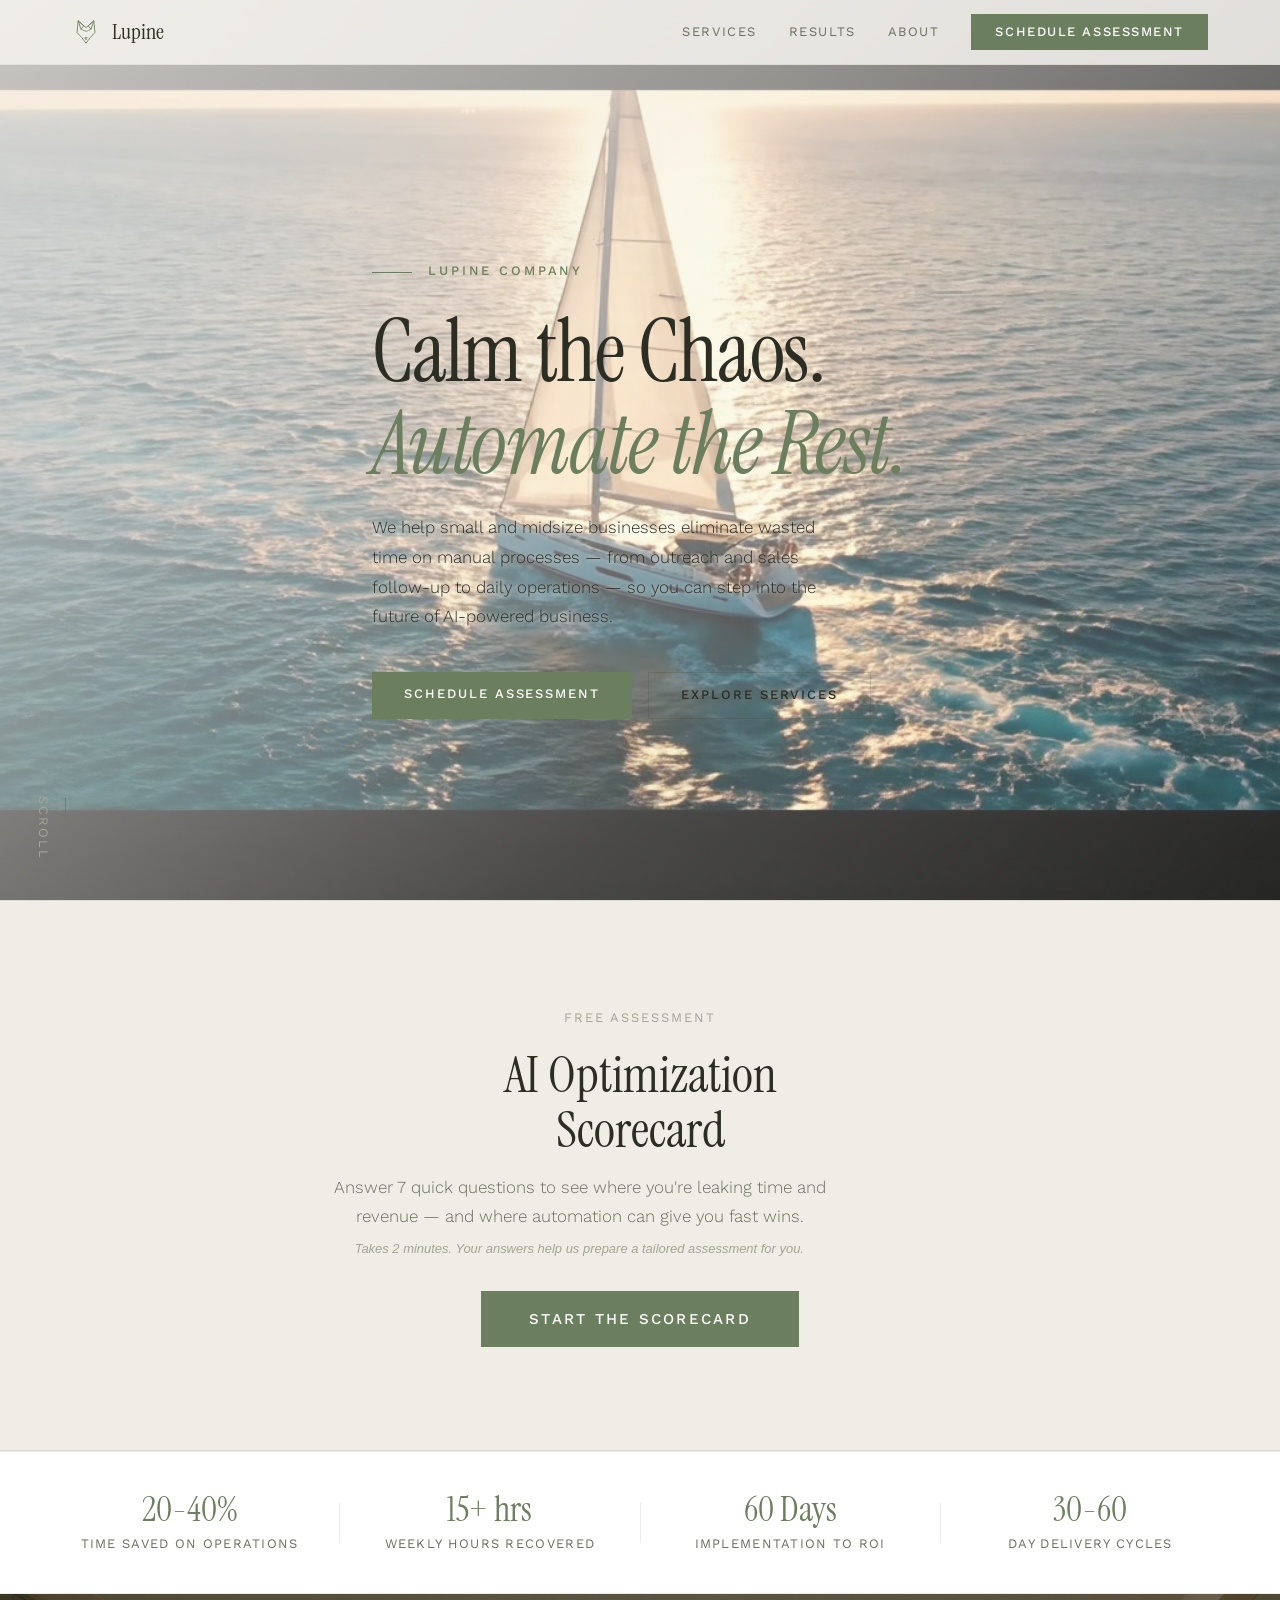
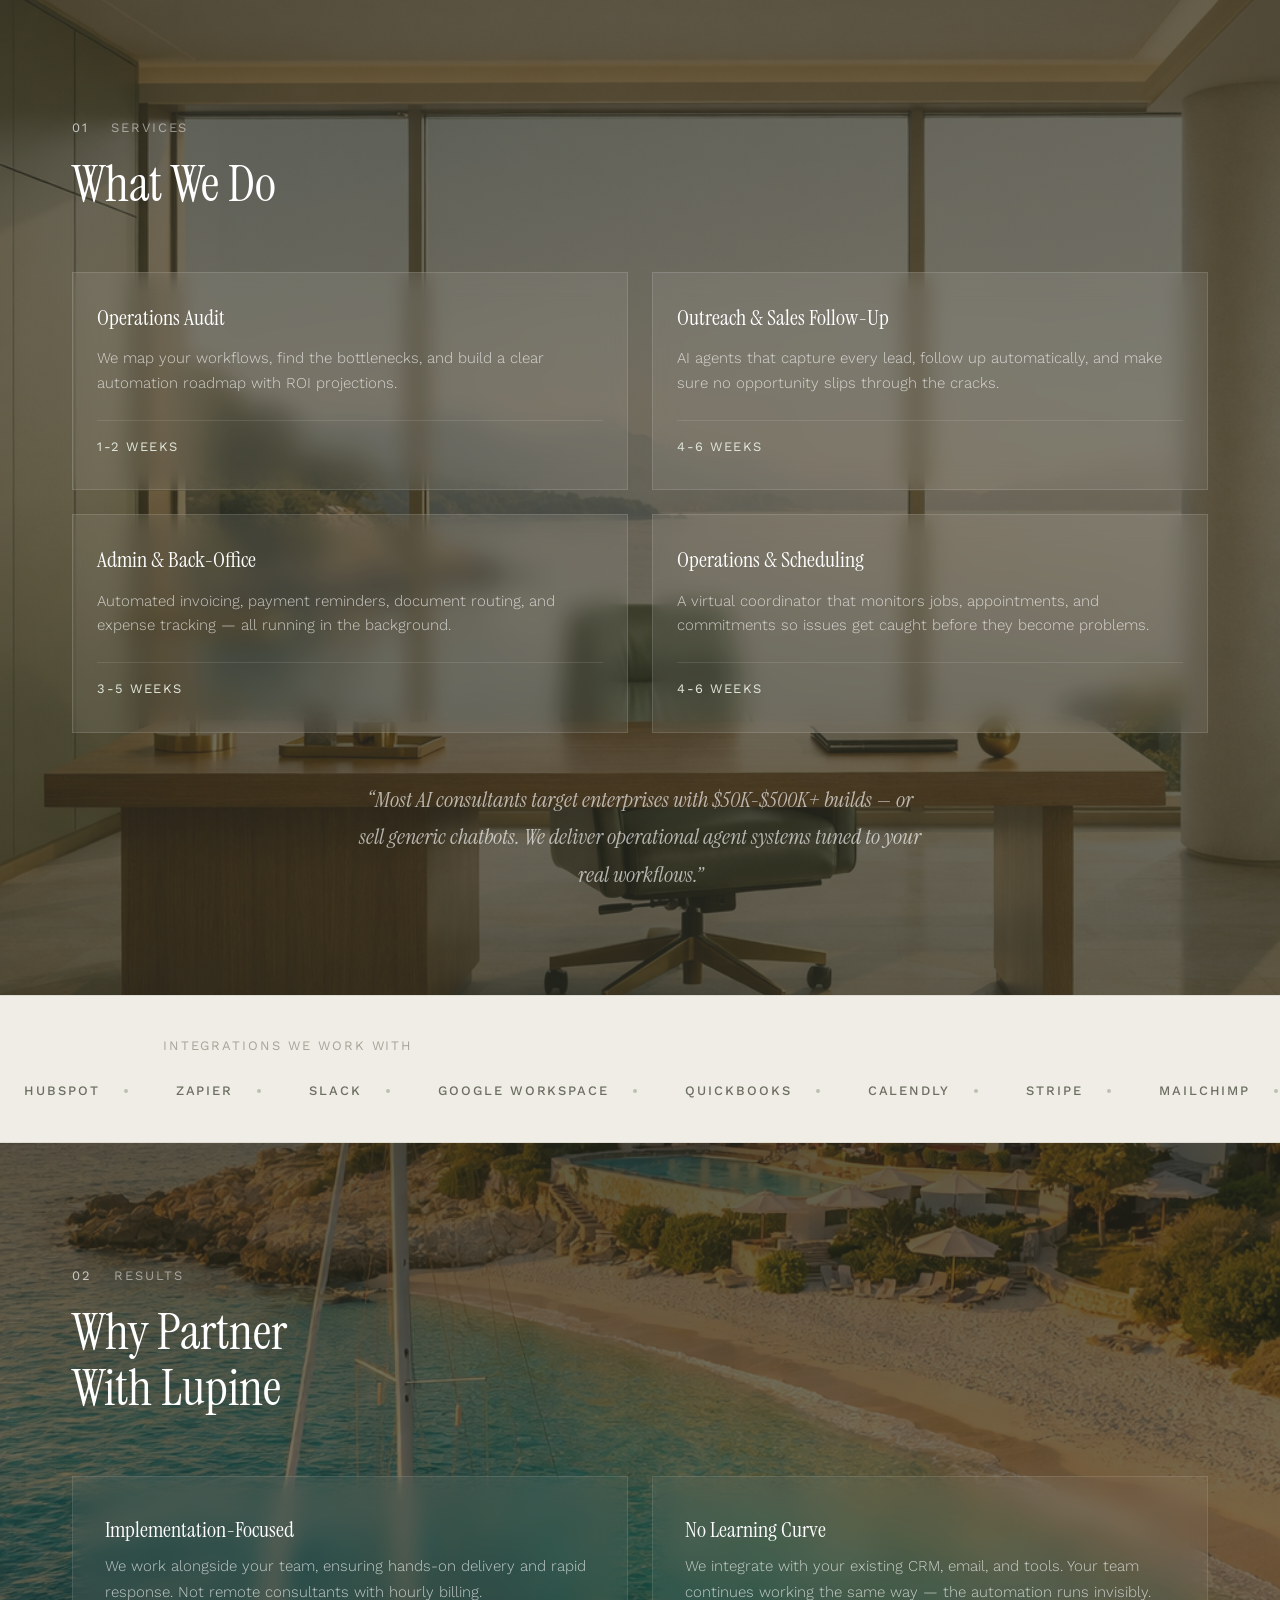
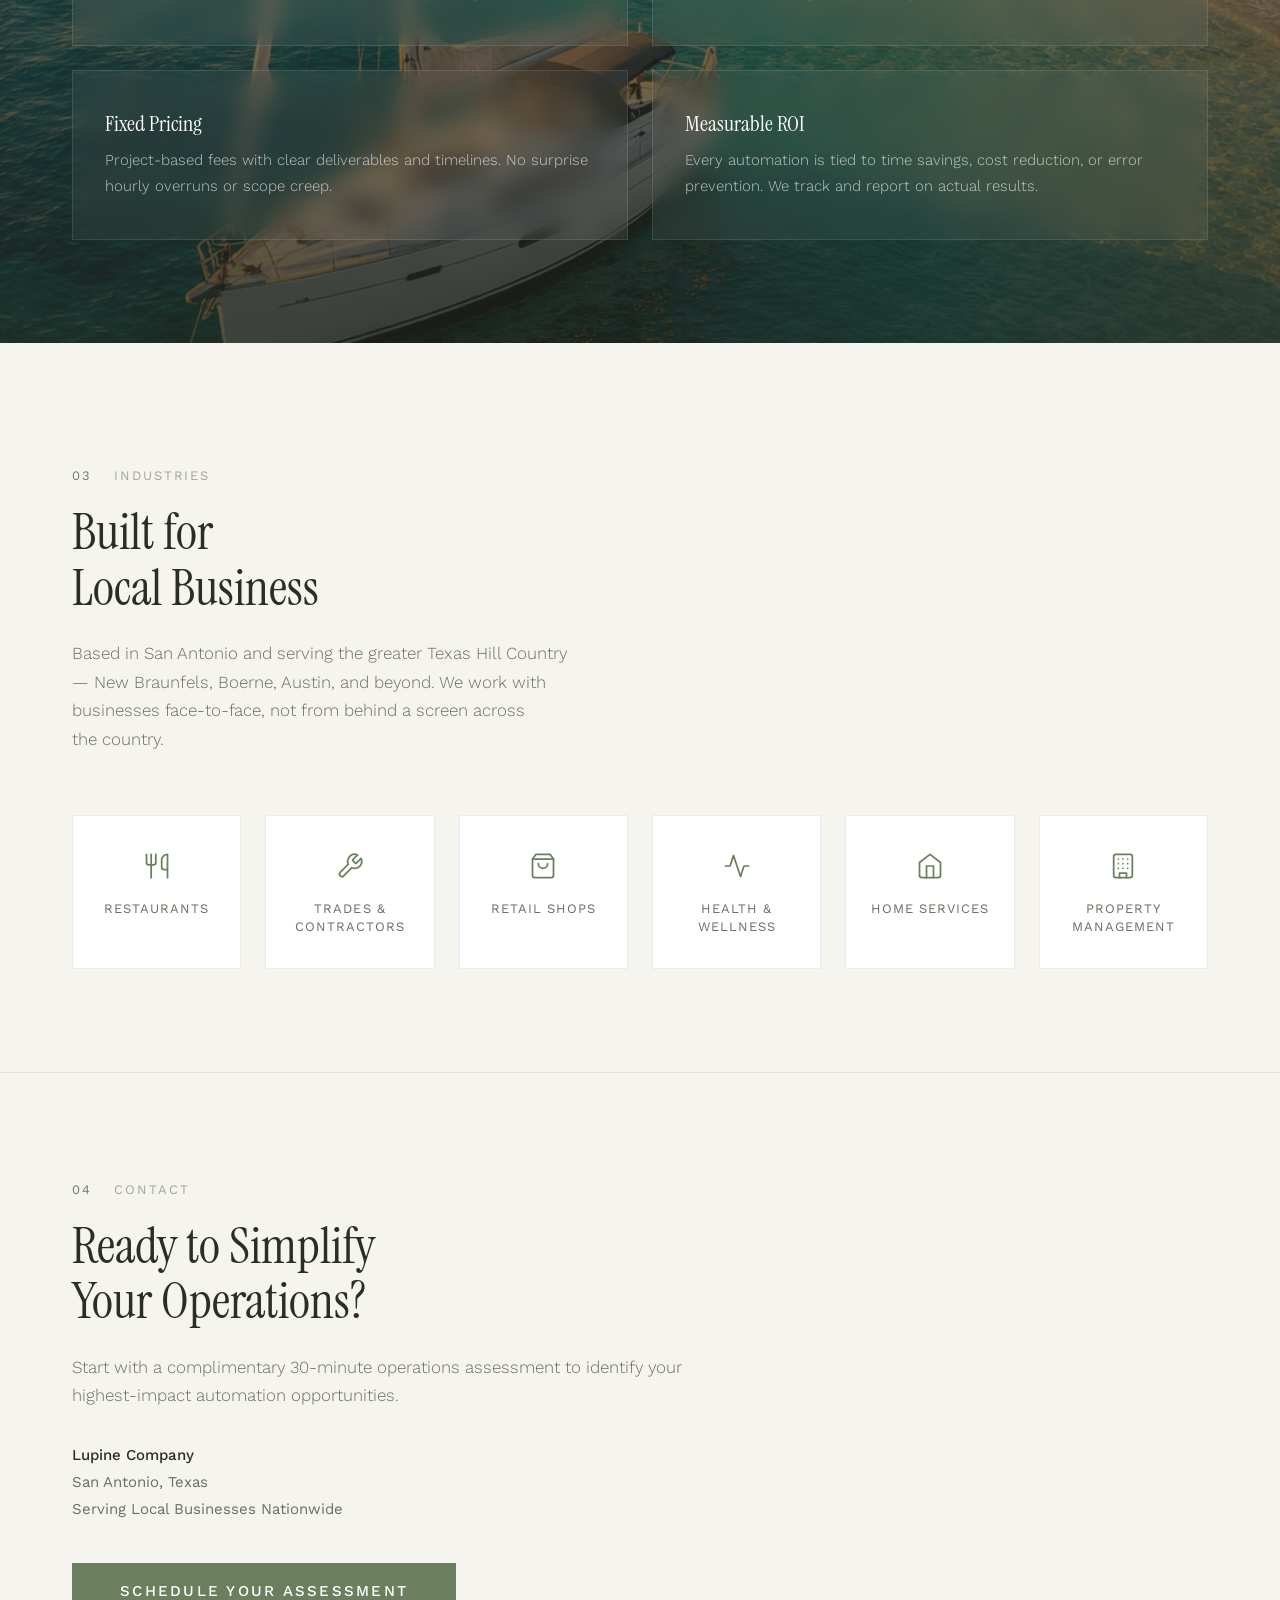
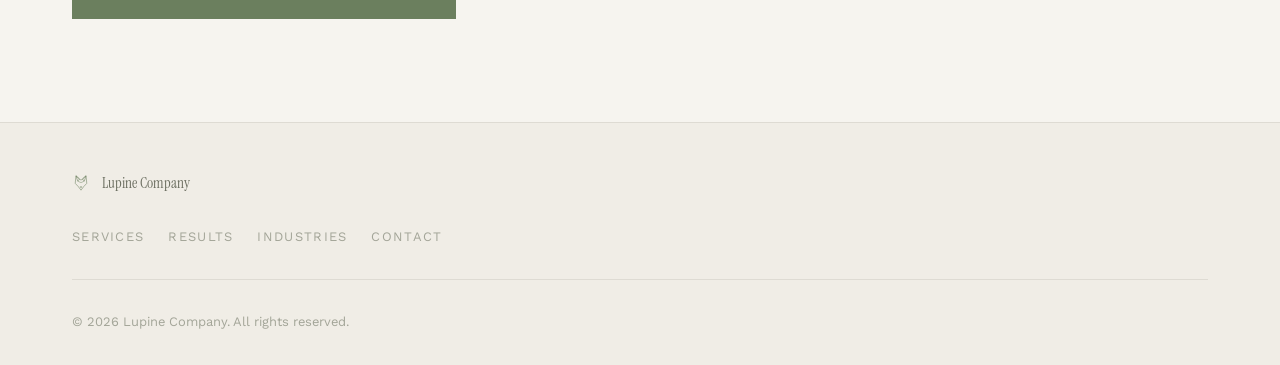
==== commit 4772f1a8: "Add files via upload" ====
--- a/index.html
+++ b/index.html
@@ -292,8 +292,12 @@
 
 <!-- ─── Services — 01 ─── -->
 <section class="services" id="services">
-  <div class="container">
-    <div class="section-header" data-reveal>
+  <div class="services__bg">
+    <img src="office.png" alt="" loading="lazy">
+    <div class="services__overlay"></div>
+  </div>
+  <div class="container">
+    <div class="section-header section-header--light" data-reveal>
       <span class="section-header__number">01</span>
       <span class="section-header__label">Services</span>
       <h2 class="section-header__title">What We Do</h2>
@@ -324,15 +328,8 @@
         <span class="service-card__timeline">4-6 Weeks</span>
       </div>
     </div>
-  </div>
-</section>
-
-<!-- ─── Full-Bleed Image Divider ─── -->
-<section class="divider-image">
-  <img src="office.png" alt="Luxury coastal office interior with panoramic ocean views" loading="lazy">
-  <div class="divider-image__overlay"></div>
-  <div class="divider-image__content" data-reveal>
-    <p class="divider-image__text">&ldquo;Most AI consultants target enterprises with $50K-$500K+ builds — or sell generic chatbots. We deliver operational agent systems tuned to your real workflows.&rdquo;</p>
+
+    <p class="services__quote" data-reveal>&ldquo;Most AI consultants target enterprises with $50K-$500K+ builds — or sell generic chatbots. We deliver operational agent systems tuned to your real workflows.&rdquo;</p>
   </div>
 </section>
 
--- a/style.css
+++ b/style.css
@@ -594,7 +594,37 @@
    SERVICES — Section 01
    ============================================================ */
 .services {
+  position: relative;
   padding: clamp(var(--space-16), 8vw, var(--space-32)) 0;
+  overflow: hidden;
+}
+
+.services__bg {
+  position: absolute;
+  inset: 0;
+}
+
+.services__bg img {
+  width: 100%;
+  height: 100%;
+  object-fit: cover;
+  object-position: center 40%;
+}
+
+.services__overlay {
+  position: absolute;
+  inset: 0;
+  background: linear-gradient(
+    180deg,
+    rgba(44, 46, 36, 0.72) 0%,
+    rgba(44, 46, 36, 0.65) 50%,
+    rgba(44, 46, 36, 0.75) 100%
+  );
+}
+
+.services .container {
+  position: relative;
+  z-index: 1;
 }
 
 .services__grid {
@@ -610,9 +640,29 @@
   }
 }
 
+.services__quote {
+  font-family: var(--font-display);
+  font-size: var(--text-base);
+  font-style: italic;
+  font-weight: 400;
+  line-height: 1.7;
+  color: rgba(255, 255, 255, 0.65);
+  text-align: center;
+  max-width: 600px;
+  margin: var(--space-12) auto 0;
+}
+
+@media (min-width: 768px) {
+  .services__quote {
+    font-size: var(--text-lg);
+  }
+}
+
 .service-card {
-  background: var(--color-surface);
-  border: 1px solid var(--color-border);
+  background: rgba(255, 255, 255, 0.08);
+  backdrop-filter: blur(12px);
+  -webkit-backdrop-filter: blur(12px);
+  border: 1px solid rgba(255, 255, 255, 0.12);
   padding: var(--space-6) var(--space-6);
   position: relative;
   transition: all 0.45s var(--ease);
@@ -632,16 +682,15 @@
   left: 0;
   width: 100%;
   height: 3px;
-  background: linear-gradient(90deg, var(--color-accent), var(--color-accent-light));
+  background: linear-gradient(90deg, var(--color-accent-light), transparent);
   transform: scaleX(0);
   transform-origin: left;
   transition: transform 0.5s var(--ease);
 }
 
 .service-card:hover {
-  border-color: var(--color-accent-light);
-  transform: translateY(-3px);
-  box-shadow: 0 12px 40px rgba(107, 127, 94, 0.08);
+  border-color: rgba(255, 255, 255, 0.25);
+  background: rgba(255, 255, 255, 0.12);
 }
 
 .service-card:hover::before {
@@ -660,7 +709,7 @@
   font-family: var(--font-display);
   font-size: var(--text-lg);
   font-weight: 400;
-  color: var(--color-text);
+  color: #fff;
   margin-bottom: var(--space-4);
 }
 
@@ -668,7 +717,7 @@
   font-size: var(--text-sm);
   font-weight: 300;
   line-height: 1.65;
-  color: var(--color-text-muted);
+  color: rgba(255, 255, 255, 0.7);
   margin-bottom: auto;
 }
 
@@ -698,10 +747,10 @@
   font-size: var(--text-xs);
   letter-spacing: 0.12em;
   text-transform: uppercase;
-  color: var(--color-accent);
+  color: var(--color-accent-light);
   margin-top: var(--space-6);
   padding-top: var(--space-4);
-  border-top: 1px solid var(--color-border);
+  border-top: 1px solid rgba(255, 255, 255, 0.1);
   display: block;
 }
 
@@ -851,6 +900,7 @@
   text-transform: uppercase;
   color: var(--color-text-faint);
   margin-bottom: var(--space-6);
+  padding-inline: var(--space-6);
 }
 
 .marquee__track {
